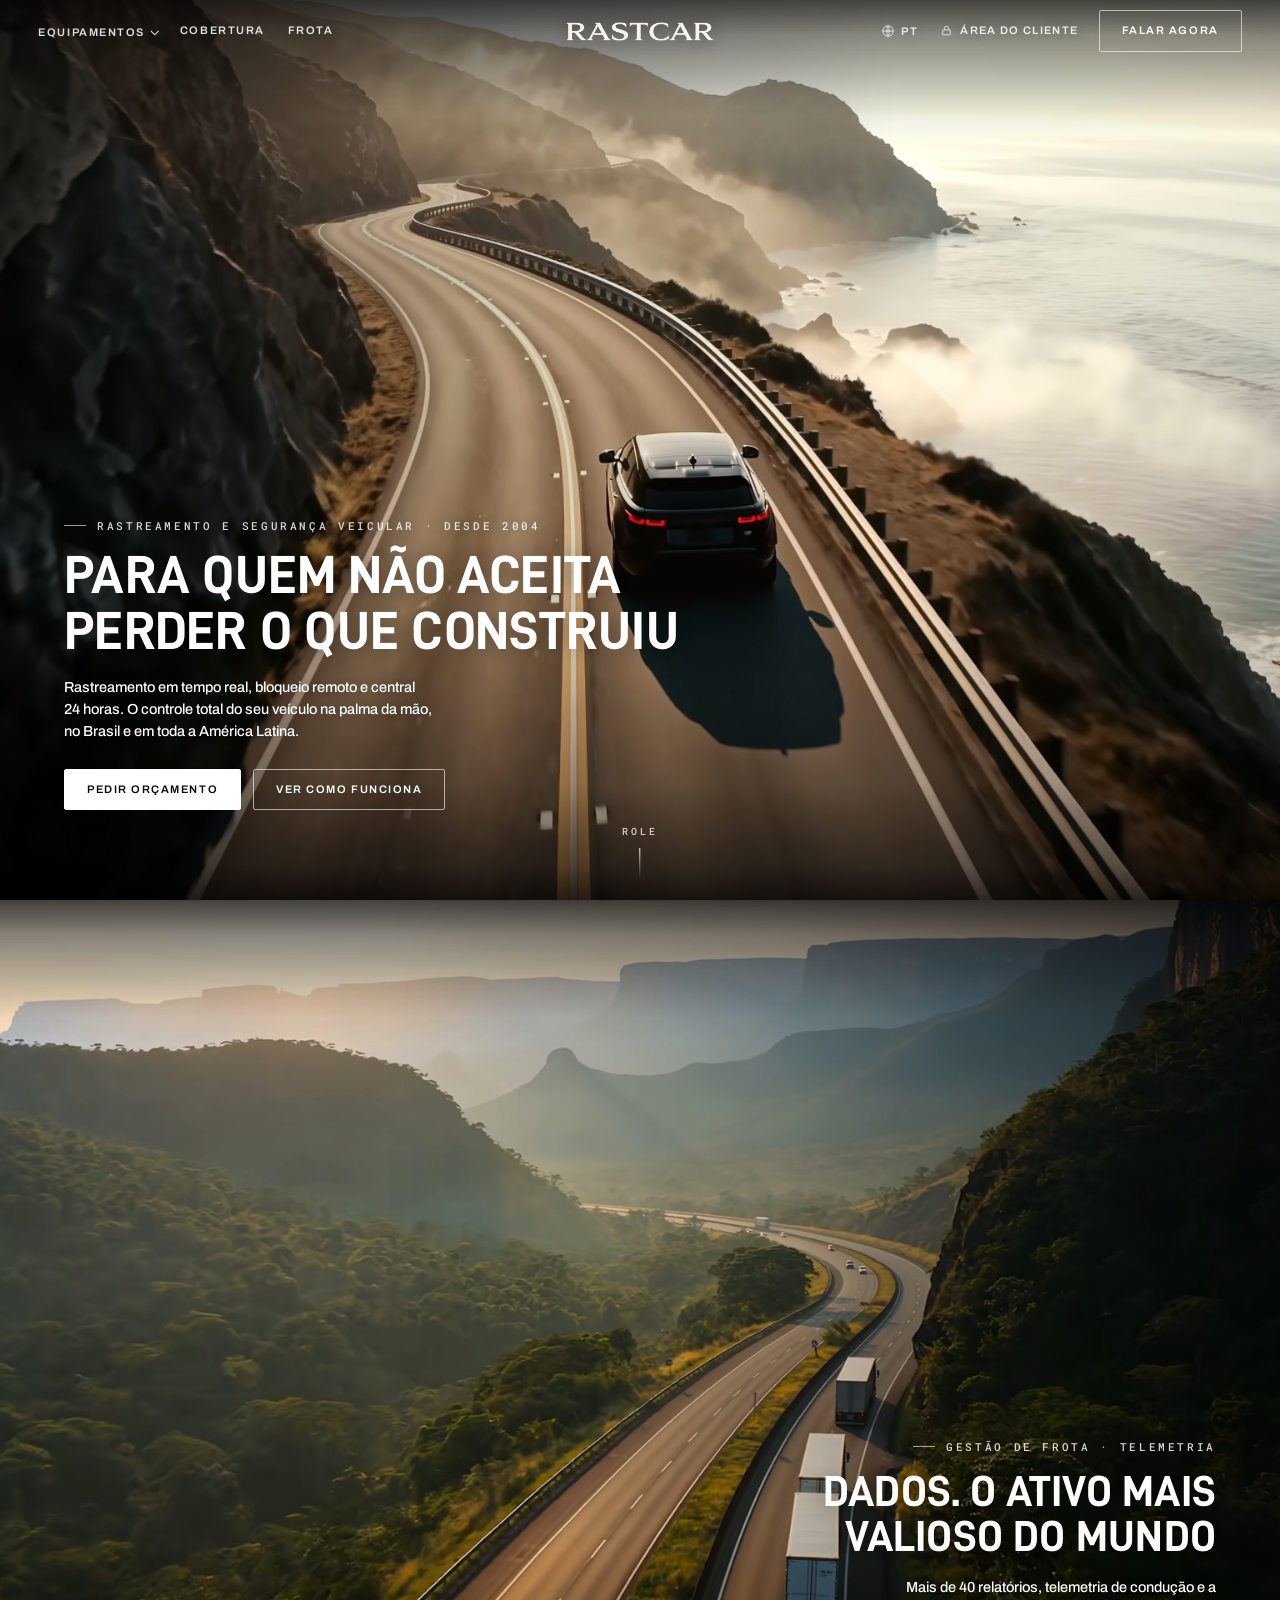
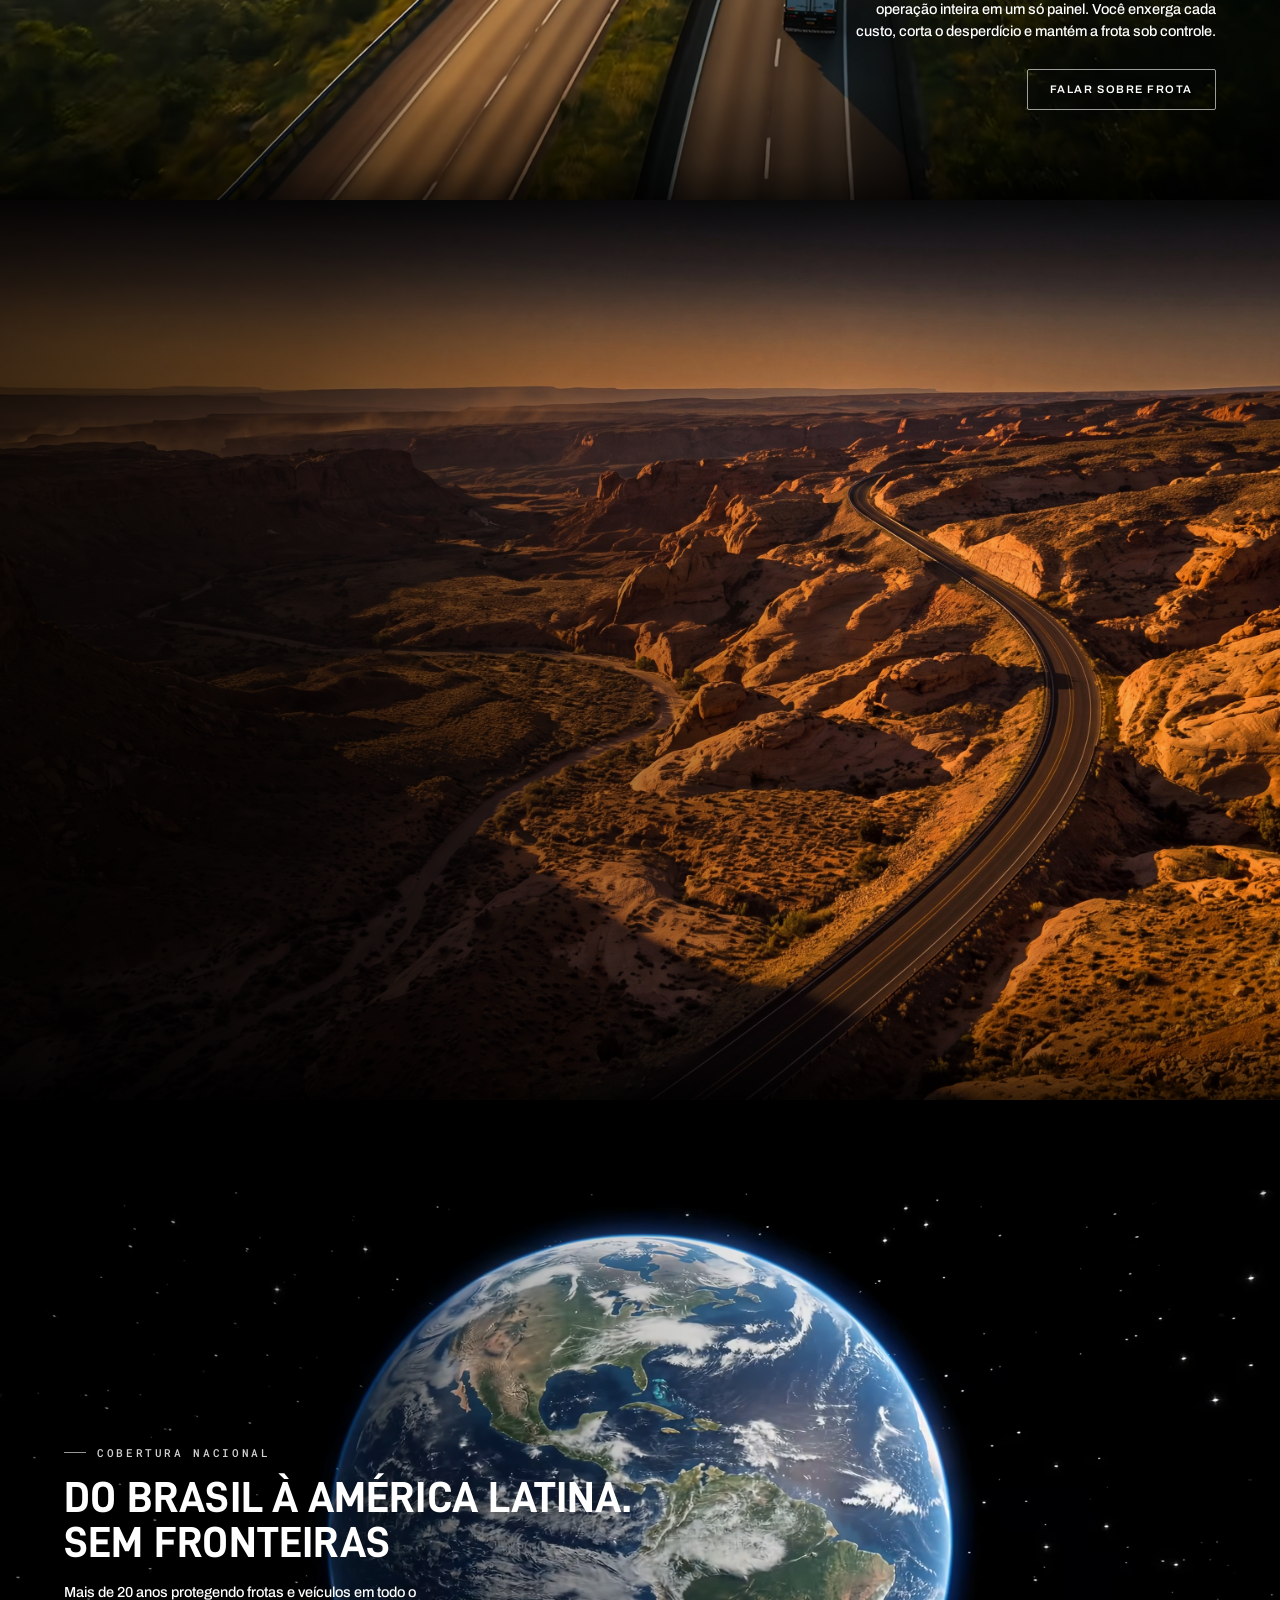
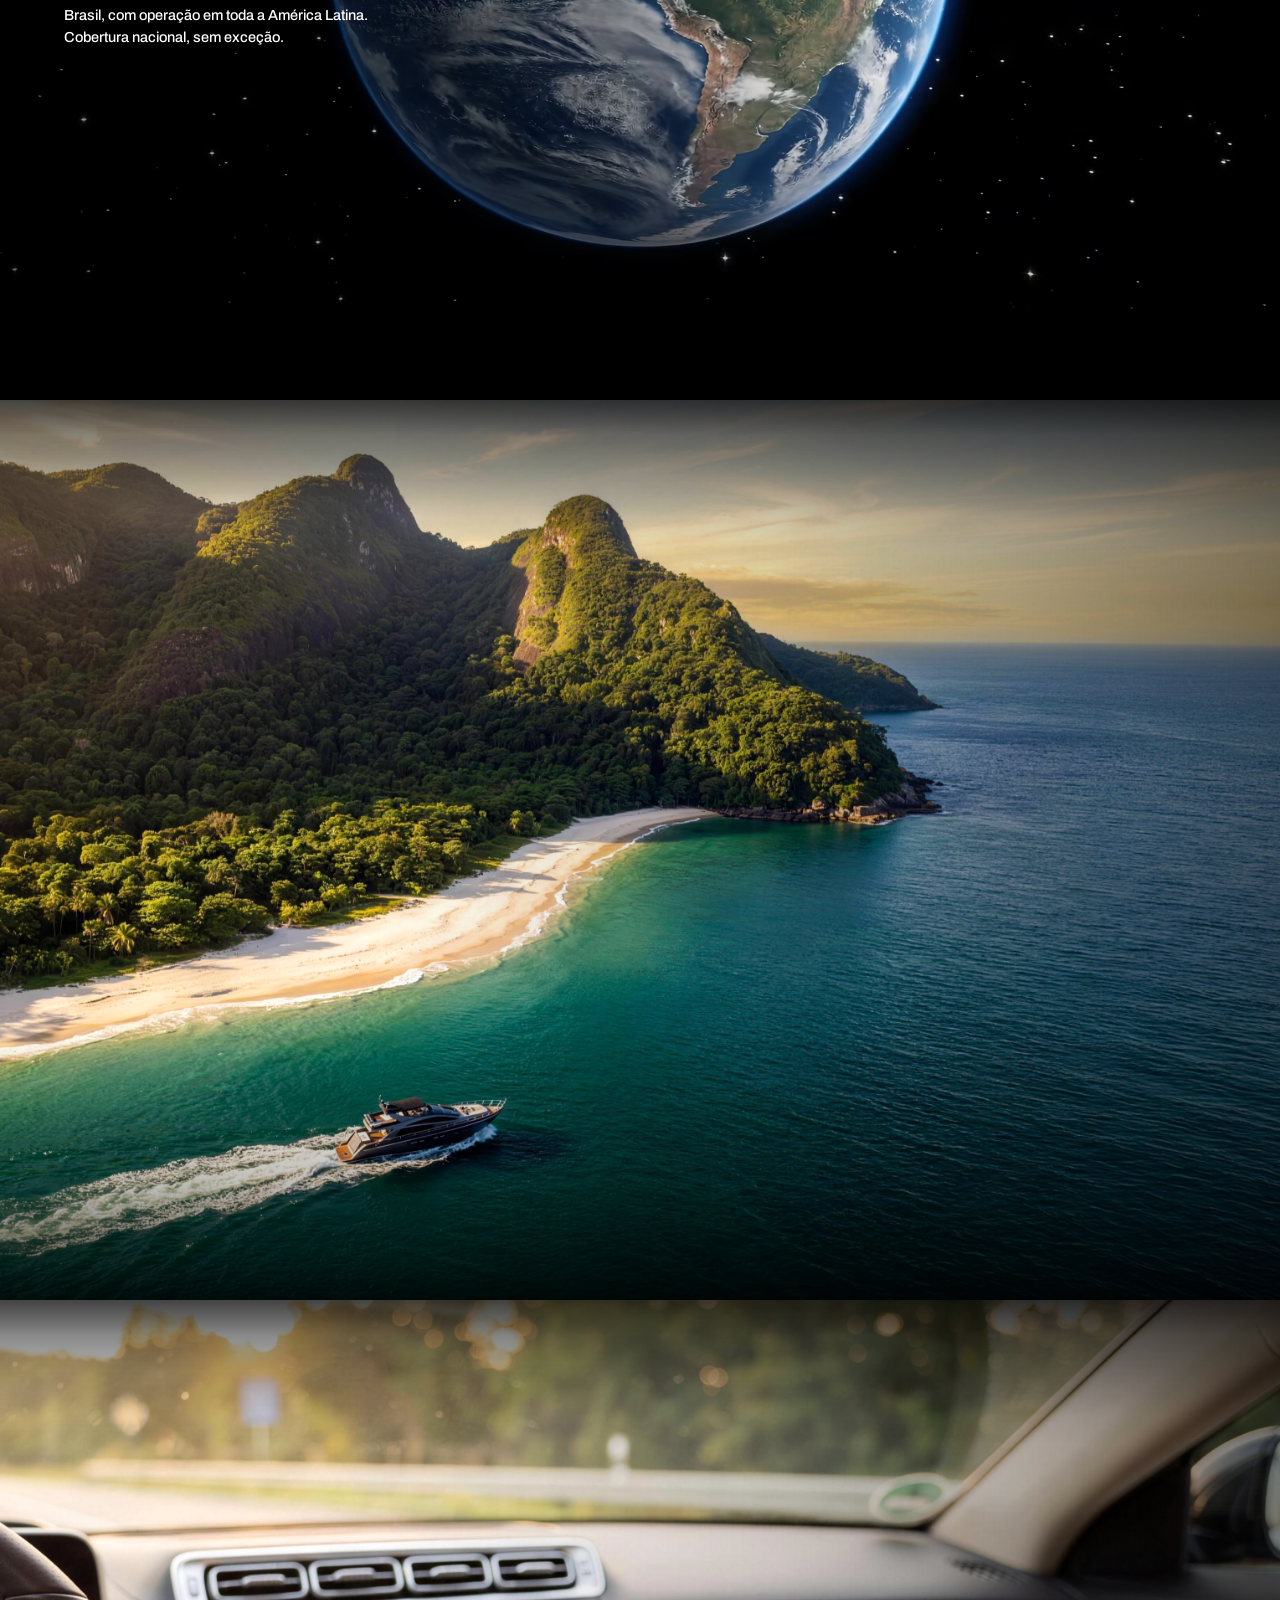
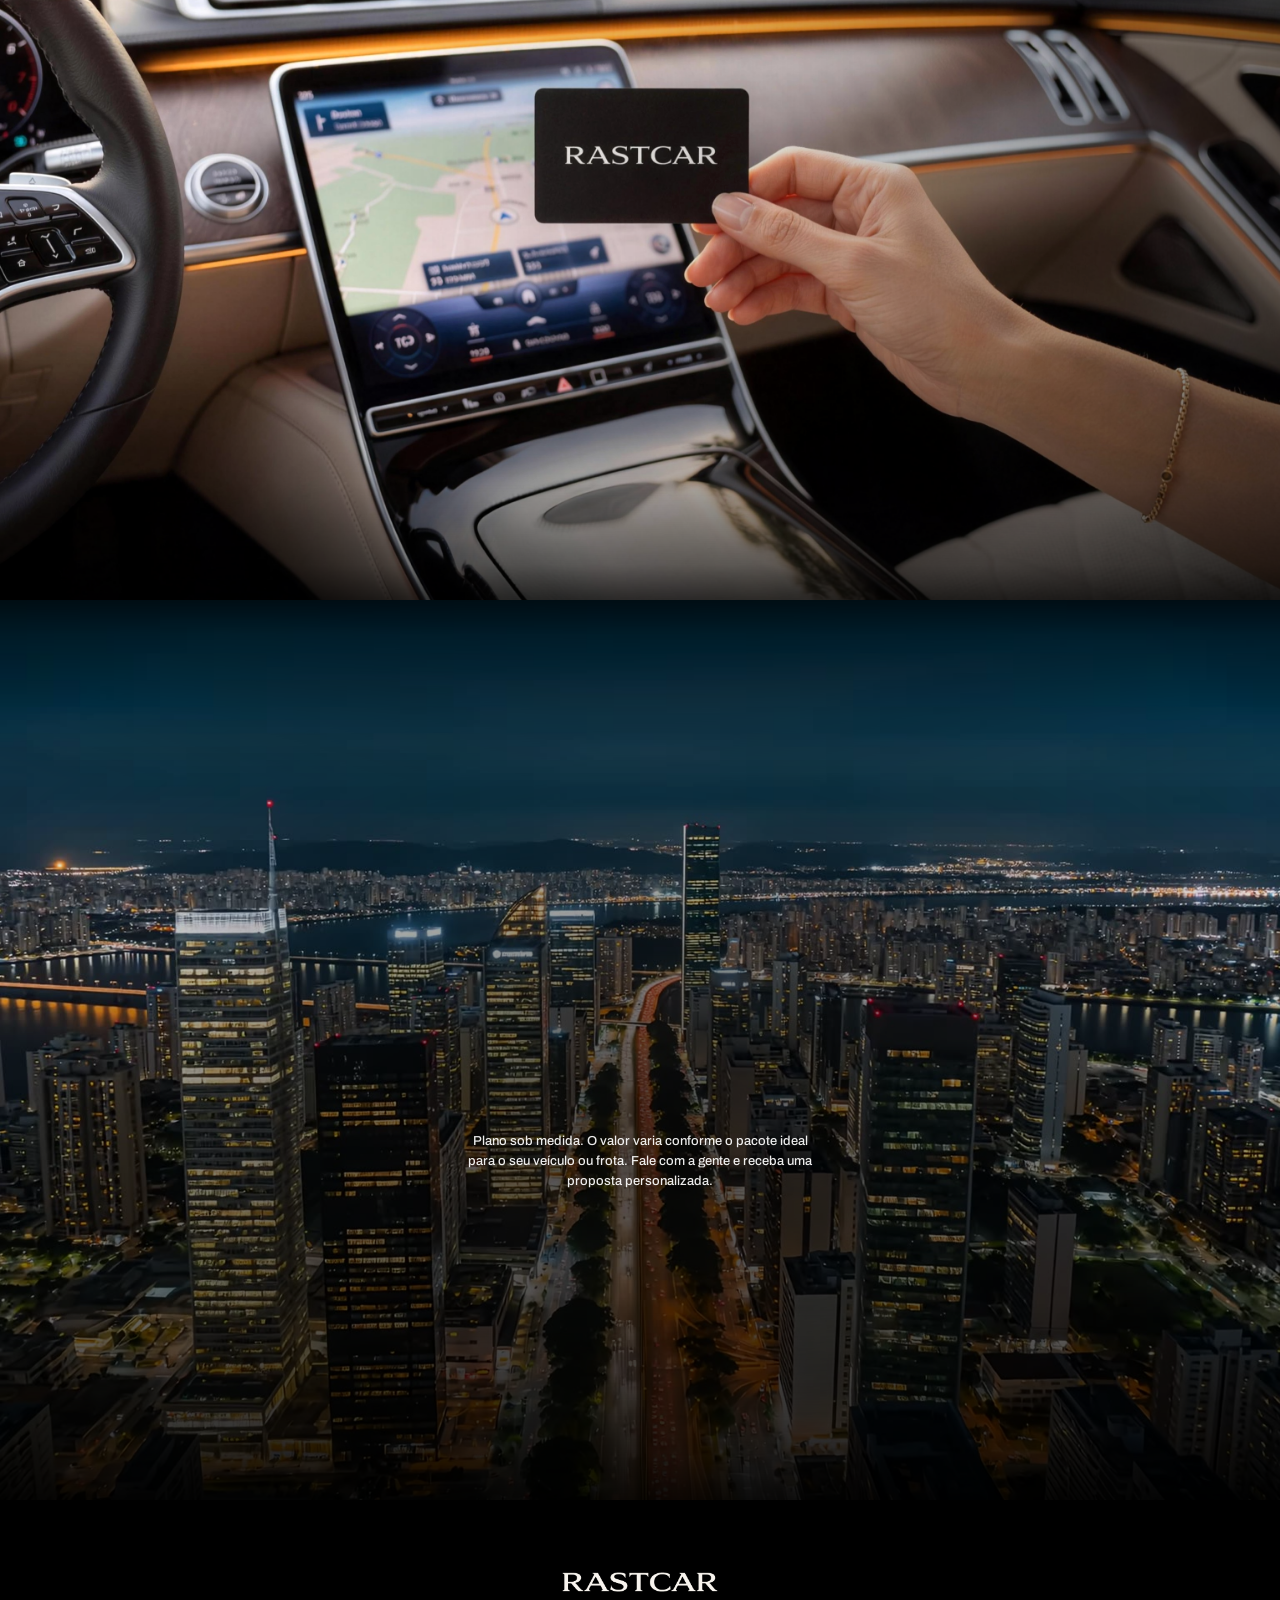
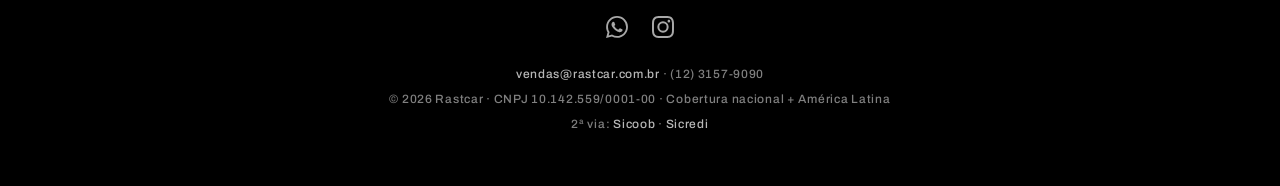
==== index.html @ 61a3bf28 "revert hero para versao golden-hour equilibrada anterior" ====
<!DOCTYPE html>
<html lang="pt-BR">
<head>
<meta charset="UTF-8">
<meta name="viewport" content="width=device-width, initial-scale=1.0">
<meta http-equiv="Cache-Control" content="no-store, no-cache, must-revalidate">
<title>RASTCAR · Rastreamento e segurança veicular</title>
<meta name="description" content="Desde 2004 protegendo frotas e veículos em todo o Brasil, com operação em toda a América Latina. Rastreamento em tempo real, bloqueio remoto, cerca virtual e central 24h.">
<meta name="theme-color" content="#0A0A0A">
<meta property="og:type" content="website">
<meta property="og:site_name" content="Rastcar">
<meta property="og:title" content="Rastcar">
<meta property="og:description" content="Rastreamento e segurança veicular em tempo real, no Brasil e em toda a América Latina, desde 2004.">
<meta property="og:image" content="https://www.rastcar.com.br/assets/og-rastcar.jpg">
<meta property="og:image:width" content="1200">
<meta property="og:image:height" content="1200">
<meta property="og:url" content="https://www.rastcar.com.br/">
<meta property="og:locale" content="pt_BR">
<meta name="twitter:card" content="summary_large_image">
<meta name="twitter:title" content="Rastcar">
<meta name="twitter:description" content="Rastreamento e segurança veicular em tempo real, no Brasil e em toda a América Latina, desde 2004.">
<meta name="twitter:image" content="https://www.rastcar.com.br/assets/og-rastcar.jpg">
<script type="application/ld+json">
{"@context":"https://schema.org","@type":"LocalBusiness","name":"Rastcar","description":"Rastreamento e segurança veicular desde 2004. Rastreamento em tempo real, bloqueio remoto, cerca virtual e central 24 horas. Cobertura nacional e na América Latina.","foundingDate":"2004","url":"https://www.rastcar.com.br/","logo":"https://www.rastcar.com.br/assets/favicon.png","telephone":"+551231579090","email":"vendas@rastcar.com.br","taxID":"10.142.559/0001-00","slogan":"Para quem não aceita perder o que construiu","areaServed":[{"@type":"Country","name":"Brasil"},{"@type":"Country","name":"América Latina"}]}

  addEventListener('pageshow',function(){try{mob.classList.remove('open');document.body.classList.remove('nav-open');}catch(e){}});
</script>
<link rel="icon" type="image/png" sizes="32x32" href="assets/favicon-32.png">
<link rel="icon" type="image/png" sizes="256x256" href="assets/favicon.png">
<link rel="apple-touch-icon" sizes="180x180" href="assets/favicon-180.png">
<link rel="stylesheet" href="assets/fonts/fonts.css">
<style>
  :root{
    --ink:#0A0A0A;
    --dark:#0A0A0A;
    --line:rgba(255,255,255,.16);
    --soft:rgba(255,255,255,.62);
    --soft2:rgba(255,255,255,.42);
    --onmedia:#FFFFFF;
    --head:'Archivo',system-ui,sans-serif;
    --body:'Archivo',system-ui,sans-serif;
    --title:'D-DIN','D-DIN Exp',system-ui,sans-serif;
    --mono:'Roboto Mono',ui-monospace,'SF Mono',Menlo,monospace;
    --maxw:1340px;
    --hdr-h:62px;
    --tsh:0 1px 18px rgba(0,0,0,.55);
  }
  *{margin:0;padding:0;box-sizing:border-box}
  html{scroll-behavior:smooth}
  body{background:#000;color:var(--ink);font-family:var(--body);font-size:16px;font-weight:500;line-height:1.55;text-rendering:optimizeLegibility;overflow-x:hidden}
  a{color:inherit;text-decoration:none}
  ::selection{background:rgba(255,255,255,.25);color:#fff}
  img{max-width:100%}

  /* ============ HEADER — 100% transparente, sempre ============ */
  header#hdr{
    position:absolute;top:0;left:0;width:100%;z-index:200;height:var(--hdr-h);
    display:grid;grid-template-columns:1fr auto 1fr;align-items:center;
    padding:0 clamp(16px,3vw,40px);background:transparent;
  }
  body.nav-open{overflow:hidden}

  .brand{grid-column:2;display:flex;align-items:center;justify-self:center}
  .brand .wm{height:19px;display:block;filter:drop-shadow(0 1px 10px rgba(0,0,0,.5))}

  .nav-left{grid-column:1;justify-self:start;display:flex;align-items:center;gap:clamp(16px,1.8vw,28px)}
  .nav-right{grid-column:3;justify-self:end;display:flex;align-items:center;gap:clamp(14px,1.6vw,22px)}
  .navlink{font-family:var(--head);font-weight:600;font-size:11px;letter-spacing:.14em;text-transform:uppercase;
    color:rgba(255,255,255,.86);text-shadow:var(--tsh);background:none;border:0;cursor:pointer;transition:color .25s;white-space:nowrap;display:inline-flex;align-items:center;gap:6px}
  .navlink:hover{color:#fff}
  .navlink .chev{width:6px;height:6px;border-right:1.4px solid currentColor;border-bottom:1.4px solid currentColor;transform:rotate(45deg) translateY(-1px)}

  /* ---- mega-menu translúcido escuro (estilo "Vehicles" SpaceX) ---- */
  .mega-wrap{position:static}
  .mega{position:absolute;left:0;top:var(--hdr-h);width:100%;
    background:rgba(10,11,13,.5);-webkit-backdrop-filter:blur(30px) saturate(1.2);backdrop-filter:blur(30px) saturate(1.2);
    border-top:1px solid var(--line);box-shadow:0 30px 70px rgba(0,0,0,.4);
    opacity:0;visibility:hidden;transform:translateY(-8px);transition:.26s cubic-bezier(.2,.7,.2,1);z-index:190}
  .mega-wrap:hover .mega,.mega.open{opacity:1;visibility:visible;transform:none}
  .mega-inner{max-width:var(--maxw);margin:0 auto;padding:36px clamp(16px,3vw,40px) 44px;
    display:grid;grid-template-columns:repeat(2,minmax(0,1fr)) auto;gap:0 clamp(34px,6vw,96px)}
  .mega-col{display:flex;flex-direction:column}
  .mega-h{font-family:var(--mono);font-size:10.5px;letter-spacing:.22em;text-transform:uppercase;color:var(--soft2);margin-bottom:14px}
  .mega-col a{font-family:var(--title);text-transform:uppercase;letter-spacing:.02em;font-size:16px;color:rgba(255,255,255,.8);padding:9px 0;transition:color .18s}
  .mega-col a:hover{color:#fff}
  .mega-end{justify-content:flex-start}
  .mega-end .all{font-family:var(--head);font-size:11px;font-weight:600;letter-spacing:.14em;text-transform:uppercase;color:#fff;margin-top:30px;white-space:nowrap}

  /* ---- idioma / cliente / cta ---- */
  .lang{position:relative}
  .lang-cur{display:flex;align-items:center;gap:6px;background:none;border:0;cursor:pointer;color:rgba(255,255,255,.86);text-shadow:var(--tsh);
    font-family:var(--head);font-size:11px;font-weight:600;letter-spacing:.12em;text-transform:uppercase;transition:color .25s;padding:6px 2px}
  .lang-cur:hover{color:#fff}
  .lang-cur svg{width:14px;height:14px;stroke:currentColor;fill:none;stroke-width:1.5}
  .menu-pop{position:absolute;top:calc(100% + 12px);right:0;background:rgba(10,11,13,.5);-webkit-backdrop-filter:blur(28px) saturate(1.2);backdrop-filter:blur(28px) saturate(1.2);
    border:1px solid var(--line);border-radius:9px;padding:6px;box-shadow:0 18px 50px rgba(0,0,0,.4);
    opacity:0;visibility:hidden;transform:translateY(-6px);transition:.22s;z-index:210}
  .lang-menu{min-width:152px}
  .lang.open .lang-menu{opacity:1;visibility:visible;transform:none}
  .menu-pop button,.menu-pop a{display:block;width:100%;background:none;border:0;cursor:pointer;color:rgba(255,255,255,.82);
    font-family:var(--head);font-size:13px;letter-spacing:.03em;text-align:left;padding:10px 12px;border-radius:6px;transition:.18s}
  .menu-pop button:hover,.menu-pop a:hover{background:rgba(255,255,255,.07);color:#fff}
  .menu-pop button.active{color:#fff}

  .client-wrap{position:relative}
  .client{display:flex;align-items:center;gap:7px;background:none;border:0;cursor:pointer;font:inherit;color:rgba(255,255,255,.86);text-shadow:var(--tsh);transition:color .3s}
  .client:hover{color:#fff}
  .client svg{width:13px;height:13px;stroke:currentColor;fill:none;stroke-width:1.6}
  .client span{font-family:var(--head);font-weight:600;font-size:11px;letter-spacing:.12em;text-transform:uppercase}
  .client-menu{min-width:244px}
  .client-wrap.open .client-menu,.client-wrap:hover .client-menu{opacity:1;visibility:visible;transform:none}
  .client-menu .cm-main b{display:block;font-family:var(--head);text-transform:uppercase;letter-spacing:.04em;font-size:12.5px;color:#fff}
  .client-menu .cm-main small{display:block;font-size:12px;color:var(--soft);margin-top:3px}
  .client-menu .cm-label{font-family:var(--mono);font-size:10.5px;letter-spacing:.12em;text-transform:uppercase;color:var(--soft2);padding:13px 12px 5px;border-top:1px solid var(--line);margin-top:5px}

  .btn{font-family:var(--head);font-weight:600;font-size:11px;letter-spacing:.14em;text-transform:uppercase;
    border:1px solid rgba(255,255,255,.6);color:#fff;padding:11px 22px;border-radius:2px;transition:all .25s;white-space:nowrap;background:transparent;cursor:pointer;text-shadow:none}
  .btn:hover{background:#fff;color:var(--ink);border-color:#fff}
  .btn.solid{background:#fff;color:var(--ink);border-color:#fff}
  .btn.solid:hover{background:rgba(255,255,255,.86);border-color:rgba(255,255,255,.86)}

  .menu-toggle{display:none;grid-column:3;justify-self:end;background:none;border:0;color:#fff;cursor:pointer;width:24px;height:16px;position:relative;z-index:220;filter:drop-shadow(0 1px 8px rgba(0,0,0,.5))}
  .menu-toggle span{position:absolute;left:0;width:100%;height:2px;background:currentColor;transition:.3s;border-radius:2px}
  /* area de toque de 44x44 (minimo acessivel) sem alterar o visual das barras */
  .menu-toggle::after{content:"";position:absolute;left:50%;top:50%;transform:translate(-50%,-50%);width:44px;height:44px}
  .menu-toggle span:nth-child(1){top:0}.menu-toggle span:nth-child(2){top:7px}.menu-toggle span:nth-child(3){top:14px}

  /* ============ SCENE — full-bleed, sem divisória ============ */
  .scene{position:relative;height:100vh;height:100svh;min-height:580px;display:flex;padding:0 clamp(20px,5vw,72px);overflow:hidden}
  .scene .bg{position:absolute;inset:0;z-index:0;background-size:cover;background-position:center;filter:brightness(1.03) saturate(1.03)}
  .scene .bgv{position:absolute;inset:0;width:100%;height:100%;object-fit:cover;z-index:0}
  /* a Terra e uma esfera: contain em qualquer tela (o preto do video encosta no preto da pagina),
     assim o planeta nunca fica cortado. No celular o source e a versao quadrada, que preenche
     bem o retrato; no desktop, a 16:9. */
  #cobertura{background:#000}
  #cobertura .bgv{object-fit:contain}
  .scene .veil{position:absolute;inset:0;z-index:1;background:
    linear-gradient(90deg,rgba(0,0,0,.5)0%,rgba(0,0,0,.16)42%,transparent 70%),
    linear-gradient(0deg,rgba(0,0,0,.44)0%,transparent 30%),
    linear-gradient(180deg,rgba(0,0,0,.34)0%,transparent 16%)}
  .scene.center .veil{background:linear-gradient(0deg,rgba(0,0,0,.46),transparent 36%),linear-gradient(180deg,rgba(0,0,0,.34),transparent 18%),radial-gradient(120% 92% at 50% 60%,transparent 42%,rgba(0,0,0,.3))}
  .scene.right .veil,.scene.midright .veil{background:linear-gradient(270deg,rgba(0,0,0,.5)0%,rgba(0,0,0,.14)40%,transparent 70%),linear-gradient(0deg,rgba(0,0,0,.44)0%,transparent 30%),linear-gradient(180deg,rgba(0,0,0,.34)0%,transparent 16%)}
  /* faixas de blend: topo e base de cada cena escurecem pra "conectar" com a vizinha — sem divisória */
  .scene::before,.scene::after{content:"";position:absolute;left:0;width:100%;z-index:1;pointer-events:none}
  .scene::before{top:0;height:13vh;background:linear-gradient(180deg,rgba(0,0,0,.6) 0%,rgba(0,0,0,.28) 30%,transparent 100%)}
  .scene::after{bottom:0;height:13vh;background:linear-gradient(0deg,rgba(0,0,0,.64) 0%,rgba(0,0,0,.3) 30%,transparent 100%)}
  .scene .inner{position:relative;z-index:2;width:100%;max-width:var(--maxw);margin:0 auto;
    display:flex;flex-direction:column;justify-content:flex-end;padding-bottom:clamp(56px,10vh,100px);padding-top:calc(var(--hdr-h) + 20px);color:var(--onmedia)}
  .scene.center .inner{justify-content:center;align-items:center;text-align:center}
  .scene.right .inner{align-items:flex-end;text-align:right}
  .scene.midleft .inner{justify-content:center;align-items:flex-start}
  .scene.midright .inner{justify-content:center;align-items:flex-end;text-align:right}
  .scene h1,.scene h2,.scene .lede{color:#fff}
  .scene h1,.scene h2{text-shadow:0 2px 24px rgba(0,0,0,.42)}

  .eyebrow{font-family:var(--mono);font-weight:500;font-size:11px;letter-spacing:.24em;text-transform:uppercase;
    color:rgba(255,255,255,.82);text-shadow:var(--tsh);margin-bottom:14px;display:flex;align-items:center;gap:11px}
  .eyebrow::before{content:"";width:22px;height:1px;background:rgba(255,255,255,.6)}
  .scene.center .eyebrow{justify-content:center}
  h1,h2{font-family:var(--title);font-weight:700;text-transform:uppercase;letter-spacing:.005em;line-height:1.04;text-wrap:balance}
  h1{font-size:clamp(30px,4.2vw,56px)}
  h2{font-size:clamp(26px,3.4vw,46px)}
  .lede{font-size:clamp(14.5px,1.05vw,16.5px);font-weight:500;line-height:1.55;color:rgba(255,255,255,.9);text-shadow:0 1px 14px rgba(0,0,0,.4);max-width:46ch;margin-top:16px;text-wrap:pretty}
  .scene.center .lede{margin-left:auto;margin-right:auto}
  .cta-row{display:flex;flex-wrap:wrap;gap:12px;margin-top:26px}
  .scene.center .cta-row{justify-content:center}

  .reveal{opacity:0;transform:translateY(24px);transition:opacity .85s cubic-bezier(.2,.7,.2,1),transform .85s cubic-bezier(.2,.7,.2,1)}
  .reveal.in{opacity:1;transform:none}
  .reveal.d1{transition-delay:.07s}.reveal.d2{transition-delay:.14s}.reveal.d3{transition-delay:.21s}

  .cue{position:absolute;left:50%;bottom:22px;transform:translateX(-50%);z-index:3;
    font-family:var(--mono);font-size:9.5px;letter-spacing:.3em;text-transform:uppercase;color:rgba(255,255,255,.78);
    display:flex;flex-direction:column;align-items:center;gap:8px}
  .cue .ln{width:1px;height:30px;background:linear-gradient(#fff,transparent);animation:cue 2.4s ease-in-out infinite}
  @keyframes cue{0%,100%{opacity:.3;transform:scaleY(.6)}50%{opacity:1;transform:scaleY(1)}}

  .price{display:flex;gap:clamp(24px,5vw,52px);margin-top:30px;flex-wrap:wrap}
  .price .it .v{font-family:var(--title);font-weight:700;font-size:clamp(26px,3vw,40px);color:#fff}
  .price .it .v small{font-size:14px;color:rgba(255,255,255,.66);font-weight:500}
  .price .it .k{font-family:var(--mono);font-weight:500;font-size:10.5px;letter-spacing:.16em;text-transform:uppercase;color:rgba(255,255,255,.66);margin-top:8px}
  .fineprint{font-size:12px;color:rgba(255,255,255,.66);margin-top:22px;letter-spacing:.02em}

  /* ---------- RASTREIO — radar HUD monocromático ---------- */
  #rastreio{align-items:center}
  #rastreio .console{display:none}
  /* imagem clara: veu escuro so no canto esquerdo (atras do texto branco) e um toque no rodape do HUD; o resto da imagem fica claro */
  #rastreio .veil{background:
    linear-gradient(90deg,rgba(0,0,0,.74)0%,rgba(0,0,0,.52)24%,rgba(0,0,0,.2)46%,transparent 66%),
    radial-gradient(120% 80% at 8% 62%,rgba(0,0,0,.5),transparent 55%),
    linear-gradient(0deg,rgba(0,0,0,.32)0%,transparent 24%)}
  #central .veil{background:radial-gradient(92% 84% at 50% 56%,rgba(0,0,0,.6),transparent 72%),linear-gradient(0deg,rgba(0,0,0,.74),transparent 62%),linear-gradient(180deg,rgba(0,0,0,.42),transparent 20%)}
  #central .price .it .v,#central .price .it .k,#central .fineprint,#central .lede{text-shadow:0 1px 16px rgba(0,0,0,.72)}
  #central::after{height:22vh;background:linear-gradient(0deg,rgba(0,0,0,.7) 0%,rgba(0,0,0,.3) 34%,transparent)}
  .console{position:absolute;inset:0;z-index:1;overflow:hidden;pointer-events:none}
  .radar{position:absolute;top:50%;right:max(3vw,calc(50% - 650px));transform:translateY(-50%);width:min(50vw,480px);aspect-ratio:1;border-radius:50%}
  .radar svg{position:absolute;inset:0;width:100%;height:100%;overflow:visible}
  .r-ring{fill:none;stroke:rgba(255,255,255,.2);stroke-width:1}
  .r-ring.dim{stroke:rgba(255,255,255,.08)}
  .r-cross{stroke:rgba(255,255,255,.1);stroke-width:1}
  .r-tick{stroke:rgba(255,255,255,.55);stroke-width:1.5}
  .route{fill:none;stroke:rgba(255,255,255,.92);stroke-width:1.6;stroke-linecap:round;filter:drop-shadow(0 0 5px rgba(255,255,255,.5));stroke-dasharray:5 9;animation:flow 4s linear infinite}
  @keyframes flow{to{stroke-dashoffset:-140}}
  .mover{fill:#fff;filter:drop-shadow(0 0 6px #fff)}
  .sweep{position:absolute;inset:0;border-radius:50%;
    background:conic-gradient(from 0deg,rgba(255,255,255,.26),rgba(255,255,255,.04)28deg,transparent 70deg,transparent 360deg);
    -webkit-mask:radial-gradient(closest-side,#000 99%,transparent 100%);mask:radial-gradient(closest-side,#000 99%,transparent 100%);animation:radar 5.5s linear infinite}
  @keyframes radar{to{transform:rotate(360deg)}}
  .target{position:absolute;left:53.5%;top:41.5%;width:0;height:0}
  .target .dot{position:absolute;left:-4px;top:-4px;width:8px;height:8px;border-radius:50%;background:#fff;box-shadow:0 0 12px 2px rgba(255,255,255,.8)}
  .target .pulse{position:absolute;left:-4px;top:-4px;width:8px;height:8px;border-radius:50%;border:1.5px solid rgba(255,255,255,.85);animation:tgt 2.4s ease-out infinite}
  @keyframes tgt{0%{transform:scale(1);opacity:.9}100%{transform:scale(7);opacity:0}}
  .target .tag{position:absolute;left:28px;top:-7px;font-family:var(--mono);font-size:11px;letter-spacing:.06em;color:rgba(255,255,255,.9);white-space:nowrap}
  .hud{position:absolute;z-index:3;font-family:var(--mono);font-size:11.5px;letter-spacing:.05em;color:rgba(255,255,255,.82);pointer-events:none}
  .hud.live{display:flex;align-items:center;gap:8px;color:#fff}
  .hud.live i{width:7px;height:7px;border-radius:50%;background:#fff;box-shadow:0 0 8px #fff;animation:blink 1.6s step-end infinite}
  @keyframes blink{50%{opacity:.25}}
  .hud .row{display:flex;gap:7px;margin-top:4px}.hud .row b{color:#fff;font-weight:500}

  /* ============ FOOTER — minimalista estilo SpaceX ============ */
  footer{background:transparent;color:var(--soft);padding:clamp(54px,8vh,96px) clamp(20px,5vw,72px) 48px;text-align:center}
  .foot-inner{max-width:720px;margin:0 auto;display:flex;flex-direction:column;align-items:center;gap:24px}
  .socials{display:flex;gap:24px;justify-content:center}
  .socials a{color:rgba(255,255,255,.66);transition:color .2s}
  .socials a:hover{color:#fff}
  .socials svg{width:22px;height:22px;fill:currentColor;display:block}
  .foot-meta{font-size:12px;letter-spacing:.06em;color:rgba(255,255,255,.5);line-height:2.1}
  .foot-meta a{color:rgba(255,255,255,.72)}.foot-meta a:hover{color:#fff}

  /* ============ RTL ============ */
  [dir="rtl"] .scene .inner,[dir="rtl"] .lede{text-align:right}
  [dir="rtl"] .eyebrow{flex-direction:row-reverse}
  [dir="rtl"] .scene.center .inner,[dir="rtl"] .scene.center .lede{text-align:center}
  [dir="rtl"] .menu-pop{right:auto;left:0}
  [dir="rtl"] .mega-rest{border-left:0;border-right:1px solid var(--line);padding-left:0;padding-right:24px}

  /* ============ RESPONSIVE ============ */
  @media(max-width:1080px){
    .nav-left .navlink:not(.mega-trigger){display:none}
    .nav-right .client span{display:none}
  }
  @media(max-width:860px){
    .nav-left,.nav-right{display:none}
    .menu-toggle{display:block}
    .mega-inner{grid-template-columns:1fr 1fr}
    .mega-rest{grid-column:1/-1;border-left:0;border-top:1px solid var(--line);padding:16px 0 0;margin-top:6px}
    nav#mobnav{position:fixed;inset:0;background:rgba(8,9,11,.96);-webkit-backdrop-filter:blur(22px);backdrop-filter:blur(22px);
      z-index:195;flex-direction:column;justify-content:center;gap:6px;padding:84px 26px 40px;overflow:auto;display:none}
    nav#mobnav.open{display:flex}
    nav#mobnav a,nav#mobnav button{font-family:var(--title);text-transform:uppercase;letter-spacing:.02em;font-size:21px;color:#fff;
      background:none;border:0;text-align:left;padding:10px 0;border-bottom:1px solid var(--line);cursor:pointer}
    nav#mobnav .mob-sub a{font-family:var(--head);font-size:13.5px;letter-spacing:.04em;color:var(--soft);padding:8px 0;border:0}
    nav#mobnav .mob-lang{display:flex;gap:10px;margin-top:16px}
    nav#mobnav .mob-lang button{font-size:14px;border:1px solid var(--line);border-radius:999px;padding:7px 15px}
    nav#mobnav .btn{margin-top:16px;align-self:flex-start}
  }
  @media(min-width:861px){ nav#mobnav{display:none} }
  @media(max-width:680px){
    .scene .inner,.scene.right .inner,.scene.midleft .inner,.scene.midright .inner,.scene.center .inner{justify-content:flex-end;align-items:flex-start;text-align:left}
    .scene .eyebrow,.scene.center .eyebrow{justify-content:flex-start}
    .scene .lede{max-width:100%}
    .scene .veil,.scene.center .veil,.scene.right .veil,.scene.midright .veil{background:linear-gradient(0deg,rgba(0,0,0,.64),rgba(0,0,0,.16) 52%,transparent 82%)}
    #central .price{gap:20px 28px}
  }
  @media(max-width:520px){
    h1{font-size:32px}h2{font-size:27px}
    .radar{opacity:.42;right:50%;transform:translate(50%,-50%)}
    .hud{display:none}
    .foot-base{flex-direction:column;align-items:flex-start}
  }
  @media(prefers-reduced-motion:reduce){
    .reveal{opacity:1;transform:none}
    .route,.sweep,.mover,.target .pulse,.hud.live i,.cue .ln{animation:none}
    .bgv{display:none}
  }

  /* ===== fallbacks p/ navegadores antigos (cross-device) ===== */
  @supports not (aspect-ratio:1/1){.card{height:0;padding-bottom:75%}}
  @supports not ((backdrop-filter:blur(1px)) or (-webkit-backdrop-filter:blur(1px))){.mega,.menu-pop{background:rgba(10,11,13,.95)}nav#mobnav{background:rgba(8,9,11,.98)}}

  /* ===== menu mobile reformulado (pratico, rolavel, ancorado no topo) ===== */
  @media(max-width:860px){
    nav#mobnav{justify-content:flex-start;align-items:stretch;gap:0;padding:calc(var(--hdr-h) + 20px) 26px 40px}
    nav#mobnav a,nav#mobnav>button{font-family:var(--title);text-transform:uppercase;letter-spacing:.02em;font-size:19px;color:#fff;text-align:left;padding:15px 2px;border-bottom:1px solid var(--line);width:100%}
    nav#mobnav .mob-sub{display:flex;flex-direction:column;padding:2px 0 6px}
    nav#mobnav #mobList{display:flex;flex-direction:column}
    nav#mobnav .mob-sub a{font-family:var(--head);font-size:14.5px;letter-spacing:.03em;text-transform:none;color:var(--soft);padding:11px 0 11px 16px;border-bottom:0}
    nav#mobnav .mob-lang{display:flex;gap:9px;margin-top:24px;padding:0;border:0}
    nav#mobnav .mob-lang button{width:auto;font-family:var(--head);font-size:14px;border:1px solid var(--line);border-radius:999px;padding:9px 18px;color:#fff;text-transform:uppercase}
    nav#mobnav .btn{width:100%;text-align:center;margin-top:22px;background:#fff;color:var(--ink);border-color:#fff;font-size:13px;letter-spacing:.14em;padding:16px;border-bottom:1px solid #fff}
  }
  /* hamburguer -> X quando aberto */
  body.nav-open .menu-toggle span:nth-child(1){transform:translateY(7px) rotate(45deg)}
  body.nav-open .menu-toggle span:nth-child(2){opacity:0}
  body.nav-open .menu-toggle span:nth-child(3){transform:translateY(-7px) rotate(-45deg)}
</style>
</head>
<body>

<header id="hdr">
  <nav class="nav-left">
    <div class="mega-wrap">
      <a class="navlink mega-trigger" href="equipamentos.html"><span data-i18n="nav.equip">Equipamentos</span><i class="chev"></i></a>
      <div class="mega" id="mega">
        <div class="mega-inner">
          <div class="mega-col">
            <div class="mega-h" data-i18n="mm.t">Equipamentos Rastcar</div>
            <a href="produto.html?p=rastreador" data-i18n="mm.p1">Rastreador 4G</a>
            <a href="produto.html?p=camera" data-i18n="mm.p2">Câmera IA</a>
            <a href="produto.html?p=isca" data-i18n="mm.p3">Isca oculta</a>
            <a href="produto.html?p=panico" data-i18n="mm.p4">Botão de pânico</a>
            <a href="produto.html?p=trava" data-i18n="mm.p5">Trava de baú</a>
            <a href="produto.html?p=teclado" data-i18n="mm.p6">Teclado</a>
    <a href="equipamentos.html" data-i18n="mm.all">Ver todos →</a>
          </div>
          <div class="mega-col">
            <div class="mega-h" data-i18n="mm.more">Mais equipamentos</div>
            <a href="produto.html?p=sensor-porta" data-i18n="mm.r1">Sensor de porta</a>
            <a href="produto.html?p=temperatura" data-i18n="mm.r2">Sensor de temperatura</a>
            <a href="produto.html?p=telemetria" data-i18n="mm.r3">Telemetria</a>
            <a href="produto.html?p=app" data-i18n="mm.r4">App e plataforma</a>
            <a href="produto.html?p=central" data-i18n="mm.r5">Central 24h</a>
          </div>
          <div class="mega-col mega-end">
            <a class="all" href="equipamentos.html" data-i18n="mm.all">Ver todos →</a>
          </div>
        </div>
      </div>
    </div>
    <a class="navlink" href="#cobertura" data-i18n="nav.coverage">Cobertura</a>
    <a class="navlink" href="#frota" data-i18n="nav.fleet">Frota</a>
  </nav>

  <a class="brand" href="#top" aria-label="Rastcar">
    <img class="wm" src="assets/wordmark-white.png" alt="RASTCAR">
  </a>

  <div class="nav-right">
    <div class="lang" id="lang">
      <button class="lang-cur" type="button" aria-haspopup="true" aria-label="Idioma">
        <svg viewBox="0 0 24 24"><circle cx="12" cy="12" r="9"/><path d="M3 12h18M12 3c2.6 2.5 2.6 15.5 0 18M12 3c-2.6 2.5-2.6 15.5 0 18"/></svg>
        <span id="langCur">PT</span>
      </button>
      <div class="menu-pop lang-menu">
        <button type="button" data-lang="pt">Português</button>
        <button type="button" data-lang="es">Español</button>
        <button type="button" data-lang="en">English</button>
        <button type="button" data-lang="he" lang="he">עברית</button>
      </div>
    </div>
    <div class="client-wrap" id="clientWrap">
      <button class="client" type="button" aria-haspopup="true" title="Área do cliente">
        <svg viewBox="0 0 24 24" aria-hidden="true"><rect x="5" y="11" width="14" height="9" rx="1.5"/><path d="M8 11V8a4 4 0 0 1 8 0v3"/></svg>
        <span data-i18n="nav.client">Área do cliente</span>
      </button>
      <div class="menu-pop client-menu">
        <a class="cm-main" href="http://gps7.com.br/gps7/index.php?c=90" target="_blank" rel="noopener">
          <b data-i18n="cm.platform">Plataforma de rastreamento</b>
          <small data-i18n="cm.platformS">Acompanhe seu veículo ao vivo</small>
        </a>
        <div class="cm-label" data-i18n="cm.via">2ª via de boleto</div>
        <a href="https://www.sicoob.com.br/web/sicoob/segunda-via-boleto" target="_blank" rel="noopener">Sicoob</a>
        <a href="https://www.sicredi.com.br/segundaviaboleto/" target="_blank" rel="noopener">Sicredi</a>
      </div>
    </div>
    <a class="btn" data-cta-wa href="https://wa.me/551231579090?text=Quero%20proteger%20meu%20ve%C3%ADculo%20com%20a%20Rastcar" target="_blank" rel="noopener" data-i18n="nav.cta">Falar agora</a>
  </div>

  <button class="menu-toggle" id="mt" aria-label="Menu"><span></span><span></span><span></span></button>
</header>

<nav id="mobnav">
  <a href="equipamentos.html" data-i18n="nav.equip">Equipamentos</a>
  <div class="mob-sub">
    <a href="produto.html?p=rastreador" data-i18n="mm.p1">Rastreador 4G</a>
    <a href="produto.html?p=camera" data-i18n="mm.p2">Câmera IA</a>
    <a href="produto.html?p=isca" data-i18n="mm.p3">Isca oculta</a>
    <a href="produto.html?p=panico" data-i18n="mm.p4">Botão de pânico</a>
    <a href="produto.html?p=trava" data-i18n="mm.p5">Trava de baú</a>
    <a href="produto.html?p=teclado" data-i18n="mm.p6">Teclado</a>
    <a href="equipamentos.html" data-i18n="mm.all">Ver todos →</a>
  </div>
  <a href="#cobertura" data-i18n="nav.coverage">Cobertura</a>
  <a href="#frota" data-i18n="nav.fleet">Frota</a>
  <a href="http://gps7.com.br/gps7/index.php?c=90" target="_blank" rel="noopener" data-i18n="nav.client">Área do cliente</a>
  <div class="mob-lang">
    <button type="button" data-lang="pt">PT</button>
    <button type="button" data-lang="es">ES</button>
    <button type="button" data-lang="en">EN</button>
    <button type="button" data-lang="he" lang="he">עב</button>
  </div>
  <a class="btn" data-cta-wa href="https://wa.me/551231579090?text=Quero%20proteger%20meu%20ve%C3%ADculo%20com%20a%20Rastcar" target="_blank" rel="noopener" data-i18n="nav.cta">Falar agora</a>
</nav>

<!-- 01 · HERO (vídeo) -->
<section class="scene" id="top">
  <video class="bgv" autoplay muted loop playsinline webkit-playsinline preload="metadata" poster="assets/cine/poster-hero.jpg">
    <source src="assets/cine/hero-velar-4k.av1.mp4" type='video/mp4; codecs="av01.0.12M.08"' media="(min-width: 1400px), (min-width: 900px) and (min-resolution: 2dppx)">
    <source src="assets/cine/hero-velar-1080.av1.mp4" type='video/mp4; codecs="av01.0.08M.08"'>
    <source src="assets/cine/hero-velar-loop.mp4" type="video/mp4">
  </video>
  <div class="veil"></div>
  <div class="inner">
    <div class="eyebrow reveal" data-i18n="hero.eyebrow">Rastreamento e segurança veicular · desde 2004</div>
    <h1 class="reveal d1" data-i18n="hero.h">Para quem não aceita<br>perder o que construiu</h1>
    <p class="lede reveal d2" data-i18n="hero.lede">Rastreamento em tempo real, bloqueio remoto e central 24 horas. O controle total do seu veículo na palma da mão, no Brasil e em toda a América Latina.</p>
    <div class="cta-row reveal d3">
      <a class="btn solid" data-cta-wa href="https://wa.me/551231579090?text=Quero%20um%20or%C3%A7amento%20da%20Rastcar" target="_blank" rel="noopener" data-i18n="hero.cta1">Pedir orçamento</a>
      <a class="btn" href="#frota" data-i18n="hero.cta2">Ver como funciona</a>
    </div>
  </div>
  <div class="cue"><span data-i18n="hero.cue">Role</span><span class="ln"></span></div>
</section>

<!-- 02 · FROTA / DADOS (vídeo) -->
<section class="scene right" id="frota">
  <video class="bgv lazyv" muted loop playsinline webkit-playsinline preload="none" poster="assets/cine/poster-frota.jpg">
    <source data-src="assets/cine/frota-cine-4k.av1.mp4" type='video/mp4; codecs="av01.0.12M.08"' media="(min-width: 1400px), (min-width: 900px) and (min-resolution: 2dppx)">
    <source data-src="assets/cine/frota-cine-1080.av1.mp4" type='video/mp4; codecs="av01.0.08M.08"'>
    <source data-src="assets/cine/frota-cine-loop.mp4" type="video/mp4">
  </video>
  <div class="veil"></div>
  <div class="inner">
    <div class="eyebrow reveal" data-i18n="s4.eyebrow">Gestão de frota · telemetria</div>
    <h2 class="reveal d1" data-i18n="s4.h">Dados. O ativo mais<br>valioso do mundo</h2>
    <p class="lede reveal d2" data-i18n="s4.lede">Mais de 40 relatórios, telemetria de condução e a operação inteira em um só painel. Você enxerga cada custo, corta o desperdício e mantém a frota sob controle.</p>
    <div class="cta-row reveal d3">
      <a class="btn" data-cta-wa href="https://wa.me/551231579090?text=Quero%20rastrear%20minha%20frota%20com%20a%20Rastcar" target="_blank" rel="noopener" data-i18n="s4.cta">Falar sobre frota</a>
    </div>
  </div>
</section>

<!-- 03 · RASTREAMENTO (imagem) -->
<section class="scene" id="rastreio">
  <div class="bg" style="background-image:url('assets/cine/rastreio-cine.jpg')"></div>
  <div class="veil"></div>
  <div class="console" aria-hidden="true">
    <div class="radar">
      <svg viewBox="0 0 600 600">
        <circle class="r-ring" cx="300" cy="300" r="290"/>
        <circle class="r-ring dim" cx="300" cy="300" r="218"/>
        <circle class="r-ring" cx="300" cy="300" r="146"/>
        <circle class="r-ring dim" cx="300" cy="300" r="74"/>
        <line class="r-cross" x1="10" y1="300" x2="590" y2="300"/>
        <line class="r-cross" x1="300" y1="10" x2="300" y2="590"/>
        <line class="r-tick" x1="300" y1="10" x2="300" y2="26"/>
        <line class="r-tick" x1="300" y1="574" x2="300" y2="590"/>
        <line class="r-tick" x1="10" y1="300" x2="26" y2="300"/>
        <line class="r-tick" x1="574" y1="300" x2="590" y2="300"/>
        <path id="routepath" class="route" d="M70,360 C170,300 220,230 300,250 S430,180 470,120"/>
        <circle class="mover" r="4">
          <animateMotion dur="7s" repeatCount="indefinite" keyPoints="0;1" keyTimes="0;1" calcMode="spline" keySplines="0.4 0 0.2 1">
            <mpath href="#routepath"/>
          </animateMotion>
        </circle>
      </svg>
      <div class="sweep"></div>
      <div class="target">
        <div class="pulse"></div><div class="dot"></div>
        <div class="tag" data-i18n="s2.tag">VEÍCULO 01 · ATIVO</div>
      </div>
    </div>
  </div>
  <div class="inner">
    <div class="eyebrow reveal" data-i18n="s2.eyebrow">Rastreamento em tempo real</div>
    <h2 class="reveal d1" data-i18n="s2.h">Onde ele estiver.<br>Agora.</h2>
    <p class="lede reveal d2" data-i18n="s2.lede">Posição ao vivo no mapa, histórico de cada rota e cerca virtual. Você traça o limite e, no instante em que o veículo cruza, o alerta chega na sua mão.</p>
  </div>
</section>

<!-- 04 · COBERTURA (vídeo) -->
<section class="scene midleft" id="cobertura">
  <video class="bgv lazyv" muted loop playsinline webkit-playsinline preload="none" poster="assets/cine/poster-cobertura.jpg">
    <!-- no celular a versao quadrada: a esfera aparece inteira, sem as beiradas cortadas -->
    <source data-src="assets/cine/earth-mobile.av1.mp4" type='video/mp4; codecs="av01.0.08M.08"' media="(max-width: 899px)">
    <source data-src="assets/cine/earth-mobile.mp4" type="video/mp4" media="(max-width: 899px)">
    <source data-src="assets/cine/earth-4k.av1.mp4" type='video/mp4; codecs="av01.0.12M.08"' media="(min-width: 1400px), (min-width: 900px) and (min-resolution: 2dppx)">
    <source data-src="assets/cine/earth-1080.av1.mp4" type='video/mp4; codecs="av01.0.08M.08"'>
    <source data-src="assets/cine/earth-loop.mp4" type="video/mp4">
  </video>
  <div class="veil"></div>
  <div class="inner">
    <div class="eyebrow reveal" data-i18n="s5.eyebrow">Cobertura nacional</div>
    <h2 class="reveal d1" data-i18n="s5.h">Do Brasil à América Latina.<br>Sem fronteiras</h2>
    <p class="lede reveal d2" data-i18n="s5.lede">Mais de 20 anos protegendo frotas e veículos em todo o Brasil, com operação em toda a América Latina. Cobertura nacional, sem exceção.</p>
  </div>
</section>

<!-- 05b · ALÉM DO ASFALTO (embarcações) -->
<section class="scene right" id="mar">
  <div class="bg" style="background-image:url('assets/cine/mar-cine.jpg')"></div>
  <div class="veil"></div>
  <div class="inner">
    <div class="eyebrow reveal" data-i18n="s5b.eyebrow">Embarcações · máquinas · frota pesada</div>
    <h2 class="reveal d1" data-i18n="s5b.h">Nem tudo o que você<br>protege anda em estrada</h2>
    <p class="lede reveal d2" data-i18n="s5b.lede">Lancha, veleiro, jet ski ou barco de pesca entram no mesmo sistema do carro e da frota: posição em tempo real, cerca virtual e alerta na central. Onde o sinal de telefonia não chega, a versão satelital mantém a embarcação no mapa.</p>
    <div class="cta-row reveal d3">
      <a class="btn ghost" href="equipamentos.html" data-i18n="s5b.cta">Ver equipamentos</a>
    </div>
  </div>
</section>


<!-- 05 · CONTROLE (imagem) -->
<section class="scene midright" id="controle">
  <div class="bg" style="background-image:url('assets/cine/controle-cine.jpg')"></div>
  <div class="veil"></div>
  <div class="inner">
    <div class="eyebrow reveal" data-i18n="s3.eyebrow">Bloqueio remoto · cerca virtual</div>
    <h2 class="reveal d1" data-i18n="s3.h">O controle<br>na sua mão</h2>
    <p class="lede reveal d2" data-i18n="s3.lede">No furto, você corta o motor a distância. Pelo app você comanda, recebe o alerta e age em segundos, sem depender de ninguém.</p>
  </div>
</section>

<!-- 06 · FECHAMENTO / CENTRAL 24H (vídeo) -->
<section class="scene center" id="central">
  <video class="bgv lazyv" muted loop playsinline webkit-playsinline preload="none" poster="assets/cine/poster-central.jpg">
    <source data-src="assets/cine/central-cine-4k.av1.mp4" type='video/mp4; codecs="av01.0.12M.08"' media="(min-width: 1400px), (min-width: 900px) and (min-resolution: 2dppx)">
    <source data-src="assets/cine/central-cine-1080.av1.mp4" type='video/mp4; codecs="av01.0.08M.08"'>
    <source data-src="assets/cine/central-cine-loop.mp4" type="video/mp4">
  </video>
  <div class="veil"></div>
  <div class="inner">
    <div class="eyebrow reveal" data-i18n="s7.eyebrow">Desde 2004 · central 24 horas</div>
    <h2 class="reveal d1" data-i18n="s7.h">Assuma o controle hoje</h2>
    <p class="lede reveal d2" data-i18n="s7.lede">Instalação rápida, monitoramento no mesmo dia e suporte de quem protege veículos e frotas há mais de 20 anos, no Brasil e em toda a América Latina.</p>
    <div class="price reveal d2">
      <div class="it"><div class="v">20+</div><div class="k" data-i18n="s7.k1">Anos no mercado</div></div>
      <div class="it"><div class="v">40+</div><div class="k" data-i18n="s7.k2">Relatórios e telemetria</div></div>
      <div class="it"><div class="v">24<small data-i18n="s7.k3s">h</small></div><div class="k" data-i18n="s7.k3">Central monitorando</div></div>
    </div>
    <p class="lede reveal d2" data-i18n="s7.plan" style="max-width:52ch;font-size:clamp(13px,.95vw,15px);opacity:.92">Plano sob medida. O valor varia conforme o pacote ideal para o seu veículo ou frota. Fale com a gente e receba uma proposta personalizada.</p>
    <div class="cta-row reveal d3">
      <a class="btn solid" data-cta-wa href="https://wa.me/551231579090?text=Quero%20contratar%20a%20Rastcar" target="_blank" rel="noopener" data-i18n="s7.cta">Quero meu orçamento</a>
      <a class="btn" href="tel:+551231579090">(12) 3157-9090</a>
    </div>
    <div class="fineprint reveal d3" data-i18n="s7.fine">Atendimento no Brasil e em toda a América Latina · CNPJ 10.142.559/0001-00</div>
  </div>
</section>

<footer>
  <div class="foot-inner">
    <a class="brand" href="#top" aria-label="Rastcar" style="justify-self:center"><img class="wm" src="assets/wordmark-white.png" alt="RASTCAR" style="height:20px"></a>
    <div class="socials">
      <a href="https://wa.me/551231579090" target="_blank" rel="noopener" aria-label="WhatsApp"><svg viewBox="0 0 24 24"><path d="M17.472 14.382c-.297-.149-1.758-.867-2.03-.967-.273-.099-.471-.148-.67.15-.197.297-.767.966-.94 1.164-.173.199-.347.223-.644.075-.297-.15-1.255-.463-2.39-1.475-.883-.788-1.48-1.761-1.653-2.059-.173-.297-.018-.458.13-.606.134-.133.298-.347.446-.52.149-.174.198-.298.298-.497.099-.198.05-.371-.025-.52-.075-.149-.669-1.612-.916-2.207-.242-.579-.487-.5-.669-.51-.173-.008-.371-.01-.57-.01-.198 0-.52.074-.792.372-.272.297-1.04 1.016-1.04 2.479 0 1.462 1.065 2.875 1.213 3.074.149.198 2.096 3.2 5.077 4.487.709.306 1.262.489 1.694.625.712.227 1.36.195 1.871.118.571-.085 1.758-.719 2.006-1.413.248-.694.248-1.289.173-1.413-.074-.124-.272-.198-.57-.347m-5.421 7.403h-.004a9.87 9.87 0 01-5.031-1.378l-.361-.214-3.741.982.998-3.648-.235-.374a9.86 9.86 0 01-1.51-5.26c.001-5.45 4.436-9.884 9.888-9.884 2.64 0 5.122 1.03 6.988 2.898a9.825 9.825 0 012.893 6.994c-.003 5.45-4.437 9.884-9.885 9.884m8.413-18.297A11.815 11.815 0 0012.05 0C5.495 0 .16 5.335.157 11.892c0 2.096.547 4.142 1.588 5.945L.057 24l6.305-1.654a11.882 11.882 0 005.683 1.448h.005c6.554 0 11.89-5.335 11.893-11.893A11.821 11.821 0 0020.485 3.488"/></svg></a>
      <a href="https://www.instagram.com/rastcar" target="_blank" rel="noopener" aria-label="Instagram"><svg viewBox="0 0 24 24"><path d="M12 2.163c3.204 0 3.584.012 4.85.07 3.252.148 4.771 1.691 4.919 4.919.058 1.265.069 1.645.069 4.849 0 3.205-.012 3.584-.069 4.849-.149 3.225-1.664 4.771-4.919 4.919-1.266.058-1.644.07-4.85.07-3.204 0-3.584-.012-4.849-.07-3.26-.149-4.771-1.699-4.919-4.92-.058-1.265-.07-1.644-.07-4.849 0-3.204.013-3.583.07-4.849.149-3.227 1.664-4.771 4.919-4.919 1.266-.057 1.645-.069 4.849-.069zM12 0C8.741 0 8.333.014 7.053.072 2.695.272.273 2.69.073 7.052.014 8.333 0 8.741 0 12c0 3.259.014 3.668.072 4.948.2 4.358 2.618 6.78 6.98 6.98C8.333 23.986 8.741 24 12 24c3.259 0 3.668-.014 4.948-.072 4.354-.2 6.782-2.618 6.979-6.98.059-1.28.073-1.689.073-4.948 0-3.259-.014-3.667-.072-4.947-.196-4.354-2.617-6.78-6.979-6.98C15.668.014 15.259 0 12 0zm0 5.838a6.162 6.162 0 100 12.324 6.162 6.162 0 000-12.324zM12 16a4 4 0 110-8 4 4 0 010 8zm6.406-11.845a1.44 1.44 0 100 2.881 1.44 1.44 0 000-2.881z"/></svg></a>
    </div>
    <div class="foot-meta">
      <a href="mailto:vendas@rastcar.com.br">vendas@rastcar.com.br</a> · (12) 3157-9090<br>
      © 2026 Rastcar · CNPJ 10.142.559/0001-00 · <span data-i18n="f.cob">Cobertura nacional + América Latina</span><br>
      <span data-i18n="fz.via">2ª via:</span>
      <a href="https://www.sicoob.com.br/web/sicoob/segunda-via-boleto" target="_blank" rel="noopener">Sicoob</a> ·
      <a href="https://www.sicredi.com.br/segundaviaboleto/" target="_blank" rel="noopener">Sicredi</a>
    </div>
  </div>
</footer>

<script>
  const reduce=matchMedia('(prefers-reduced-motion:reduce)').matches;
  function playAllBgv(){document.querySelectorAll('video.bgv').forEach(function(v){v.muted=true;var p=v.play();if(p&&p.catch)p.catch(function(){});});}
  addEventListener('touchstart',playAllBgv,{once:true,passive:true});addEventListener('click',playAllBgv,{once:true});

  // mobile menu overlay
  const mt=document.getElementById('mt'),mob=document.getElementById('mobnav');
  function syncMenu(){const open=mob.classList.contains('open');document.body.classList.toggle('nav-open',open);mt.setAttribute('aria-expanded',open?'true':'false');}
  mt.addEventListener('click',()=>{mob.classList.toggle('open');syncMenu();});
  mob.querySelectorAll('a[href^="#"]').forEach(a=>a.addEventListener('click',()=>{mob.classList.remove('open');syncMenu();}));

  // scroll reveal
  const io=new IntersectionObserver((es)=>{es.forEach(e=>{if(e.isIntersecting){e.target.classList.add('in');io.unobserve(e.target)}})},{threshold:.16});
  document.querySelectorAll('.reveal').forEach(el=>io.observe(el));

  // lazy-load background videos
  if(!reduce){
    const lv=new IntersectionObserver((es)=>{
      es.forEach(e=>{
        if(!e.isIntersecting)return; lv.unobserve(e.target);
        const v=e.target,ss=v.querySelectorAll('source[data-src]');
        if(ss.length&&!ss[0].src){v.muted=true;v.setAttribute('playsinline','');ss.forEach(s=>{s.src=s.dataset.src});v.load();v.play().catch(()=>{});}
      });
    },{rootMargin:'400px'});
    document.querySelectorAll('video.lazyv').forEach(v=>lv.observe(v));
  }

  // ---------- i18n (PT / ES / EN / HE) ----------
  const I18N={
    pt:{"s5b.eyebrow":"Embarcações · máquinas · frota pesada","s5b.h":"Nem tudo o que você<br>protege anda em estrada","s5b.lede":"Lancha, veleiro, jet ski ou barco de pesca entram no mesmo sistema do carro e da frota: posição em tempo real, cerca virtual e alerta na central. Onde o sinal de telefonia não chega, a versão satelital mantém a embarcação no mapa.","s5b.cta":"Ver equipamentos",
      "nav.track":"Rastreamento","nav.control":"Controle","nav.fleet":"Frota","nav.coverage":"Cobertura","nav.equip":"Equipamentos","nav.client":"Área do cliente","nav.cta":"Falar agora","cm.platform":"Plataforma de rastreamento","cm.platformS":"Acompanhe seu veículo ao vivo","cm.via":"2ª via de boleto",
      "mm.t":"Equipamentos Rastcar","mm.all":"Ver todos →","mm.p1":"Rastreador 4G","mm.p1s":"Tempo real, sem ponto cego","mm.p2":"Câmera IA","mm.p2s":"Avisa antes do acidente","mm.p3":"Isca oculta","mm.p3s":"Escondida, sempre transmitindo","mm.p4":"Botão de pânico","mm.p4s":"Um toque, a central assume","mm.p5":"Trava de baú","mm.p5s":"O baú só abre por ordem sua","mm.p6":"Teclado","mm.p6s":"Identifica quem dirigiu","mm.more":"Mais equipamentos","mm.r1":"Sensor de porta","mm.r2":"Sensor de temperatura","mm.r3":"Telemetria","mm.r4":"App e plataforma","mm.r5":"Central 24h",
      "hero.eyebrow":"Rastreamento e segurança veicular · desde 2004","hero.h":"Para quem não aceita<br>perder o que construiu","hero.lede":"Rastreamento em tempo real, bloqueio remoto e central 24 horas. O controle total do seu veículo na palma da mão, no Brasil e em toda a América Latina.","hero.cta1":"Pedir orçamento","hero.cta2":"Ver como funciona","hero.cue":"Role",
      "s4.eyebrow":"Gestão de frota · telemetria","s4.h":"Dados. O ativo mais<br>valioso do mundo","s4.lede":"Mais de 40 relatórios, telemetria de condução e a operação inteira em um só painel. Você enxerga cada custo, corta o desperdício e mantém a frota sob controle.","s4.cta":"Falar sobre frota",
      "s2.eyebrow":"Rastreamento em tempo real","s2.h":"Onde ele estiver.<br>Agora.","s2.lede":"Posição ao vivo no mapa, histórico de cada rota e cerca virtual. Você traça o limite e, no instante em que o veículo cruza, o alerta chega na sua mão.","s2.tag":"VEÍCULO 01 · ATIVO","s2.live":"AO VIVO",
      "s5.eyebrow":"Cobertura nacional","s5.h":"Do Brasil à América Latina.<br>Sem fronteiras","s5.lede":"Mais de 20 anos protegendo frotas e veículos em todo o Brasil, com operação em toda a América Latina. Cobertura nacional, sem exceção.",
      "s3.eyebrow":"Bloqueio remoto · cerca virtual","s3.h":"O controle<br>na sua mão","s3.lede":"No furto, você corta o motor a distância. Pelo app você comanda, recebe o alerta e age em segundos, sem depender de ninguém.",
      "s7.eyebrow":"Instalação · monitoramento · suporte","s7.h":"Assuma o controle hoje","s7.lede":"Instalação rápida, monitoramento no mesmo dia e suporte de quem protege veículos e frotas há mais de 20 anos, no Brasil e em toda a América Latina.","s7.k1":"Anos no mercado","s7.k2":"Relatórios e telemetria","s7.k3":"Central monitorando","s7.k3s":"h","s7.plan":"Plano sob medida. O valor varia conforme o pacote ideal para o seu veículo ou frota. Fale com a gente e receba uma proposta personalizada.","s7.cta":"Quero meu orçamento","s7.fine":"Atendimento no Brasil e em toda a América Latina · CNPJ 10.142.559/0001-00",
      "f.cob":"Cobertura nacional + América Latina","fz.via":"2ª via:"
    },
    es:{"s5b.eyebrow":"Embarcaciones · máquinas · flota pesada","s5b.h":"No todo lo que proteges<br>anda por carretera","s5b.lede":"Lancha, velero, jet ski o barco de pesca entran en el mismo sistema del auto y de la flota: posición en tiempo real, cerca virtual y alerta en la central. Donde no llega la señal de telefonía, la versión satelital mantiene la embarcación en el mapa.","s5b.cta":"Ver equipos",
      "nav.track":"Rastreo","nav.control":"Control","nav.fleet":"Flota","nav.coverage":"Cobertura","nav.equip":"Equipos","nav.client":"Área del cliente","nav.cta":"Hablar ahora","cm.platform":"Plataforma de rastreo","cm.platformS":"Sigue tu vehículo en vivo","cm.via":"2ª vía de boleto",
      "mm.t":"Equipos Rastcar","mm.all":"Ver todos →","mm.p1":"Rastreador 4G","mm.p1s":"Tiempo real, sin punto ciego","mm.p2":"Cámara IA","mm.p2s":"Avisa antes del accidente","mm.p3":"Baliza oculta","mm.p3s":"Escondida, siempre transmitiendo","mm.p4":"Botón de pánico","mm.p4s":"Un toque, la central asume","mm.p5":"Traba de baúl","mm.p5s":"El baúl solo abre por tu orden","mm.p6":"Teclado","mm.p6s":"Identifica quién condujo","mm.more":"Más equipos","mm.r1":"Sensor de puerta","mm.r2":"Sensor de temperatura","mm.r3":"Telemetría","mm.r4":"App y plataforma","mm.r5":"Central 24h",
      "hero.eyebrow":"Rastreo y seguridad vehicular · desde 2004","hero.h":"Para quien no acepta<br>perder lo que construyó","hero.lede":"Rastreo en tiempo real, bloqueo remoto y central 24 horas. El control total de tu vehículo en la palma de tu mano, en Brasil y en toda América Latina.","hero.cta1":"Pedir presupuesto","hero.cta2":"Ver cómo funciona","hero.cue":"Desliza",
      "s4.eyebrow":"Gestión de flota · telemetría","s4.h":"Datos. El activo más<br>valioso del mundo","s4.lede":"Más de 40 informes, telemetría de conducción y toda la operación en un solo panel. Ves cada costo, cortas el desperdicio y mantienes la flota bajo control.","s4.cta":"Hablar sobre flota",
      "s2.eyebrow":"Rastreo en tiempo real","s2.h":"Donde esté.<br>Ahora.","s2.lede":"Posición en vivo en el mapa, historial de cada ruta y cerca virtual. Tú trazas el límite y, en el instante en que el vehículo lo cruza, la alerta llega a tu mano.","s2.tag":"VEHÍCULO 01 · ACTIVO","s2.live":"EN VIVO",
      "s5.eyebrow":"Cobertura nacional","s5.h":"De Brasil a América Latina.<br>Sin fronteras","s5.lede":"Más de 20 años protegiendo flotas y vehículos en todo Brasil, con operación en toda América Latina. Cobertura nacional, sin excepción.",
      "s3.eyebrow":"Bloqueo remoto · cerca virtual","s3.h":"El control<br>en tu mano","s3.lede":"En un robo, cortas el motor a distancia. Desde la app tú comandas, recibes la alerta y actúas en segundos, sin depender de nadie.",
      "s7.eyebrow":"Instalación · monitoreo · soporte","s7.h":"Toma el control hoy","s7.lede":"Instalación rápida, monitoreo el mismo día y soporte de quien protege vehículos y flotas hace más de 20 años, en Brasil y en toda América Latina.","s7.k1":"Años en el mercado","s7.k2":"Informes y telemetría","s7.k3":"Central monitoreando","s7.k3s":"h","s7.plan":"Plan a medida. El valor varía según el paquete ideal para tu vehículo o flota. Habla con nosotros y recibe una propuesta personalizada.","s7.cta":"Quiero mi presupuesto","s7.fine":"Atención en Brasil y en toda América Latina · CNPJ 10.142.559/0001-00",
      "f.cob":"Cobertura nacional + América Latina","fz.via":"2ª vía:"
    },
    en:{"s5b.eyebrow":"Vessels · machinery · heavy fleet","s5b.h":"Not everything you protect<br>runs on a road","s5b.lede":"Speedboat, sailboat, jet ski or fishing vessel run on the same system as the car and the fleet: real time position, geofence and alerts at the control center. Where cellular signal ends, the satellite version keeps the vessel on the map.","s5b.cta":"See equipment",
      "nav.track":"Tracking","nav.control":"Control","nav.fleet":"Fleet","nav.coverage":"Coverage","nav.equip":"Equipment","nav.client":"Client area","nav.cta":"Talk now","cm.platform":"Tracking platform","cm.platformS":"Track your vehicle live","cm.via":"Invoice · 2nd copy",
      "mm.t":"Rastcar equipment","mm.all":"See all →","mm.p1":"4G Tracker","mm.p1s":"Real time, no blind spot","mm.p2":"AI Camera","mm.p2s":"Warns before the crash","mm.p3":"Hidden beacon","mm.p3s":"Concealed, always transmitting","mm.p4":"Panic button","mm.p4s":"One tap, the center takes over","mm.p5":"Cargo lock","mm.p5s":"The box opens only on your command","mm.p6":"Keypad","mm.p6s":"Identifies who drove","mm.more":"More equipment","mm.r1":"Door sensor","mm.r2":"Temperature sensor","mm.r3":"Telemetry","mm.r4":"App & platform","mm.r5":"24h center",
      "hero.eyebrow":"Vehicle tracking & security · since 2004","hero.h":"For those who refuse<br>to lose what they built","hero.lede":"Real time tracking, remote immobilization and a 24/7 control center. Full control of your vehicle in the palm of your hand, across Brazil and Latin America.","hero.cta1":"Request a quote","hero.cta2":"See how it works","hero.cue":"Scroll",
      "s4.eyebrow":"Fleet management · telemetry","s4.h":"Data. The world's most<br>valuable asset","s4.lede":"Over 40 reports, driving telemetry and your entire operation in a single dashboard. You see every cost, cut the waste and keep the fleet under control.","s4.cta":"Talk about fleet",
      "s2.eyebrow":"Real time tracking","s2.h":"Wherever it is.<br>Right now.","s2.lede":"Live position on the map, history of every route and geofencing. You draw the line, and the moment the vehicle crosses it, the alert hits your hand.","s2.tag":"VEHICLE 01 · ACTIVE","s2.live":"LIVE",
      "s5.eyebrow":"Nationwide coverage","s5.h":"From Brazil to Latin America.<br>No borders","s5.lede":"Over 20 years protecting fleets and vehicles across Brazil, with operations across Latin America. Nationwide coverage, no exceptions.",
      "s3.eyebrow":"Remote immobilization · geofence","s3.h":"The control<br>in your hand","s3.lede":"In a theft, you cut the engine from afar. From the app you command, get the alert and act in seconds, depending on no one.",
      "s7.eyebrow":"Installation · monitoring · support","s7.h":"Take control today","s7.lede":"Fast installation, same day monitoring and support from a company that has protected vehicles and fleets for over 20 years, across Brazil and Latin America.","s7.k1":"Years in the market","s7.k2":"Reports & telemetry","s7.k3":"Monitoring center","s7.k3s":"h","s7.plan":"Tailored plan. Pricing varies with the ideal package for your vehicle or fleet. Talk to us for a personalized quote.","s7.cta":"Get my quote","s7.fine":"Service across Brazil and Latin America · CNPJ 10.142.559/0001-00",
      "f.cob":"Nationwide coverage + Latin America","fz.via":"2nd copy:"
    },
    he:{"s5b.eyebrow":"כלי שיט · מכונות · צי כבד","s5b.h":"לא כל מה שאתם מגנים עליו<br>נוסע על הכביש","s5b.lede":"סירת מנוע, מפרשית, אופנוע ים או סירת דיג נכנסים לאותה מערכת של הרכב והצי: מיקום בזמן אמת, גדר וירטואלית והתראה במוקד. היכן שאין קליטה סלולרית, הגרסה הלוויינית שומרת על כלי השיט על המפה.","s5b.cta":"לצפייה בציוד",
      "nav.track":"מעקב","nav.control":"שליטה","nav.fleet":"צי","nav.coverage":"כיסוי","nav.equip":"ציוד","nav.client":"אזור לקוחות","nav.cta":"דברו איתנו","cm.platform":"פלטפורמת מעקב","cm.platformS":"עקבו אחר הרכב בשידור חי","cm.via":"עותק שני של החשבונית",
      "mm.t":"ציוד Rastcar","mm.all":"לכל הציוד →","mm.p1":"משדר 4G","mm.p1s":"זמן אמת, בלי שטח מת","mm.p2":"מצלמת AI","mm.p2s":"מתריעה לפני התאונה","mm.p3":"משדר נסתר","mm.p3s":"מוסתר, תמיד משדר","mm.p4":"לחצן מצוקה","mm.p4s":"נגיעה אחת, המוקד משתלט","mm.p5":"נעילת מטען","mm.p5s":"התא נפתח רק בפקודה שלך","mm.p6":"מקלדת","mm.p6s":"מזהה מי נהג","mm.more":"עוד ציוד","mm.r1":"חיישן דלת","mm.r2":"חיישן טמפרטורה","mm.r3":"טלמטריה","mm.r4":"אפליקציה ופלטפורמה","mm.r5":"מוקד 24 שעות",
      "hero.eyebrow":"איתור ואבטחת רכב · משנת 2004","hero.h":"למי שלא מוכן<br>לאבד את מה שבנה","hero.lede":"איתור בזמן אמת, חסימה מרחוק ומוקד 24 שעות. שליטה מלאה ברכב שלך בכף ידך, בכל ברזיל ובאמריקה הלטינית.","hero.cta1":"לקבלת הצעת מחיר","hero.cta2":"ראו איך זה עובד","hero.cue":"גלול",
      "s4.eyebrow":"ניהול צי · טלמטריה","s4.h":"נתונים. הנכס היקר<br>בעולם","s4.lede":"יותר מ-40 דוחות, טלמטריית נהיגה וכל התפעול בלוח אחד. אתם רואים כל עלות, חותכים את הבזבוז ושומרים על הצי בשליטה.","s4.cta":"דברו איתנו על צי",
      "s2.eyebrow":"איתור בזמן אמת","s2.h":"בכל מקום שהוא.<br>עכשיו.","s2.lede":"מיקום חי על המפה, היסטוריה של כל מסלול וגדר וירטואלית. אתם מתווים את הגבול, וברגע שהרכב חוצה אותו, ההתראה מגיעה לידכם.","s2.tag":"רכב 01 · פעיל","s2.live":"שידור חי",
      "s5.eyebrow":"כיסוי ארצי","s5.h":"מברזיל לאמריקה הלטינית.<br>בלי גבולות","s5.lede":"יותר מ-20 שנה מגנים על ציים ורכבים בכל ברזיל, עם פעילות גם באמריקה הלטינית. כיסוי ארצי, ללא יוצא מן הכלל.",
      "s3.eyebrow":"חסימה מרחוק · גדר וירטואלית","s3.h":"השליטה<br>בידיים שלך","s3.lede":"בגניבה, אתם מנתקים את המנוע מרחוק. דרך האפליקציה אתם שולטים, מקבלים את ההתראה ופועלים בשניות, בלי להיות תלויים באף אחד.",
      "s7.eyebrow":"התקנה · ניטור · תמיכה","s7.h":"קחו שליטה היום","s7.lede":"התקנה מהירה, ניטור באותו יום ותמיכה של מי שמגן על רכבים וצים כבר יותר מ-20 שנה, בברזיל ובכל אמריקה הלטינית.","s7.k1":"שנים בשוק","s7.k2":"דוחות וטלמטריה","s7.k3":"מוקד ניטור","s7.k3s":"ש","s7.plan":"תוכנית בהתאמה אישית. המחיר משתנה לפי החבילה האידיאלית לרכב או לצי שלך. דברו איתנו לקבלת הצעה מותאמת.","s7.cta":"רוצה הצעת מחיר","s7.fine":"שירות בכל ברזיל ובאמריקה הלטינית · CNPJ 10.142.559/0001-00",
      "f.cob":"כיסוי ארצי + אמריקה הלטינית","fz.via":"עותק שני:"
    }
  };
  const ABBR={pt:"PT",es:"ES",en:"EN",he:"עב"};
  let curLang=localStorage.getItem('rc_lang')||'pt';
  function applyLang(lang){
    curLang=lang;const d=I18N[lang]||I18N.pt;
    document.documentElement.lang=(lang==='pt'?'pt-BR':lang);
    document.documentElement.dir=(lang==='he'?'rtl':'ltr');
    document.querySelectorAll('[data-i18n]').forEach(el=>{const v=d[el.dataset.i18n];if(v!=null)el.innerHTML=v;});
    const lc=document.getElementById('langCur');if(lc)lc.textContent=ABBR[lang];
    document.querySelectorAll('[data-lang]').forEach(b=>b.classList.toggle('active',b.dataset.lang===lang));
    document.title={pt:'RASTCAR · Rastreamento e segurança veicular',es:'RASTCAR · Rastreo y seguridad vehicular',en:'RASTCAR · Vehicle tracking & security',he:'RASTCAR · איתור ואבטחת רכב'}[lang]||document.title;
    try{localStorage.setItem('rc_lang',lang);}catch(e){}
  }
  const langWrap=document.getElementById('lang');
  langWrap.querySelector('.lang-cur').addEventListener('click',e=>{e.stopPropagation();langWrap.classList.toggle('open');});
  document.querySelectorAll('[data-lang]').forEach(b=>b.addEventListener('click',()=>{applyLang(b.dataset.lang);langWrap.classList.remove('open');mob.classList.remove('open');syncMenu();}));
  document.addEventListener('click',()=>langWrap.classList.remove('open'));
  applyLang(new URLSearchParams(location.search).get('lang')||curLang);

  // client area dropdown
  const clientWrap=document.getElementById('clientWrap');
  clientWrap.querySelector('.client').addEventListener('click',e=>{e.stopPropagation();clientWrap.classList.toggle('open');langWrap.classList.remove('open');});
  document.addEventListener('click',()=>clientWrap.classList.remove('open'));
</script>
</body>
</html>
---- assets/fonts/fonts.css ----
/* Rastcar — fontes embutidas (sem CDN) */
@font-face {
  font-family: 'Archivo';
  font-style: normal;
  font-weight: 400;
  font-display: swap;
  src: url('archivo-400-latin-ext.woff2') format('woff2');
  unicode-range: U+0100-02BA, U+02BD-02C5, U+02C7-02CC, U+02CE-02D7, U+02DD-02FF, U+0304, U+0308, U+0329, U+1D00-1DBF, U+1E00-1E9F, U+1EF2-1EFF, U+2020, U+20A0-20AB, U+20AD-20C0, U+2113, U+2C60-2C7F, U+A720-A7FF;
}
@font-face {
  font-family: 'Archivo';
  font-style: normal;
  font-weight: 400;
  font-display: swap;
  src: url('archivo-400-latin.woff2') format('woff2');
  unicode-range: U+0000-00FF, U+0131, U+0152-0153, U+02BB-02BC, U+02C6, U+02DA, U+02DC, U+0304, U+0308, U+0329, U+2000-206F, U+20AC, U+2122, U+2191, U+2193, U+2212, U+2215, U+FEFF, U+FFFD;
}
@font-face {
  font-family: 'Archivo';
  font-style: normal;
  font-weight: 500;
  font-display: swap;
  src: url('archivo-500-latin-ext.woff2') format('woff2');
  unicode-range: U+0100-02BA, U+02BD-02C5, U+02C7-02CC, U+02CE-02D7, U+02DD-02FF, U+0304, U+0308, U+0329, U+1D00-1DBF, U+1E00-1E9F, U+1EF2-1EFF, U+2020, U+20A0-20AB, U+20AD-20C0, U+2113, U+2C60-2C7F, U+A720-A7FF;
}
@font-face {
  font-family: 'Archivo';
  font-style: normal;
  font-weight: 500;
  font-display: swap;
  src: url('archivo-500-latin.woff2') format('woff2');
  unicode-range: U+0000-00FF, U+0131, U+0152-0153, U+02BB-02BC, U+02C6, U+02DA, U+02DC, U+0304, U+0308, U+0329, U+2000-206F, U+20AC, U+2122, U+2191, U+2193, U+2212, U+2215, U+FEFF, U+FFFD;
}
@font-face {
  font-family: 'Archivo';
  font-style: normal;
  font-weight: 600;
  font-display: swap;
  src: url('archivo-600-latin-ext.woff2') format('woff2');
  unicode-range: U+0100-02BA, U+02BD-02C5, U+02C7-02CC, U+02CE-02D7, U+02DD-02FF, U+0304, U+0308, U+0329, U+1D00-1DBF, U+1E00-1E9F, U+1EF2-1EFF, U+2020, U+20A0-20AB, U+20AD-20C0, U+2113, U+2C60-2C7F, U+A720-A7FF;
}
@font-face {
  font-family: 'Archivo';
  font-style: normal;
  font-weight: 600;
  font-display: swap;
  src: url('archivo-600-latin.woff2') format('woff2');
  unicode-range: U+0000-00FF, U+0131, U+0152-0153, U+02BB-02BC, U+02C6, U+02DA, U+02DC, U+0304, U+0308, U+0329, U+2000-206F, U+20AC, U+2122, U+2191, U+2193, U+2212, U+2215, U+FEFF, U+FFFD;
}
@font-face {
  font-family: 'Archivo';
  font-style: normal;
  font-weight: 700;
  font-display: swap;
  src: url('archivo-700-latin-ext.woff2') format('woff2');
  unicode-range: U+0100-02BA, U+02BD-02C5, U+02C7-02CC, U+02CE-02D7, U+02DD-02FF, U+0304, U+0308, U+0329, U+1D00-1DBF, U+1E00-1E9F, U+1EF2-1EFF, U+2020, U+20A0-20AB, U+20AD-20C0, U+2113, U+2C60-2C7F, U+A720-A7FF;
}
@font-face {
  font-family: 'Archivo';
  font-style: normal;
  font-weight: 700;
  font-display: swap;
  src: url('archivo-700-latin.woff2') format('woff2');
  unicode-range: U+0000-00FF, U+0131, U+0152-0153, U+02BB-02BC, U+02C6, U+02DA, U+02DC, U+0304, U+0308, U+0329, U+2000-206F, U+20AC, U+2122, U+2191, U+2193, U+2212, U+2215, U+FEFF, U+FFFD;
}
@font-face {
  font-family: 'Roboto Mono';
  font-style: normal;
  font-weight: 400;
  font-display: swap;
  src: url('roboto-mono-400-latin-ext.woff2') format('woff2');
  unicode-range: U+0100-02BA, U+02BD-02C5, U+02C7-02CC, U+02CE-02D7, U+02DD-02FF, U+0304, U+0308, U+0329, U+1D00-1DBF, U+1E00-1E9F, U+1EF2-1EFF, U+2020, U+20A0-20AB, U+20AD-20C0, U+2113, U+2C60-2C7F, U+A720-A7FF;
}
@font-face {
  font-family: 'Roboto Mono';
  font-style: normal;
  font-weight: 400;
  font-display: swap;
  src: url('roboto-mono-400-latin.woff2') format('woff2');
  unicode-range: U+0000-00FF, U+0131, U+0152-0153, U+02BB-02BC, U+02C6, U+02DA, U+02DC, U+0304, U+0308, U+0329, U+2000-206F, U+20AC, U+2122, U+2191, U+2193, U+2212, U+2215, U+FEFF, U+FFFD;
}
@font-face {
  font-family: 'Roboto Mono';
  font-style: normal;
  font-weight: 500;
  font-display: swap;
  src: url('roboto-mono-500-latin-ext.woff2') format('woff2');
  unicode-range: U+0100-02BA, U+02BD-02C5, U+02C7-02CC, U+02CE-02D7, U+02DD-02FF, U+0304, U+0308, U+0329, U+1D00-1DBF, U+1E00-1E9F, U+1EF2-1EFF, U+2020, U+20A0-20AB, U+20AD-20C0, U+2113, U+2C60-2C7F, U+A720-A7FF;
}
@font-face {
  font-family: 'Roboto Mono';
  font-style: normal;
  font-weight: 500;
  font-display: swap;
  src: url('roboto-mono-500-latin.woff2') format('woff2');
  unicode-range: U+0000-00FF, U+0131, U+0152-0153, U+02BB-02BC, U+02C6, U+02DA, U+02DC, U+0304, U+0308, U+0329, U+2000-206F, U+20AC, U+2122, U+2191, U+2193, U+2212, U+2215, U+FEFF, U+FFFD;
}
@font-face {
  font-family: 'D-DIN';
  font-style: normal;
  font-weight: 400;
  font-display: swap;
  src: local('D-DIN'), url('d-din-400.woff') format('woff');
}
@font-face {
  font-family: 'D-DIN';
  font-style: normal;
  font-weight: 700;
  font-display: swap;
  src: local('D-DIN'), url('d-din-700.woff') format('woff');
}
@font-face {
  font-family: 'D-DIN Exp';
  font-style: normal;
  font-weight: 400;
  font-display: swap;
  src: local('D-DIN Exp'), url('d-din-exp-400.woff') format('woff');
}
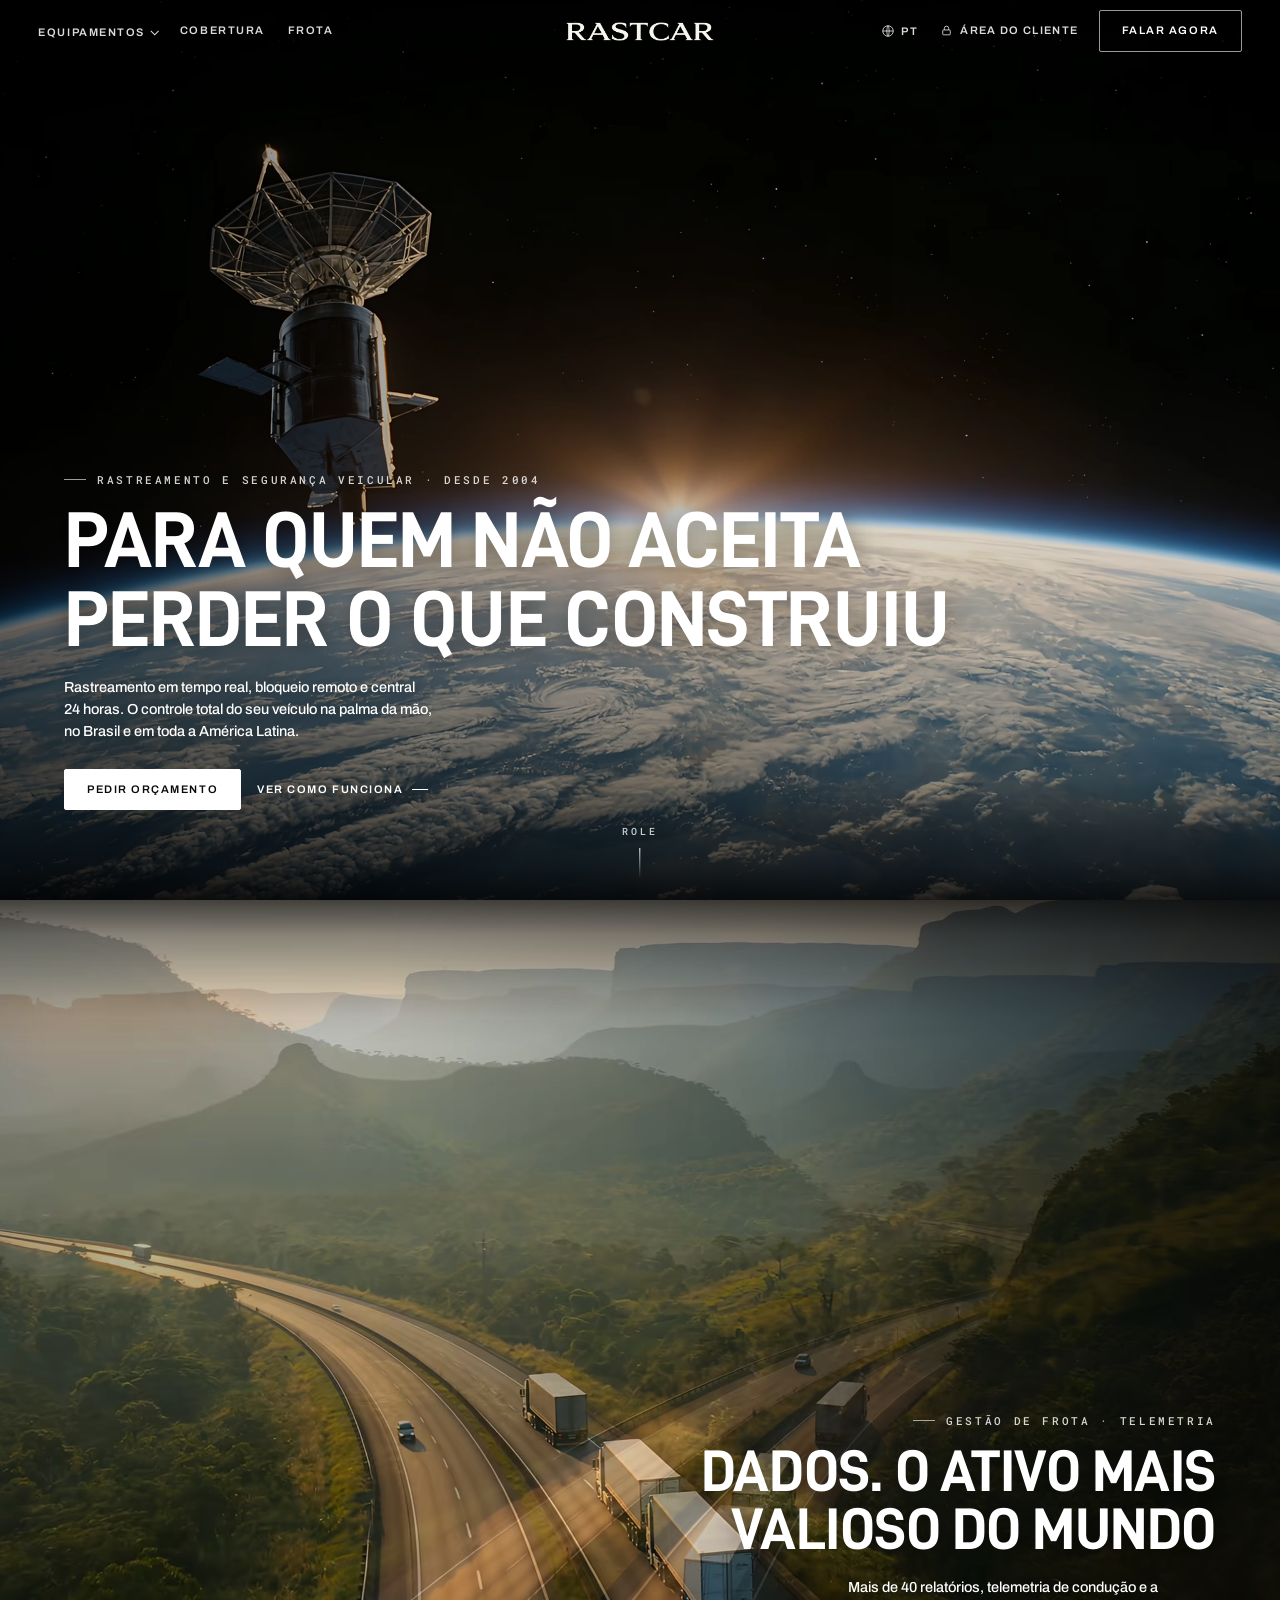
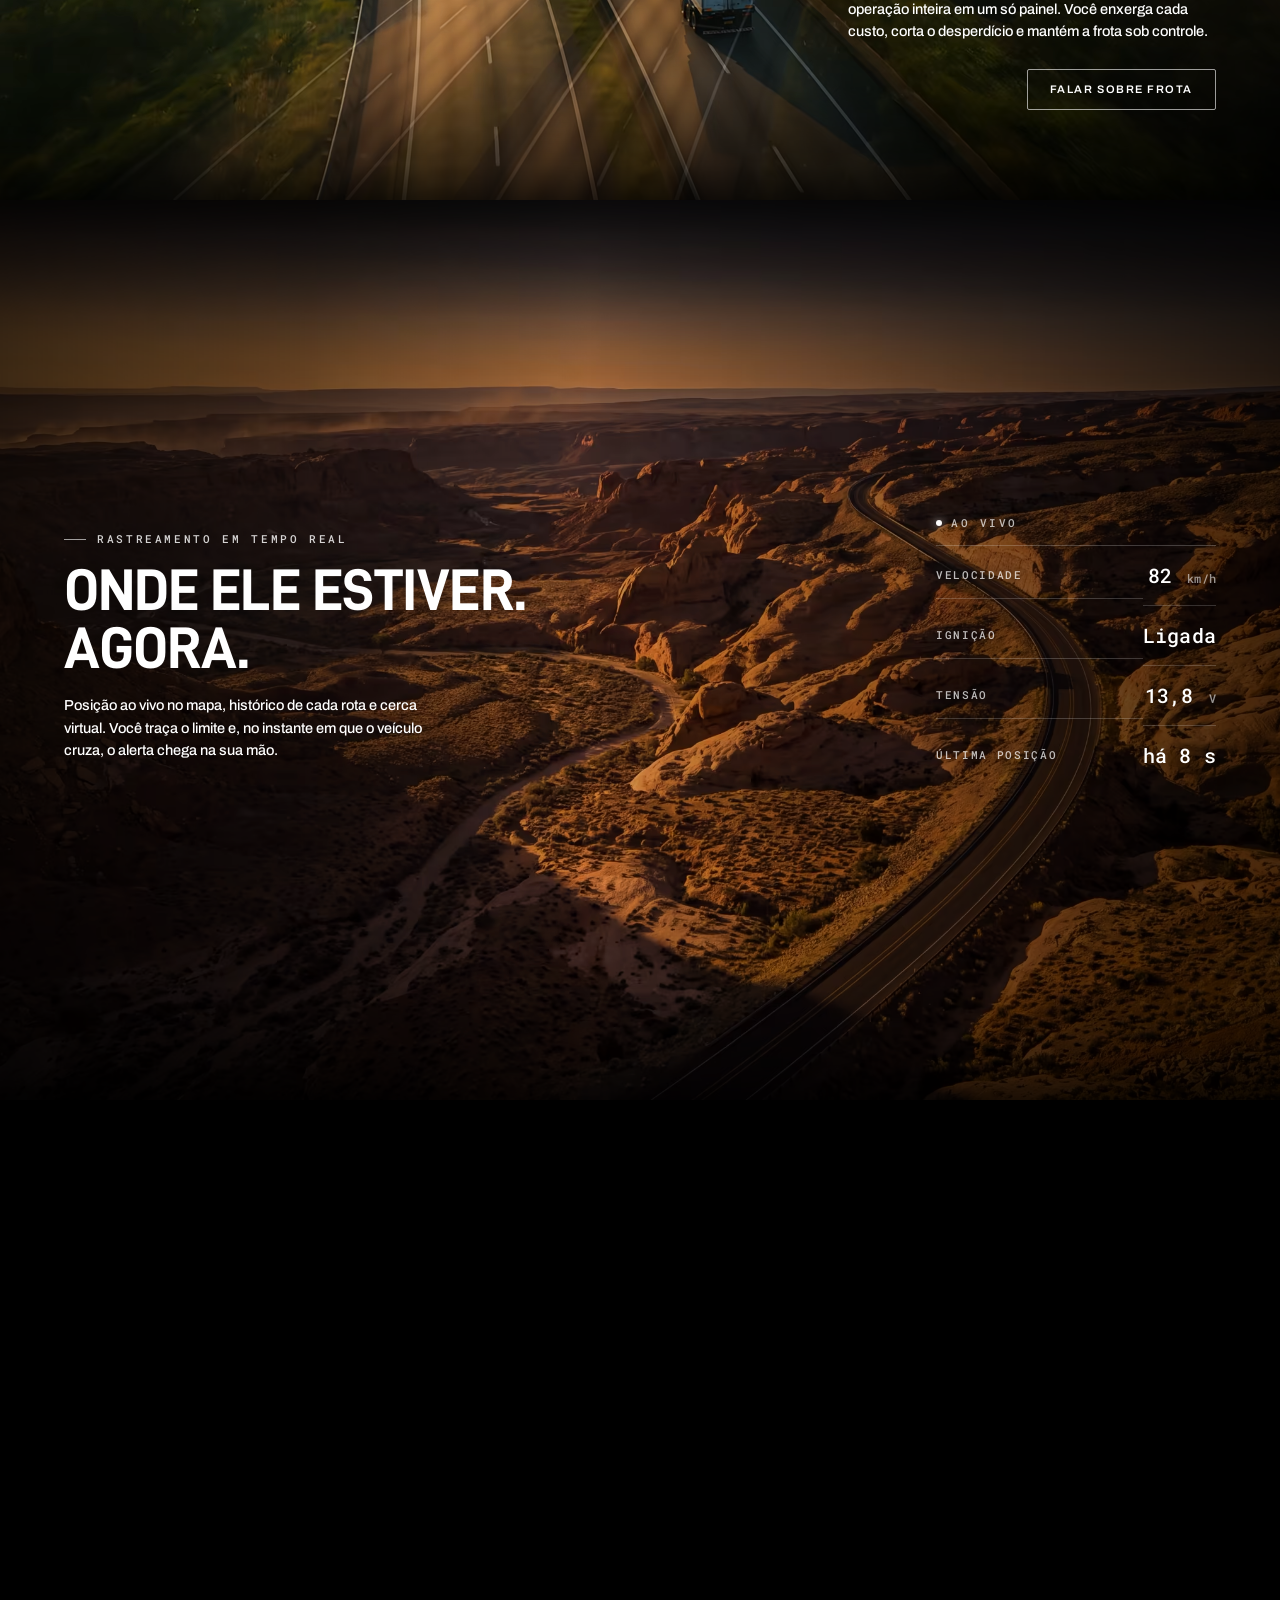
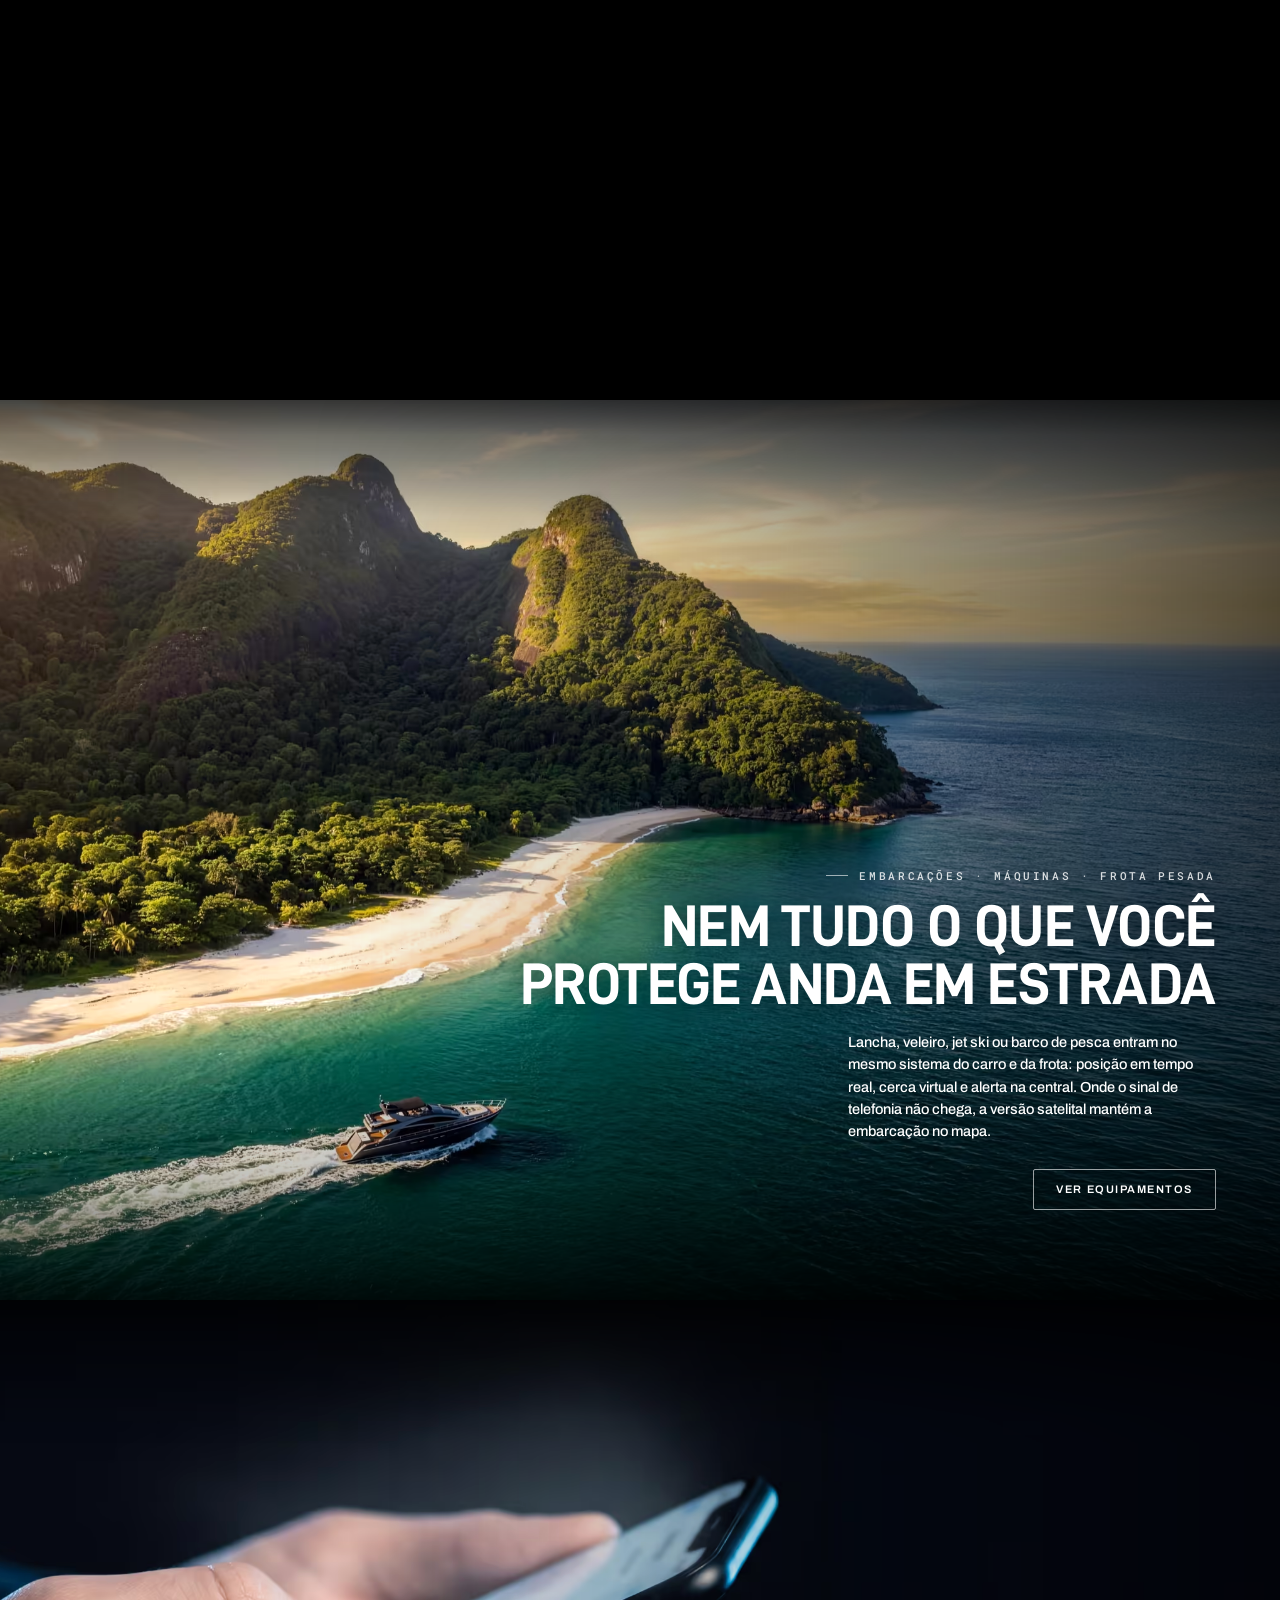
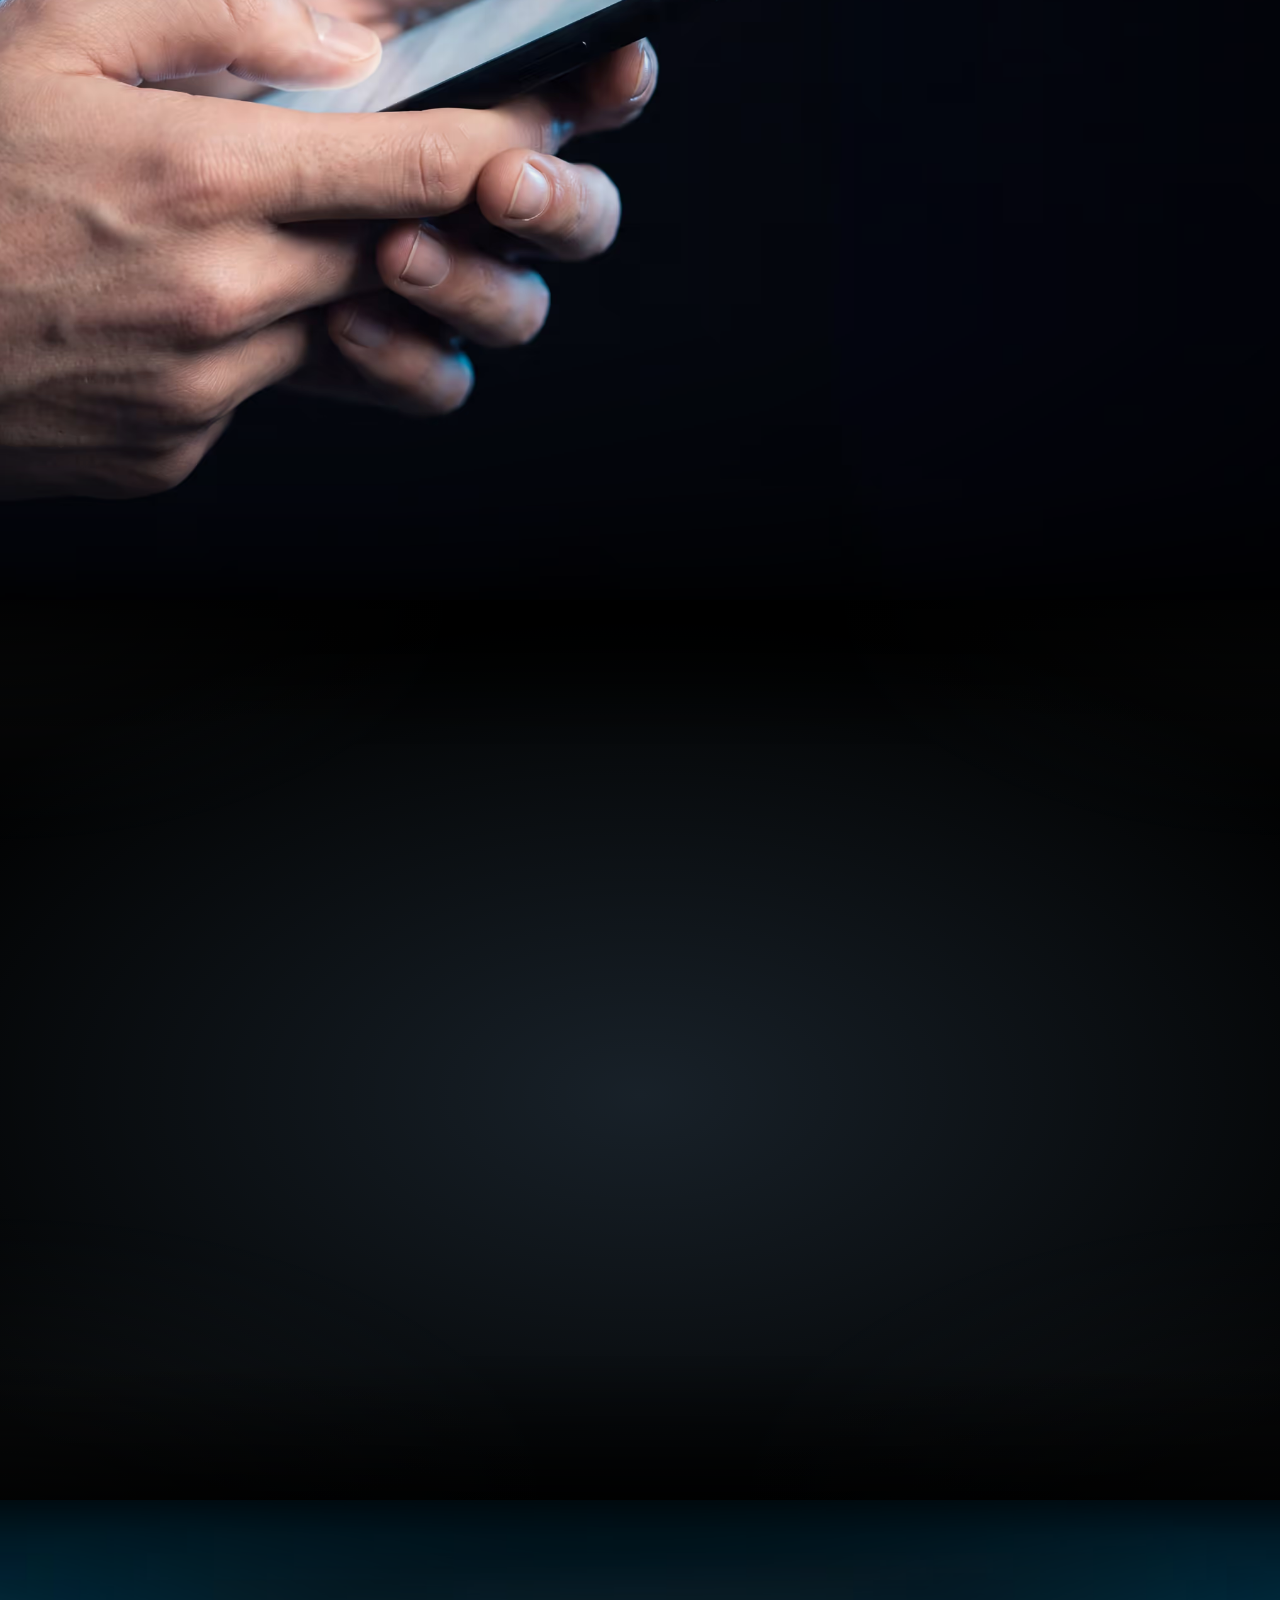
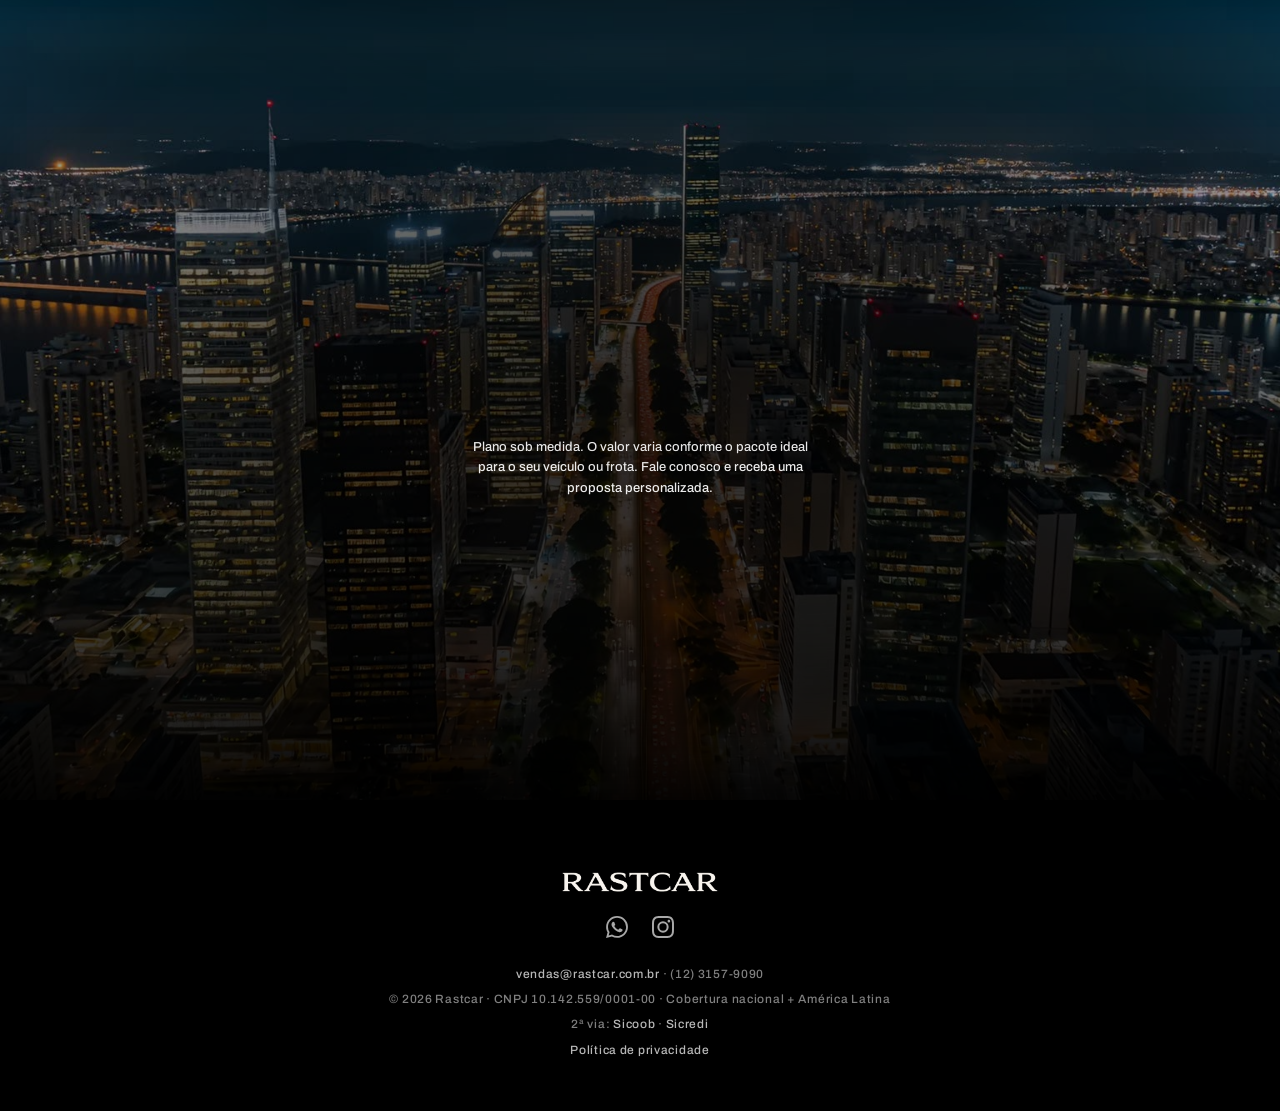
==== commit f3bca94c: "Mobile: satelite do hero reenquadrado por keyframes, lente termica por varredura horizontal, Terra e" ====
--- a/index.html
+++ b/index.html
@@ -23,8 +23,8 @@
 <script type="application/ld+json">
 {"@context":"https://schema.org","@type":"LocalBusiness","name":"Rastcar","description":"Rastreamento e segurança veicular desde 2004. Rastreamento em tempo real, bloqueio remoto, cerca virtual e central 24 horas. Cobertura nacional e na América Latina.","foundingDate":"2004","url":"https://www.rastcar.com.br/","logo":"https://www.rastcar.com.br/assets/favicon.png","telephone":"+551231579090","email":"vendas@rastcar.com.br","taxID":"10.142.559/0001-00","slogan":"Para quem não aceita perder o que construiu","areaServed":[{"@type":"Country","name":"Brasil"},{"@type":"Country","name":"América Latina"}]}
 
-  addEventListener('pageshow',function(){try{mob.classList.remove('open');document.body.classList.remove('nav-open');}catch(e){}});
-</script>
+  </script>
+<link rel="canonical" href="https://www.rastcar.com.br/">
 <link rel="icon" type="image/png" sizes="32x32" href="assets/favicon-32.png">
 <link rel="icon" type="image/png" sizes="256x256" href="assets/favicon.png">
 <link rel="apple-touch-icon" sizes="180x180" href="assets/favicon-180.png">
@@ -84,6 +84,8 @@
   .mega-col a{font-family:var(--title);text-transform:uppercase;letter-spacing:.02em;font-size:16px;color:rgba(255,255,255,.8);padding:9px 0;transition:color .18s}
   .mega-col a:hover{color:#fff}
   .mega-end{justify-content:flex-start}
+  .tagd{display:inline-block;font-family:var(--mono);font-size:9px;font-weight:500;letter-spacing:.18em;text-transform:uppercase;color:#fff;background:#E01E37;padding:3px 7px 2px;border-radius:2px;margin-left:10px;vertical-align:middle}
+  [dir="rtl"] .tagd{margin-left:0;margin-right:10px}
   .mega-end .all{font-family:var(--head);font-size:11px;font-weight:600;letter-spacing:.14em;text-transform:uppercase;color:#fff;margin-top:30px;white-space:nowrap}
 
   /* ---- idioma / cliente / cta ---- */
@@ -118,6 +120,17 @@
   .btn:hover{background:#fff;color:var(--ink);border-color:#fff}
   .btn.solid{background:#fff;color:var(--ink);border-color:#fff}
   .btn.solid:hover{background:rgba(255,255,255,.86);border-color:rgba(255,255,255,.86)}
+
+  .arrowlink{font-family:var(--head);font-weight:600;font-size:11px;letter-spacing:.14em;text-transform:uppercase;
+    color:#fff;text-shadow:var(--tsh);display:inline-flex;align-items:center;gap:9px;padding:11px 4px;
+    background:none;border:0;cursor:pointer;white-space:nowrap}
+  /* o traco cresce por transform, nao por width: animar width reflui o layout a cada frame */
+  .arrowlink::after{content:"";width:26px;height:1px;background:currentColor;
+    transform:scaleX(.62);transform-origin:left center;transition:transform .25s cubic-bezier(.2,.7,.2,1)}
+  .arrowlink:hover::after{transform:scaleX(1)}
+  [dir="rtl"] .arrowlink{flex-direction:row-reverse}
+  [dir="rtl"] .arrowlink::after{transform-origin:right center}
+  @media(prefers-reduced-motion:reduce){.arrowlink::after{transition:none}}
 
   .menu-toggle{display:none;grid-column:3;justify-self:end;background:none;border:0;color:#fff;cursor:pointer;width:24px;height:16px;position:relative;z-index:220;filter:drop-shadow(0 1px 8px rgba(0,0,0,.5))}
   .menu-toggle span{position:absolute;left:0;width:100%;height:2px;background:currentColor;transition:.3s;border-radius:2px}
@@ -157,9 +170,9 @@
     color:rgba(255,255,255,.82);text-shadow:var(--tsh);margin-bottom:14px;display:flex;align-items:center;gap:11px}
   .eyebrow::before{content:"";width:22px;height:1px;background:rgba(255,255,255,.6)}
   .scene.center .eyebrow{justify-content:center}
-  h1,h2{font-family:var(--title);font-weight:700;text-transform:uppercase;letter-spacing:.005em;line-height:1.04;text-wrap:balance}
-  h1{font-size:clamp(30px,4.2vw,56px)}
-  h2{font-size:clamp(26px,3.4vw,46px)}
+  h1,h2{font-family:var(--title);font-weight:700;text-transform:uppercase;line-height:.99;text-wrap:balance}
+  h1{font-size:clamp(34px,6.2vw,88px);letter-spacing:-.012em}
+  h2{font-size:clamp(28px,4.6vw,64px);letter-spacing:-.008em}
   .lede{font-size:clamp(14.5px,1.05vw,16.5px);font-weight:500;line-height:1.55;color:rgba(255,255,255,.9);text-shadow:0 1px 14px rgba(0,0,0,.4);max-width:46ch;margin-top:16px;text-wrap:pretty}
   .scene.center .lede{margin-left:auto;margin-right:auto}
   .cta-row{display:flex;flex-wrap:wrap;gap:12px;margin-top:26px}
@@ -182,40 +195,161 @@
   .fineprint{font-size:12px;color:rgba(255,255,255,.66);margin-top:22px;letter-spacing:.02em}
 
   /* ---------- RASTREIO — radar HUD monocromático ---------- */
+  /* cenas de imagem: AVIF/WebP responsivos, o .jpg fica so como master em disco */
+  #rastreio .bg{background-image:image-set(
+    url('assets/cine/rastreio-cine-2560.avif') type('image/avif'),
+    url('assets/cine/rastreio-cine-2560.webp') type('image/webp'))}
+  #mar .bg{background-image:image-set(
+    url('assets/cine/mar-cine-2560.avif') type('image/avif'),
+    url('assets/cine/mar-cine-2560.webp') type('image/webp'))}
+  #controle .bg{background-image:image-set(
+    url('assets/cine/plataforma-cine-2560.avif') type('image/avif'),
+    url('assets/cine/plataforma-cine-2560.webp') type('image/webp'))}
+  /* qualidade maxima liberada em todas as larguras (decisao do Joao, 27/07): sem swap pra 1280 no mobile */
+
   #rastreio{align-items:center}
-  #rastreio .console{display:none}
-  /* imagem clara: veu escuro so no canto esquerdo (atras do texto branco) e um toque no rodape do HUD; o resto da imagem fica claro */
+  /* veu calibrado para conviver com o radar a direita: escuro atras do texto,
+     meio-tom sob o HUD para o traco branco ter contraste, claro no meio. */
   #rastreio .veil{background:
-    linear-gradient(90deg,rgba(0,0,0,.74)0%,rgba(0,0,0,.52)24%,rgba(0,0,0,.2)46%,transparent 66%),
-    radial-gradient(120% 80% at 8% 62%,rgba(0,0,0,.5),transparent 55%),
+    linear-gradient(90deg,rgba(0,0,0,.74)0%,rgba(0,0,0,.5)24%,rgba(0,0,0,.14)46%,rgba(0,0,0,.42)72%,rgba(0,0,0,.72)100%),
     linear-gradient(0deg,rgba(0,0,0,.32)0%,transparent 24%)}
-  #central .veil{background:radial-gradient(92% 84% at 50% 56%,rgba(0,0,0,.6),transparent 72%),linear-gradient(0deg,rgba(0,0,0,.74),transparent 62%),linear-gradient(180deg,rgba(0,0,0,.42),transparent 20%)}
-  #central .price .it .v,#central .price .it .k,#central .fineprint,#central .lede{text-shadow:0 1px 16px rgba(0,0,0,.72)}
+  #mar .veil{background:
+    linear-gradient(270deg,rgba(0,0,0,.66)0%,rgba(0,0,0,.36)30%,rgba(0,0,0,.1)56%,transparent 76%),
+    linear-gradient(0deg,rgba(0,0,0,.44)0%,transparent 30%),
+    linear-gradient(180deg,rgba(0,0,0,.34)0%,transparent 16%)}
+  #central .veil{background:radial-gradient(86% 78% at 50% 54%,rgba(0,0,0,.76),rgba(0,0,0,.4) 62%,transparent 82%),linear-gradient(0deg,rgba(0,0,0,.82),transparent 66%),linear-gradient(180deg,rgba(0,0,0,.48),transparent 22%)}
+  #central .price .it .v,#central .price .it .k,#central .fineprint,#central .lede{
+    text-shadow:0 1px 16px rgba(0,0,0,.85),0 0 30px rgba(0,0,0,.6)}
+  /* rotulo e fineprint pousam sobre janelas acesas: .66 nao aguentava */
+  #central .price .it .k{color:rgba(255,255,255,.82)}
+  #central .fineprint{color:rgba(255,255,255,.78)}
   #central::after{height:22vh;background:linear-gradient(0deg,rgba(0,0,0,.7) 0%,rgba(0,0,0,.3) 34%,transparent)}
-  .console{position:absolute;inset:0;z-index:1;overflow:hidden;pointer-events:none}
-  .radar{position:absolute;top:50%;right:max(3vw,calc(50% - 650px));transform:translateY(-50%);width:min(50vw,480px);aspect-ratio:1;border-radius:50%}
-  .radar svg{position:absolute;inset:0;width:100%;height:100%;overflow:visible}
-  .r-ring{fill:none;stroke:rgba(255,255,255,.2);stroke-width:1}
-  .r-ring.dim{stroke:rgba(255,255,255,.08)}
-  .r-cross{stroke:rgba(255,255,255,.1);stroke-width:1}
-  .r-tick{stroke:rgba(255,255,255,.55);stroke-width:1.5}
-  .route{fill:none;stroke:rgba(255,255,255,.92);stroke-width:1.6;stroke-linecap:round;filter:drop-shadow(0 0 5px rgba(255,255,255,.5));stroke-dasharray:5 9;animation:flow 4s linear infinite}
-  @keyframes flow{to{stroke-dashoffset:-140}}
-  .mover{fill:#fff;filter:drop-shadow(0 0 6px #fff)}
-  .sweep{position:absolute;inset:0;border-radius:50%;
-    background:conic-gradient(from 0deg,rgba(255,255,255,.26),rgba(255,255,255,.04)28deg,transparent 70deg,transparent 360deg);
-    -webkit-mask:radial-gradient(closest-side,#000 99%,transparent 100%);mask:radial-gradient(closest-side,#000 99%,transparent 100%);animation:radar 5.5s linear infinite}
-  @keyframes radar{to{transform:rotate(360deg)}}
-  .target{position:absolute;left:53.5%;top:41.5%;width:0;height:0}
-  .target .dot{position:absolute;left:-4px;top:-4px;width:8px;height:8px;border-radius:50%;background:#fff;box-shadow:0 0 12px 2px rgba(255,255,255,.8)}
-  .target .pulse{position:absolute;left:-4px;top:-4px;width:8px;height:8px;border-radius:50%;border:1.5px solid rgba(255,255,255,.85);animation:tgt 2.4s ease-out infinite}
-  @keyframes tgt{0%{transform:scale(1);opacity:.9}100%{transform:scale(7);opacity:0}}
-  .target .tag{position:absolute;left:28px;top:-7px;font-family:var(--mono);font-size:11px;letter-spacing:.06em;color:rgba(255,255,255,.9);white-space:nowrap}
-  .hud{position:absolute;z-index:3;font-family:var(--mono);font-size:11.5px;letter-spacing:.05em;color:rgba(255,255,255,.82);pointer-events:none}
-  .hud.live{display:flex;align-items:center;gap:8px;color:#fff}
-  .hud.live i{width:7px;height:7px;border-radius:50%;background:#fff;box-shadow:0 0 8px #fff;animation:blink 1.6s step-end infinite}
-  @keyframes blink{50%{opacity:.25}}
-  .hud .row{display:flex;gap:7px;margin-top:4px}.hud .row b{color:#fff;font-weight:500}
+  .console{position:absolute;inset:0;z-index:2;overflow:hidden;pointer-events:none;
+    display:flex;align-items:center;justify-content:flex-end;
+    padding-right:max(5vw,calc(50% - 640px))}
+  /* telemetria sobria: sem varredura, sem aneis, sem estetica de radar militar.
+     O formato dos campos espelha o que a plataforma mostra de verdade. */
+  .hud{font-family:var(--mono);color:#fff;min-width:280px;text-shadow:0 1px 14px rgba(0,0,0,.9),0 0 34px rgba(0,0,0,.7)}
+  .hud-live{display:flex;align-items:center;gap:9px;font-size:10.5px;letter-spacing:.24em;
+    text-transform:uppercase;color:rgba(255,255,255,.7);padding-bottom:14px;
+    border-bottom:1px solid rgba(255,255,255,.22)}
+  .hud-live i{width:6px;height:6px;border-radius:50%;background:#fff;box-shadow:0 0 10px rgba(255,255,255,.9);
+    animation:hudblink 2.6s ease-in-out infinite}
+  @keyframes hudblink{0%,100%{opacity:1}50%{opacity:.24}}
+  .hud-rows{display:grid;grid-template-columns:1fr auto;gap:0;margin:0}
+  .hud-rows dt{font-size:10.5px;letter-spacing:.16em;text-transform:uppercase;
+    color:rgba(255,255,255,.72);padding:14px 0;align-self:center}
+  .hud-rows dd{font-size:20px;letter-spacing:.01em;color:#fff;text-align:right;margin:0;padding:14px 0;
+    font-variant-numeric:tabular-nums;align-self:center}
+  .hud-rows dd em{font-style:normal;font-size:12px;color:rgba(255,255,255,.56);margin-left:3px}
+  .hud-rows dt,.hud-rows dd{border-bottom:1px solid rgba(255,255,255,.2)}
+  .hud-rows dt:last-of-type,.hud-rows dd:last-of-type{border-bottom:0}
+  [dir="rtl"] .console{justify-content:flex-start;padding-right:0;padding-left:max(5vw,calc(50% - 640px))}
+  [dir="rtl"] .hud-rows dd{text-align:left}
+
+  /* ---------- CTA tipografico: letras vazadas que se enchem de gelo ---------- */
+  .cta-type{display:inline-block;position:relative;margin-top:14px;text-decoration:none}
+  .ct-stack{position:relative;display:inline-block;font-family:var(--title);font-weight:700;
+    text-transform:uppercase;line-height:.96;letter-spacing:.01em;
+    font-size:clamp(30px,3.3vw,50px);
+    transition:transform .45s cubic-bezier(.2,.7,.2,1);will-change:transform}
+  .cta-type:hover .ct-stack{transform:skewX(-3deg) translateY(-2px)}
+  /* camada 1: contorno */
+  .ct-outline{display:block;color:transparent;-webkit-text-stroke:1.4px rgba(255,255,255,.92);
+    text-shadow:0 2px 30px rgba(0,0,0,.45)}
+  @supports not (-webkit-text-stroke:1px #fff){.ct-outline{color:#fff}}
+  /* camada 2: gelo que sobe dentro das letras */
+  .ct-fill{position:absolute;inset:0;display:block;color:transparent;pointer-events:none;
+    background:linear-gradient(180deg,#FFFFFF 0%,#EAF6FF 40%,#BFE3FA 100%);
+    -webkit-background-clip:text;background-clip:text;
+    clip-path:inset(100% 0 0 0);
+    transition:clip-path .7s cubic-bezier(.2,.7,.2,1);
+    animation:ctteaser 5.2s ease-in-out infinite}
+  @keyframes ctteaser{0%,84%,100%{clip-path:inset(100% 0 0 0)}90%{clip-path:inset(76% 0 0 0)}}
+  .cta-type:hover .ct-fill{animation:none;clip-path:inset(-10% 0 0 0)}
+  /* seta grande que dispara */
+  .ct-arrow{position:absolute;right:-58px;bottom:.16em;width:42px;height:24px;
+    transition:transform .45s cubic-bezier(.2,.7,.2,1)}
+  .cta-type:hover .ct-arrow{transform:translateX(12px)}
+  [dir="rtl"] .ct-arrow{right:auto;left:-56px;transform:scaleX(-1)}
+  [dir="rtl"] .cta-type:hover .ct-arrow{transform:scaleX(-1) translateX(12px)}
+  .cta-type:focus-visible{outline:1px solid rgba(255,255,255,.6);outline-offset:10px;border-radius:6px}
+  @media(max-width:640px){
+    .ct-stack{font-size:29px}
+    .ct-arrow{right:-48px;width:34px;height:20px}
+    [dir="rtl"] .ct-arrow{left:-46px}
+  }
+  @media(prefers-reduced-motion:reduce){
+    .ct-fill{animation:none;transition:none}
+    .ct-stack,.ct-arrow{transition:none}
+  }
+
+  /* ---------- FRIO — portal cadeia fria · cena interativa ---------- */
+  #frio{position:relative;background:#000;color:#fff;overflow:hidden;
+    min-height:100svh;display:flex;align-items:center;
+    padding:clamp(74px,12vh,140px) clamp(20px,5vw,72px)}
+  #frio canvas.fr-c{position:absolute;inset:0;width:100%;height:100%;z-index:1;pointer-events:none}
+  /* graduacao de cor da cena: quente (alerta) <-> gelido, controlada por vars via JS */
+  #frio .fr-tint{position:absolute;inset:0;z-index:0;pointer-events:none;transition:opacity .5s;
+    background:radial-gradient(110% 90% at 50% 55%,rgba(150,205,255,.16),transparent 62%)}
+  #frio .fr-hot{position:absolute;inset:0;z-index:0;pointer-events:none;opacity:0;transition:opacity .45s;
+    background:radial-gradient(110% 90% at 50% 55%,rgba(224,30,55,.28),transparent 66%)}
+  #frio.alert .fr-hot{opacity:1}
+  /* gelo que cresce nas bordas conforme esfria (opacidade via --frost) */
+  #frio .fr-frost{position:absolute;inset:0;z-index:1;pointer-events:none;opacity:var(--frost,.25);transition:opacity .4s;
+    background:
+      radial-gradient(60% 46% at 0% 0%,rgba(205,235,255,.20),transparent 62%),
+      radial-gradient(60% 46% at 100% 0%,rgba(205,235,255,.16),transparent 62%),
+      radial-gradient(70% 52% at 0% 100%,rgba(205,235,255,.22),transparent 64%),
+      radial-gradient(70% 52% at 100% 100%,rgba(205,235,255,.18),transparent 64%)}
+  #frio .fr-veil{position:absolute;inset:0;z-index:1;pointer-events:none;background:
+    linear-gradient(180deg,rgba(0,0,0,.8),transparent 16%),
+    linear-gradient(0deg,rgba(0,0,0,.8),transparent 16%)}
+  #frio .fr-inner{position:relative;z-index:2;max-width:var(--maxw);margin:0 auto;width:100%;
+    display:grid;grid-template-columns:minmax(0,1fr) minmax(0,1fr);gap:clamp(30px,5vw,80px);align-items:center}
+  #frio h2{font-size:clamp(28px,4.2vw,60px)}
+  #frio .eyebrow{color:rgba(255,255,255,.82)}
+  #frio .lede{color:rgba(255,255,255,.86)}
+  .fr-chips{display:flex;flex-wrap:wrap;gap:8px;margin-top:24px;max-width:46ch;perspective:600px}
+  .fr-chip{font-family:var(--mono);font-weight:500;font-size:10.5px;letter-spacing:.14em;text-transform:uppercase;
+    color:rgba(255,255,255,.75);border:1px solid rgba(255,255,255,.24);padding:8px 14px;border-radius:999px;
+    transition:transform .25s cubic-bezier(.2,.7,.2,1),color .2s,border-color .2s,background .2s;will-change:transform;cursor:default}
+  .fr-chip:hover{color:#fff;border-color:rgba(255,255,255,.7);background:rgba(255,255,255,.06)}
+  /* o mostrador gigante: arrasta pra esfriar/esquentar a cena inteira */
+  .fr-stage{position:relative;text-align:center;user-select:none;-webkit-user-select:none;touch-action:pan-y;cursor:ew-resize}
+  .fr-stage::before{content:"";position:absolute;inset:-10% -8%;z-index:-1;pointer-events:none;background:radial-gradient(62% 62% at 50% 46%,rgba(0,0,0,.5),transparent 72%)}
+  /* numero em celulas fixas (D-DIN sem tnum pulava a largura no arraste) · direction ltr: em hebraico o RTL invertia a ordem das celulas */
+  .fr-big{direction:ltr}
+  .fr-big i{font-style:normal;display:inline-block;width:1ch;text-align:center}
+  .fr-big i.s{width:.9ch}
+  .fr-big i.v{width:.48ch}
+  .fr-big i.u{width:auto;margin-left:.34ch}
+  .fr-big{font-family:var(--title);font-weight:700;line-height:.92;letter-spacing:-.02em;
+    font-size:clamp(88px,13vw,200px);font-variant-numeric:tabular-nums;
+    text-shadow:0 2px 40px rgba(0,0,0,.5);transition:color .35s}
+  #frio.alert .fr-big{color:#FF2D4B}
+  .fr-zone{font-family:var(--mono);font-size:clamp(11px,1vw,13px);letter-spacing:.26em;text-transform:uppercase;
+    color:rgba(255,255,255,.85);margin-top:18px;transition:color .3s}
+  #frio.alert .fr-zone{color:#FF2D4B}
+  .fr-range{font-family:var(--mono);font-size:12.5px;letter-spacing:.1em;color:rgba(255,255,255,.92);text-shadow:0 1px 12px rgba(0,0,0,.9);margin-top:8px}
+  .fr-hint{display:inline-flex;align-items:center;gap:10px;font-family:var(--mono);font-size:11.5px;letter-spacing:.22em;
+    text-transform:uppercase;color:#fff;text-shadow:0 1px 14px rgba(0,0,0,.9),0 0 26px rgba(0,0,0,.7);margin-top:26px}
+  .fr-hint::before,.fr-hint::after{content:"";width:26px;height:1px;background:rgba(255,255,255,.7)}
+  .fr-track{position:relative;height:2px;background:rgba(255,255,255,.32);margin:16px auto 0;max-width:420px;border-radius:2px}
+  .fr-track i{position:absolute;top:50%;width:18px;height:18px;border-radius:50%;background:#fff;
+    transform:translate(-50%,-50%);box-shadow:0 2px 16px rgba(0,0,0,.6);transition:background .3s}
+  #frio.alert .fr-track i{background:#FF2D4B}
+  /* alerta: tremida curta na cena */
+  #frio.alert .fr-stage{animation:frshake .5s cubic-bezier(.36,.07,.19,.97)}
+  @keyframes frshake{10%,90%{transform:translateX(-1px)}20%,80%{transform:translateX(2px)}30%,50%,70%{transform:translateX(-3px)}40%,60%{transform:translateX(3px)}}
+  @media(max-width:960px){
+    #frio .fr-inner{grid-template-columns:1fr;gap:40px}
+    .fr-stage{cursor:grab}
+  }
+  @media(prefers-reduced-motion:reduce){
+    #frio.alert .fr-stage{animation:none}
+    #frio canvas.fr-c{display:none}
+  }
 
   /* ============ FOOTER — minimalista estilo SpaceX ============ */
   footer{background:transparent;color:var(--soft);padding:clamp(54px,8vh,96px) clamp(20px,5vw,72px) 48px;text-align:center}
@@ -226,6 +360,10 @@
   .socials svg{width:22px;height:22px;fill:currentColor;display:block}
   .foot-meta{font-size:12px;letter-spacing:.06em;color:rgba(255,255,255,.5);line-height:2.1}
   .foot-meta a{color:rgba(255,255,255,.72)}.foot-meta a:hover{color:#fff}
+
+  /* corpo de texto nunca fica alinhado a direita: o titulo pode, a leitura nao */
+  .scene.right .lede,.scene.midright .lede{text-align:left;margin-left:auto}
+  [dir="rtl"] .scene.right .lede,[dir="rtl"] .scene.midright .lede{text-align:right;margin-left:0;margin-right:auto}
 
   /* ============ RTL ============ */
   [dir="rtl"] .scene .inner,[dir="rtl"] .lede{text-align:right}
@@ -264,14 +402,23 @@
   }
   @media(max-width:520px){
     h1{font-size:32px}h2{font-size:27px}
-    .radar{opacity:.42;right:50%;transform:translate(50%,-50%)}
-    .hud{display:none}
+    .console{display:none}
     .foot-base{flex-direction:column;align-items:flex-start}
   }
   @media(prefers-reduced-motion:reduce){
     .reveal{opacity:1;transform:none}
-    .route,.sweep,.mover,.target .pulse,.hud.live i,.cue .ln{animation:none}
+    .hud-live i,.cue .ln{animation:none}
+    /* sem video, a cena mostra o proprio poster: esconder o .bgv sozinho
+       apagaria a imagem junto, porque o poster e atributo do <video>. */
     .bgv{display:none}
+    .scene{background-size:cover;background-position:center;background-repeat:no-repeat}
+    #top{background-image:url('assets/cine/poster-hero.jpg')}
+    #frota{background-image:url('assets/cine/poster-frota.jpg')}
+    #cobertura{background-image:url('assets/cine/poster-cobertura.jpg');background-size:contain}
+    #central{background-image:url('assets/cine/poster-central.jpg')}
+    @media(max-width:899px){
+      #cobertura{background-image:url('assets/cine/poster-cobertura-mobile.jpg')}
+    }
   }
 
   /* ===== fallbacks p/ navegadores antigos (cross-device) ===== */
@@ -305,13 +452,14 @@
         <div class="mega-inner">
           <div class="mega-col">
             <div class="mega-h" data-i18n="mm.t">Equipamentos Rastcar</div>
+            <a href="produto.html?p=inteligencia"><span data-i18n="mm.p0">Rastcar Inteligência</span><span class="tagd" data-i18n="mm.tagd">Destaque</span></a>
             <a href="produto.html?p=rastreador" data-i18n="mm.p1">Rastreador 4G</a>
             <a href="produto.html?p=camera" data-i18n="mm.p2">Câmera IA</a>
+            <a href="produto.html?p=satelital" data-i18n="mm.p7">Rastreador satelital</a>
             <a href="produto.html?p=isca" data-i18n="mm.p3">Isca oculta</a>
             <a href="produto.html?p=panico" data-i18n="mm.p4">Botão de pânico</a>
             <a href="produto.html?p=trava" data-i18n="mm.p5">Trava de baú</a>
             <a href="produto.html?p=teclado" data-i18n="mm.p6">Teclado</a>
-    <a href="equipamentos.html" data-i18n="mm.all">Ver todos →</a>
           </div>
           <div class="mega-col">
             <div class="mega-h" data-i18n="mm.more">Mais equipamentos</div>
@@ -360,7 +508,8 @@
         </a>
         <div class="cm-label" data-i18n="cm.via">2ª via de boleto</div>
         <a href="https://www.sicoob.com.br/web/sicoob/segunda-via-boleto" target="_blank" rel="noopener">Sicoob</a>
-        <a href="https://www.sicredi.com.br/segundaviaboleto/" target="_blank" rel="noopener">Sicredi</a>
+        <a href="https://www.sicredi.com.br/segundaviaboleto/" target="_blank" rel="noopener">Sicredi</a><br>
+      <a href="privacidade.html" data-i18n="f.priv">Política de privacidade</a>
       </div>
     </div>
     <a class="btn" data-cta-wa href="https://wa.me/551231579090?text=Quero%20proteger%20meu%20ve%C3%ADculo%20com%20a%20Rastcar" target="_blank" rel="noopener" data-i18n="nav.cta">Falar agora</a>
@@ -372,8 +521,10 @@
 <nav id="mobnav">
   <a href="equipamentos.html" data-i18n="nav.equip">Equipamentos</a>
   <div class="mob-sub">
+    <a href="produto.html?p=inteligencia"><span data-i18n="mm.p0">Rastcar Inteligência</span><span class="tagd" data-i18n="mm.tagd">Destaque</span></a>
     <a href="produto.html?p=rastreador" data-i18n="mm.p1">Rastreador 4G</a>
     <a href="produto.html?p=camera" data-i18n="mm.p2">Câmera IA</a>
+    <a href="produto.html?p=satelital" data-i18n="mm.p7">Rastreador satelital</a>
     <a href="produto.html?p=isca" data-i18n="mm.p3">Isca oculta</a>
     <a href="produto.html?p=panico" data-i18n="mm.p4">Botão de pânico</a>
     <a href="produto.html?p=trava" data-i18n="mm.p5">Trava de baú</a>
@@ -395,9 +546,8 @@
 <!-- 01 · HERO (vídeo) -->
 <section class="scene" id="top">
   <video class="bgv" autoplay muted loop playsinline webkit-playsinline preload="metadata" poster="assets/cine/poster-hero.jpg">
-    <source src="assets/cine/hero-velar-4k.av1.mp4" type='video/mp4; codecs="av01.0.12M.08"' media="(min-width: 1400px), (min-width: 900px) and (min-resolution: 2dppx)">
-    <source src="assets/cine/hero-velar-1080.av1.mp4" type='video/mp4; codecs="av01.0.08M.08"'>
-    <source src="assets/cine/hero-velar-loop.mp4" type="video/mp4">
+    <source src="assets/cine/hero-orbita-4k.av1.mp4" type='video/mp4; codecs="av01.0.12M.08"'>
+    <source src="assets/cine/hero-orbita-loop.mp4" type="video/mp4">
   </video>
   <div class="veil"></div>
   <div class="inner">
@@ -406,7 +556,7 @@
     <p class="lede reveal d2" data-i18n="hero.lede">Rastreamento em tempo real, bloqueio remoto e central 24 horas. O controle total do seu veículo na palma da mão, no Brasil e em toda a América Latina.</p>
     <div class="cta-row reveal d3">
       <a class="btn solid" data-cta-wa href="https://wa.me/551231579090?text=Quero%20um%20or%C3%A7amento%20da%20Rastcar" target="_blank" rel="noopener" data-i18n="hero.cta1">Pedir orçamento</a>
-      <a class="btn" href="#frota" data-i18n="hero.cta2">Ver como funciona</a>
+      <a class="arrowlink" href="#frota" data-i18n="hero.cta2">Ver como funciona</a>
     </div>
   </div>
   <div class="cue"><span data-i18n="hero.cue">Role</span><span class="ln"></span></div>
@@ -415,8 +565,7 @@
 <!-- 02 · FROTA / DADOS (vídeo) -->
 <section class="scene right" id="frota">
   <video class="bgv lazyv" muted loop playsinline webkit-playsinline preload="none" poster="assets/cine/poster-frota.jpg">
-    <source data-src="assets/cine/frota-cine-4k.av1.mp4" type='video/mp4; codecs="av01.0.12M.08"' media="(min-width: 1400px), (min-width: 900px) and (min-resolution: 2dppx)">
-    <source data-src="assets/cine/frota-cine-1080.av1.mp4" type='video/mp4; codecs="av01.0.08M.08"'>
+    <source data-src="assets/cine/frota-cine-4k.av1.mp4" type='video/mp4; codecs="av01.0.12M.08"'>
     <source data-src="assets/cine/frota-cine-loop.mp4" type="video/mp4">
   </video>
   <div class="veil"></div>
@@ -432,33 +581,17 @@
 
 <!-- 03 · RASTREAMENTO (imagem) -->
 <section class="scene" id="rastreio">
-  <div class="bg" style="background-image:url('assets/cine/rastreio-cine.jpg')"></div>
+  <div class="bg"></div>
   <div class="veil"></div>
   <div class="console" aria-hidden="true">
-    <div class="radar">
-      <svg viewBox="0 0 600 600">
-        <circle class="r-ring" cx="300" cy="300" r="290"/>
-        <circle class="r-ring dim" cx="300" cy="300" r="218"/>
-        <circle class="r-ring" cx="300" cy="300" r="146"/>
-        <circle class="r-ring dim" cx="300" cy="300" r="74"/>
-        <line class="r-cross" x1="10" y1="300" x2="590" y2="300"/>
-        <line class="r-cross" x1="300" y1="10" x2="300" y2="590"/>
-        <line class="r-tick" x1="300" y1="10" x2="300" y2="26"/>
-        <line class="r-tick" x1="300" y1="574" x2="300" y2="590"/>
-        <line class="r-tick" x1="10" y1="300" x2="26" y2="300"/>
-        <line class="r-tick" x1="574" y1="300" x2="590" y2="300"/>
-        <path id="routepath" class="route" d="M70,360 C170,300 220,230 300,250 S430,180 470,120"/>
-        <circle class="mover" r="4">
-          <animateMotion dur="7s" repeatCount="indefinite" keyPoints="0;1" keyTimes="0;1" calcMode="spline" keySplines="0.4 0 0.2 1">
-            <mpath href="#routepath"/>
-          </animateMotion>
-        </circle>
-      </svg>
-      <div class="sweep"></div>
-      <div class="target">
-        <div class="pulse"></div><div class="dot"></div>
-        <div class="tag" data-i18n="s2.tag">VEÍCULO 01 · ATIVO</div>
-      </div>
+    <div class="hud">
+      <div class="hud-live"><i></i><span data-i18n="s2.live">Ao vivo</span></div>
+      <dl class="hud-rows">
+        <dt data-i18n="s2.k1">Velocidade</dt><dd>82 <em>km/h</em></dd>
+        <dt data-i18n="s2.k2">Ignição</dt><dd data-i18n="s2.v2">Ligada</dd>
+        <dt data-i18n="s2.k3">Tensão</dt><dd>13,8 <em>V</em></dd>
+        <dt data-i18n="s2.k4">Última posição</dt><dd data-i18n="s2.v4">há 8 s</dd>
+      </dl>
     </div>
   </div>
   <div class="inner">
@@ -472,10 +605,9 @@
 <section class="scene midleft" id="cobertura">
   <video class="bgv lazyv" muted loop playsinline webkit-playsinline preload="none" poster="assets/cine/poster-cobertura.jpg">
     <!-- no celular a versao quadrada: a esfera aparece inteira, sem as beiradas cortadas -->
-    <source data-src="assets/cine/earth-mobile.av1.mp4" type='video/mp4; codecs="av01.0.08M.08"' media="(max-width: 899px)">
+    <source data-src="assets/cine/earth-mobile.av1.mp4" type='video/mp4; codecs="av01.0.12M.08"' media="(max-width: 899px)">
     <source data-src="assets/cine/earth-mobile.mp4" type="video/mp4" media="(max-width: 899px)">
-    <source data-src="assets/cine/earth-4k.av1.mp4" type='video/mp4; codecs="av01.0.12M.08"' media="(min-width: 1400px), (min-width: 900px) and (min-resolution: 2dppx)">
-    <source data-src="assets/cine/earth-1080.av1.mp4" type='video/mp4; codecs="av01.0.08M.08"'>
+    <source data-src="assets/cine/earth-4k.av1.mp4" type='video/mp4; codecs="av01.0.12M.08"'>
     <source data-src="assets/cine/earth-loop.mp4" type="video/mp4">
   </video>
   <div class="veil"></div>
@@ -488,7 +620,7 @@
 
 <!-- 05b · ALÉM DO ASFALTO (embarcações) -->
 <section class="scene right" id="mar">
-  <div class="bg" style="background-image:url('assets/cine/mar-cine.jpg')"></div>
+  <div class="bg"></div>
   <div class="veil"></div>
   <div class="inner">
     <div class="eyebrow reveal" data-i18n="s5b.eyebrow">Embarcações · máquinas · frota pesada</div>
@@ -503,7 +635,7 @@
 
 <!-- 05 · CONTROLE (imagem) -->
 <section class="scene midright" id="controle">
-  <div class="bg" style="background-image:url('assets/cine/controle-cine.jpg')"></div>
+  <div class="bg"></div>
   <div class="veil"></div>
   <div class="inner">
     <div class="eyebrow reveal" data-i18n="s3.eyebrow">Bloqueio remoto · cerca virtual</div>
@@ -512,11 +644,50 @@
   </div>
 </section>
 
+<!-- 05c · FRIO — portal cadeia fria (cena interativa) -->
+<section id="frio" style="--frost:.25">
+  <div class="fr-tint" aria-hidden="true"></div>
+  <div class="fr-hot" aria-hidden="true"></div>
+  <canvas class="fr-c" id="frCanvas" aria-hidden="true"></canvas>
+  <div class="fr-frost" aria-hidden="true"></div>
+  <div class="fr-veil" aria-hidden="true"></div>
+  <div class="fr-inner">
+    <div>
+      <div class="eyebrow reveal" data-i18n="tp.eyebrow">Cadeia fria · temperatura e umidade</div>
+      <h2 class="reveal d1" data-i18n="tp.h">A temperatura<br>também se monitora</h2>
+      <p class="lede reveal d2" data-i18n="tp.lede">Vacinas, medicamentos, câmaras frias e cargas congeladas. O sensor registra cada grau e a umidade do ar; se algo sair da faixa, o alerta chega antes do prejuízo.</p>
+      <div class="fr-chips reveal d2">
+        <span class="fr-chip" data-i18n="tp.c1">Hospitais</span>
+        <span class="fr-chip" data-i18n="tp.c2">Farmácias</span>
+        <span class="fr-chip" data-i18n="tp.c3">Vacinas</span>
+        <span class="fr-chip" data-i18n="tp.c4">Freezers</span>
+        <span class="fr-chip" data-i18n="tp.c5">Câmaras frias</span>
+        <span class="fr-chip" data-i18n="tp.c6">Cargas refrigeradas</span>
+      </div>
+      <div class="cta-row reveal d3">
+        <a class="cta-type" href="frio.html" id="frostCta">
+          <span class="ct-stack">
+            <span class="ct-outline" data-i18n="tp.cta3">Conhecer<br>este mundo</span>
+            <span class="ct-fill" aria-hidden="true" data-i18n="tp.cta3">Conhecer<br>este mundo</span>
+            <svg class="ct-arrow" viewBox="0 0 42 24" aria-hidden="true"><path d="M2 12h36M28 3l10 9-10 9" fill="none" stroke="#fff" stroke-width="2.6" stroke-linecap="round" stroke-linejoin="round"/></svg>
+          </span>
+        </a>
+      </div>
+    </div>
+    <div class="fr-stage reveal d2" id="frStage">
+      <div class="fr-big" id="frTemp">+4,2&thinsp;&deg;C</div>
+      <div class="fr-zone" id="frZone">Geladeira de vacinas</div>
+      <div class="fr-range" id="frRange">2 a 8 &deg;C</div>
+      <div class="fr-track" aria-hidden="true"><i id="frKnob" style="left:76%"></i></div>
+      <div class="fr-hint" data-i18n="tp.hint">Arraste e congele a cena</div>
+    </div>
+  </div>
+</section>
+
 <!-- 06 · FECHAMENTO / CENTRAL 24H (vídeo) -->
 <section class="scene center" id="central">
   <video class="bgv lazyv" muted loop playsinline webkit-playsinline preload="none" poster="assets/cine/poster-central.jpg">
-    <source data-src="assets/cine/central-cine-4k.av1.mp4" type='video/mp4; codecs="av01.0.12M.08"' media="(min-width: 1400px), (min-width: 900px) and (min-resolution: 2dppx)">
-    <source data-src="assets/cine/central-cine-1080.av1.mp4" type='video/mp4; codecs="av01.0.08M.08"'>
+    <source data-src="assets/cine/central-cine-4k.av1.mp4" type='video/mp4; codecs="av01.0.12M.08"'>
     <source data-src="assets/cine/central-cine-loop.mp4" type="video/mp4">
   </video>
   <div class="veil"></div>
@@ -529,7 +700,7 @@
       <div class="it"><div class="v">40+</div><div class="k" data-i18n="s7.k2">Relatórios e telemetria</div></div>
       <div class="it"><div class="v">24<small data-i18n="s7.k3s">h</small></div><div class="k" data-i18n="s7.k3">Central monitorando</div></div>
     </div>
-    <p class="lede reveal d2" data-i18n="s7.plan" style="max-width:52ch;font-size:clamp(13px,.95vw,15px);opacity:.92">Plano sob medida. O valor varia conforme o pacote ideal para o seu veículo ou frota. Fale com a gente e receba uma proposta personalizada.</p>
+    <p class="lede reveal d2" data-i18n="s7.plan" style="max-width:52ch;font-size:clamp(13px,.95vw,15px);opacity:.92">Plano sob medida. O valor varia conforme o pacote ideal para o seu veículo ou frota. Fale conosco e receba uma proposta personalizada.</p>
     <div class="cta-row reveal d3">
       <a class="btn solid" data-cta-wa href="https://wa.me/551231579090?text=Quero%20contratar%20a%20Rastcar" target="_blank" rel="noopener" data-i18n="s7.cta">Quero meu orçamento</a>
       <a class="btn" href="tel:+551231579090">(12) 3157-9090</a>
@@ -550,7 +721,8 @@
       © 2026 Rastcar · CNPJ 10.142.559/0001-00 · <span data-i18n="f.cob">Cobertura nacional + América Latina</span><br>
       <span data-i18n="fz.via">2ª via:</span>
       <a href="https://www.sicoob.com.br/web/sicoob/segunda-via-boleto" target="_blank" rel="noopener">Sicoob</a> ·
-      <a href="https://www.sicredi.com.br/segundaviaboleto/" target="_blank" rel="noopener">Sicredi</a>
+      <a href="https://www.sicredi.com.br/segundaviaboleto/" target="_blank" rel="noopener">Sicredi</a><br>
+      <a href="privacidade.html" data-i18n="f.priv">Política de privacidade</a>
     </div>
   </div>
 </footer>
@@ -565,6 +737,8 @@
   function syncMenu(){const open=mob.classList.contains('open');document.body.classList.toggle('nav-open',open);mt.setAttribute('aria-expanded',open?'true':'false');}
   mt.addEventListener('click',()=>{mob.classList.toggle('open');syncMenu();});
   mob.querySelectorAll('a[href^="#"]').forEach(a=>a.addEventListener('click',()=>{mob.classList.remove('open');syncMenu();}));
+  // volta do bfcache: garante que o menu mobile nao reabra sozinho
+  addEventListener('pageshow',function(){try{mob.classList.remove('open');syncMenu();}catch(e){}});
 
   // scroll reveal
   const io=new IntersectionObserver((es)=>{es.forEach(e=>{if(e.isIntersecting){e.target.classList.add('in');io.unobserve(e.target)}})},{threshold:.16});
@@ -586,47 +760,47 @@
   const I18N={
     pt:{"s5b.eyebrow":"Embarcações · máquinas · frota pesada","s5b.h":"Nem tudo o que você<br>protege anda em estrada","s5b.lede":"Lancha, veleiro, jet ski ou barco de pesca entram no mesmo sistema do carro e da frota: posição em tempo real, cerca virtual e alerta na central. Onde o sinal de telefonia não chega, a versão satelital mantém a embarcação no mapa.","s5b.cta":"Ver equipamentos",
       "nav.track":"Rastreamento","nav.control":"Controle","nav.fleet":"Frota","nav.coverage":"Cobertura","nav.equip":"Equipamentos","nav.client":"Área do cliente","nav.cta":"Falar agora","cm.platform":"Plataforma de rastreamento","cm.platformS":"Acompanhe seu veículo ao vivo","cm.via":"2ª via de boleto",
-      "mm.t":"Equipamentos Rastcar","mm.all":"Ver todos →","mm.p1":"Rastreador 4G","mm.p1s":"Tempo real, sem ponto cego","mm.p2":"Câmera IA","mm.p2s":"Avisa antes do acidente","mm.p3":"Isca oculta","mm.p3s":"Escondida, sempre transmitindo","mm.p4":"Botão de pânico","mm.p4s":"Um toque, a central assume","mm.p5":"Trava de baú","mm.p5s":"O baú só abre por ordem sua","mm.p6":"Teclado","mm.p6s":"Identifica quem dirigiu","mm.more":"Mais equipamentos","mm.r1":"Sensor de porta","mm.r2":"Sensor de temperatura","mm.r3":"Telemetria","mm.r4":"App e plataforma","mm.r5":"Central 24h",
+      "mm.t":"Equipamentos Rastcar","mm.all":"Ver todos →","mm.p0":"Rastcar Inteligência","mm.tagd":"Destaque","mm.p1":"Rastreador 4G","mm.p1s":"Tempo real, sem ponto cego","mm.p2":"Câmera IA","mm.p2s":"Avisa antes do acidente","mm.p3":"Isca oculta","mm.p7":"Rastreador satelital","mm.p3s":"Escondida, sempre transmitindo","mm.p4":"Botão de pânico","mm.p4s":"Um toque, a central assume","mm.p5":"Trava de baú","mm.p5s":"O baú só abre por ordem sua","mm.p6":"Teclado","mm.p6s":"Identifica quem dirigiu","mm.more":"Mais equipamentos","mm.r1":"Sensor de porta","mm.r2":"Sensor de temperatura","mm.r3":"Telemetria","mm.r4":"App e plataforma","mm.r5":"Central 24h",
       "hero.eyebrow":"Rastreamento e segurança veicular · desde 2004","hero.h":"Para quem não aceita<br>perder o que construiu","hero.lede":"Rastreamento em tempo real, bloqueio remoto e central 24 horas. O controle total do seu veículo na palma da mão, no Brasil e em toda a América Latina.","hero.cta1":"Pedir orçamento","hero.cta2":"Ver como funciona","hero.cue":"Role",
       "s4.eyebrow":"Gestão de frota · telemetria","s4.h":"Dados. O ativo mais<br>valioso do mundo","s4.lede":"Mais de 40 relatórios, telemetria de condução e a operação inteira em um só painel. Você enxerga cada custo, corta o desperdício e mantém a frota sob controle.","s4.cta":"Falar sobre frota",
-      "s2.eyebrow":"Rastreamento em tempo real","s2.h":"Onde ele estiver.<br>Agora.","s2.lede":"Posição ao vivo no mapa, histórico de cada rota e cerca virtual. Você traça o limite e, no instante em que o veículo cruza, o alerta chega na sua mão.","s2.tag":"VEÍCULO 01 · ATIVO","s2.live":"AO VIVO",
+      "s2.eyebrow":"Rastreamento em tempo real","s2.h":"Onde ele estiver.<br>Agora.","s2.lede":"Posição ao vivo no mapa, histórico de cada rota e cerca virtual. Você traça o limite e, no instante em que o veículo cruza, o alerta chega na sua mão.","s2.tag":"VEÍCULO 01 · ATIVO","s2.live":"AO VIVO","s2.k1":"Velocidade","s2.k2":"Ignição","s2.k3":"Tensão","s2.k4":"Última posição","s2.v2":"Ligada","s2.v4":"há 8 s",
       "s5.eyebrow":"Cobertura nacional","s5.h":"Do Brasil à América Latina.<br>Sem fronteiras","s5.lede":"Mais de 20 anos protegendo frotas e veículos em todo o Brasil, com operação em toda a América Latina. Cobertura nacional, sem exceção.",
       "s3.eyebrow":"Bloqueio remoto · cerca virtual","s3.h":"O controle<br>na sua mão","s3.lede":"No furto, você corta o motor a distância. Pelo app você comanda, recebe o alerta e age em segundos, sem depender de ninguém.",
-      "s7.eyebrow":"Instalação · monitoramento · suporte","s7.h":"Assuma o controle hoje","s7.lede":"Instalação rápida, monitoramento no mesmo dia e suporte de quem protege veículos e frotas há mais de 20 anos, no Brasil e em toda a América Latina.","s7.k1":"Anos no mercado","s7.k2":"Relatórios e telemetria","s7.k3":"Central monitorando","s7.k3s":"h","s7.plan":"Plano sob medida. O valor varia conforme o pacote ideal para o seu veículo ou frota. Fale com a gente e receba uma proposta personalizada.","s7.cta":"Quero meu orçamento","s7.fine":"Atendimento no Brasil e em toda a América Latina · CNPJ 10.142.559/0001-00",
-      "f.cob":"Cobertura nacional + América Latina","fz.via":"2ª via:"
+      "s7.eyebrow":"Instalação · monitoramento · suporte","s7.h":"Assuma o controle hoje","s7.lede":"Instalação rápida, monitoramento no mesmo dia e suporte de quem protege veículos e frotas há mais de 20 anos, no Brasil e em toda a América Latina.","s7.k1":"Anos no mercado","s7.k2":"Relatórios e telemetria","s7.k3":"Central monitorando","s7.k3s":"h","s7.plan":"Plano sob medida. O valor varia conforme o pacote ideal para o seu veículo ou frota. Fale conosco e receba uma proposta personalizada.","s7.cta":"Quero meu orçamento","s7.fine":"Atendimento no Brasil e em toda a América Latina · CNPJ 10.142.559/0001-00",
+      "tp.eyebrow":"Cadeia fria · temperatura e umidade","tp.h":"A temperatura<br>também se monitora","tp.lede":"Vacinas, medicamentos, câmaras frias e cargas congeladas. O sensor registra cada grau e a umidade do ar; se algo sair da faixa, o alerta chega antes do prejuízo.","tp.c1":"Hospitais","tp.c2":"Farmácias","tp.c3":"Vacinas","tp.c4":"Freezers","tp.c5":"Câmaras frias","tp.c6":"Cargas refrigeradas","tp.cta":"Conhecer o sensor","tp.cta2":"Entrar no portal do frio","tp.cta3":"Conhecer<br>este mundo","tp.hint":"Arraste e congele a cena","tp.z1":"Fora da faixa","tp.r1":"acima de +8 °C · alerta na central","tp.z2":"Geladeira de vacinas","tp.r2":"2 a 8 °C · faixa das vacinas","tp.z3":"Câmara fria","tp.r3":"em torno de 0 °C · resfriados","tp.z4":"Carga congelada","tp.r4":"até −18 °C · congelados","tp.z5":"Freezer profundo","tp.r5":"−18 a −30 °C · ultracongelados","f.cob":"Cobertura nacional + América Latina","f.priv":"Política de privacidade","fz.via":"2ª via:"
     },
     es:{"s5b.eyebrow":"Embarcaciones · máquinas · flota pesada","s5b.h":"No todo lo que proteges<br>anda por carretera","s5b.lede":"Lancha, velero, jet ski o barco de pesca entran en el mismo sistema del auto y de la flota: posición en tiempo real, cerca virtual y alerta en la central. Donde no llega la señal de telefonía, la versión satelital mantiene la embarcación en el mapa.","s5b.cta":"Ver equipos",
       "nav.track":"Rastreo","nav.control":"Control","nav.fleet":"Flota","nav.coverage":"Cobertura","nav.equip":"Equipos","nav.client":"Área del cliente","nav.cta":"Hablar ahora","cm.platform":"Plataforma de rastreo","cm.platformS":"Sigue tu vehículo en vivo","cm.via":"2ª vía de boleto",
-      "mm.t":"Equipos Rastcar","mm.all":"Ver todos →","mm.p1":"Rastreador 4G","mm.p1s":"Tiempo real, sin punto ciego","mm.p2":"Cámara IA","mm.p2s":"Avisa antes del accidente","mm.p3":"Baliza oculta","mm.p3s":"Escondida, siempre transmitiendo","mm.p4":"Botón de pánico","mm.p4s":"Un toque, la central asume","mm.p5":"Traba de baúl","mm.p5s":"El baúl solo abre por tu orden","mm.p6":"Teclado","mm.p6s":"Identifica quién condujo","mm.more":"Más equipos","mm.r1":"Sensor de puerta","mm.r2":"Sensor de temperatura","mm.r3":"Telemetría","mm.r4":"App y plataforma","mm.r5":"Central 24h",
+      "mm.t":"Equipos Rastcar","mm.all":"Ver todos →","mm.p0":"Rastcar Inteligencia","mm.tagd":"Destacado","mm.p1":"Rastreador 4G","mm.p1s":"Tiempo real, sin punto ciego","mm.p2":"Cámara IA","mm.p2s":"Avisa antes del accidente","mm.p3":"Baliza oculta","mm.p7":"Rastreador satelital","mm.p3s":"Escondida, siempre transmitiendo","mm.p4":"Botón de pánico","mm.p4s":"Un toque, la central asume","mm.p5":"Traba de baúl","mm.p5s":"El baúl solo abre por tu orden","mm.p6":"Teclado","mm.p6s":"Identifica quién condujo","mm.more":"Más equipos","mm.r1":"Sensor de puerta","mm.r2":"Sensor de temperatura","mm.r3":"Telemetría","mm.r4":"App y plataforma","mm.r5":"Central 24h",
       "hero.eyebrow":"Rastreo y seguridad vehicular · desde 2004","hero.h":"Para quien no acepta<br>perder lo que construyó","hero.lede":"Rastreo en tiempo real, bloqueo remoto y central 24 horas. El control total de tu vehículo en la palma de tu mano, en Brasil y en toda América Latina.","hero.cta1":"Pedir presupuesto","hero.cta2":"Ver cómo funciona","hero.cue":"Desliza",
       "s4.eyebrow":"Gestión de flota · telemetría","s4.h":"Datos. El activo más<br>valioso del mundo","s4.lede":"Más de 40 informes, telemetría de conducción y toda la operación en un solo panel. Ves cada costo, cortas el desperdicio y mantienes la flota bajo control.","s4.cta":"Hablar sobre flota",
-      "s2.eyebrow":"Rastreo en tiempo real","s2.h":"Donde esté.<br>Ahora.","s2.lede":"Posición en vivo en el mapa, historial de cada ruta y cerca virtual. Tú trazas el límite y, en el instante en que el vehículo lo cruza, la alerta llega a tu mano.","s2.tag":"VEHÍCULO 01 · ACTIVO","s2.live":"EN VIVO",
+      "s2.eyebrow":"Rastreo en tiempo real","s2.h":"Donde esté.<br>Ahora.","s2.lede":"Posición en vivo en el mapa, historial de cada ruta y cerca virtual. Tú trazas el límite y, en el instante en que el vehículo lo cruza, la alerta llega a tu mano.","s2.tag":"VEHÍCULO 01 · ACTIVO","s2.live":"EN VIVO","s2.k1":"Velocidad","s2.k2":"Encendido","s2.k3":"Tensión","s2.k4":"Última posición","s2.v2":"Encendido","s2.v4":"hace 8 s",
       "s5.eyebrow":"Cobertura nacional","s5.h":"De Brasil a América Latina.<br>Sin fronteras","s5.lede":"Más de 20 años protegiendo flotas y vehículos en todo Brasil, con operación en toda América Latina. Cobertura nacional, sin excepción.",
       "s3.eyebrow":"Bloqueo remoto · cerca virtual","s3.h":"El control<br>en tu mano","s3.lede":"En un robo, cortas el motor a distancia. Desde la app tú comandas, recibes la alerta y actúas en segundos, sin depender de nadie.",
       "s7.eyebrow":"Instalación · monitoreo · soporte","s7.h":"Toma el control hoy","s7.lede":"Instalación rápida, monitoreo el mismo día y soporte de quien protege vehículos y flotas hace más de 20 años, en Brasil y en toda América Latina.","s7.k1":"Años en el mercado","s7.k2":"Informes y telemetría","s7.k3":"Central monitoreando","s7.k3s":"h","s7.plan":"Plan a medida. El valor varía según el paquete ideal para tu vehículo o flota. Habla con nosotros y recibe una propuesta personalizada.","s7.cta":"Quiero mi presupuesto","s7.fine":"Atención en Brasil y en toda América Latina · CNPJ 10.142.559/0001-00",
-      "f.cob":"Cobertura nacional + América Latina","fz.via":"2ª vía:"
+      "tp.eyebrow":"Cadena de frío · temperatura y humedad","tp.h":"La temperatura<br>también se monitorea","tp.lede":"Vacunas, medicamentos, cámaras frías y cargas congeladas. El sensor registra cada grado y la humedad del aire; si algo sale del rango, la alerta llega antes del perjuicio.","tp.c1":"Hospitales","tp.c2":"Farmacias","tp.c3":"Vacunas","tp.c4":"Freezers","tp.c5":"Cámaras frías","tp.c6":"Cargas refrigeradas","tp.cta":"Conocer el sensor","tp.cta2":"Entrar al portal del frío","tp.cta3":"Conocer<br>este mundo","tp.hint":"Arrastra y congela la escena","tp.z1":"Fuera del rango","tp.r1":"sobre +8 °C · alerta en la central","tp.z2":"Heladera de vacunas","tp.r2":"2 a 8 °C · rango de vacunas","tp.z3":"Cámara fría","tp.r3":"en torno a 0 °C · refrigerados","tp.z4":"Carga congelada","tp.r4":"hasta −18 °C · congelados","tp.z5":"Freezer profundo","tp.r5":"−18 a −30 °C · ultracongelados","f.cob":"Cobertura nacional + América Latina","f.priv":"Política de privacidad","fz.via":"2ª vía:"
     },
     en:{"s5b.eyebrow":"Vessels · machinery · heavy fleet","s5b.h":"Not everything you protect<br>runs on a road","s5b.lede":"Speedboat, sailboat, jet ski or fishing vessel run on the same system as the car and the fleet: real time position, geofence and alerts at the control center. Where cellular signal ends, the satellite version keeps the vessel on the map.","s5b.cta":"See equipment",
       "nav.track":"Tracking","nav.control":"Control","nav.fleet":"Fleet","nav.coverage":"Coverage","nav.equip":"Equipment","nav.client":"Client area","nav.cta":"Talk now","cm.platform":"Tracking platform","cm.platformS":"Track your vehicle live","cm.via":"Invoice · 2nd copy",
-      "mm.t":"Rastcar equipment","mm.all":"See all →","mm.p1":"4G Tracker","mm.p1s":"Real time, no blind spot","mm.p2":"AI Camera","mm.p2s":"Warns before the crash","mm.p3":"Hidden beacon","mm.p3s":"Concealed, always transmitting","mm.p4":"Panic button","mm.p4s":"One tap, the center takes over","mm.p5":"Cargo lock","mm.p5s":"The box opens only on your command","mm.p6":"Keypad","mm.p6s":"Identifies who drove","mm.more":"More equipment","mm.r1":"Door sensor","mm.r2":"Temperature sensor","mm.r3":"Telemetry","mm.r4":"App & platform","mm.r5":"24h center",
+      "mm.t":"Rastcar equipment","mm.all":"See all →","mm.p0":"Rastcar Intelligence","mm.tagd":"Featured","mm.p1":"4G Tracker","mm.p1s":"Real time, no blind spot","mm.p2":"AI Camera","mm.p2s":"Warns before the crash","mm.p3":"Hidden beacon","mm.p7":"Satellite tracker","mm.p3s":"Concealed, always transmitting","mm.p4":"Panic button","mm.p4s":"One tap, the center takes over","mm.p5":"Cargo lock","mm.p5s":"The box opens only on your command","mm.p6":"Keypad","mm.p6s":"Identifies who drove","mm.more":"More equipment","mm.r1":"Door sensor","mm.r2":"Temperature sensor","mm.r3":"Telemetry","mm.r4":"App & platform","mm.r5":"24h center",
       "hero.eyebrow":"Vehicle tracking & security · since 2004","hero.h":"For those who refuse<br>to lose what they built","hero.lede":"Real time tracking, remote immobilization and a 24/7 control center. Full control of your vehicle in the palm of your hand, across Brazil and Latin America.","hero.cta1":"Request a quote","hero.cta2":"See how it works","hero.cue":"Scroll",
       "s4.eyebrow":"Fleet management · telemetry","s4.h":"Data. The world's most<br>valuable asset","s4.lede":"Over 40 reports, driving telemetry and your entire operation in a single dashboard. You see every cost, cut the waste and keep the fleet under control.","s4.cta":"Talk about fleet",
-      "s2.eyebrow":"Real time tracking","s2.h":"Wherever it is.<br>Right now.","s2.lede":"Live position on the map, history of every route and geofencing. You draw the line, and the moment the vehicle crosses it, the alert hits your hand.","s2.tag":"VEHICLE 01 · ACTIVE","s2.live":"LIVE",
+      "s2.eyebrow":"Real time tracking","s2.h":"Wherever it is.<br>Right now.","s2.lede":"Live position on the map, history of every route and geofencing. You draw the line, and the moment the vehicle crosses it, the alert hits your hand.","s2.tag":"VEHICLE 01 · ACTIVE","s2.live":"LIVE","s2.k1":"Speed","s2.k2":"Ignition","s2.k3":"Voltage","s2.k4":"Last fix","s2.v2":"On","s2.v4":"8 s ago",
       "s5.eyebrow":"Nationwide coverage","s5.h":"From Brazil to Latin America.<br>No borders","s5.lede":"Over 20 years protecting fleets and vehicles across Brazil, with operations across Latin America. Nationwide coverage, no exceptions.",
       "s3.eyebrow":"Remote immobilization · geofence","s3.h":"The control<br>in your hand","s3.lede":"In a theft, you cut the engine from afar. From the app you command, get the alert and act in seconds, depending on no one.",
       "s7.eyebrow":"Installation · monitoring · support","s7.h":"Take control today","s7.lede":"Fast installation, same day monitoring and support from a company that has protected vehicles and fleets for over 20 years, across Brazil and Latin America.","s7.k1":"Years in the market","s7.k2":"Reports & telemetry","s7.k3":"Monitoring center","s7.k3s":"h","s7.plan":"Tailored plan. Pricing varies with the ideal package for your vehicle or fleet. Talk to us for a personalized quote.","s7.cta":"Get my quote","s7.fine":"Service across Brazil and Latin America · CNPJ 10.142.559/0001-00",
-      "f.cob":"Nationwide coverage + Latin America","fz.via":"2nd copy:"
+      "tp.eyebrow":"Cold chain · temperature and humidity","tp.h":"Temperature gets<br>monitored too","tp.lede":"Vaccines, medicines, cold rooms and frozen cargo. The sensor logs every degree and the air humidity; if anything drifts out of range, the alert arrives before the loss.","tp.c1":"Hospitals","tp.c2":"Pharmacies","tp.c3":"Vaccines","tp.c4":"Freezers","tp.c5":"Cold rooms","tp.c6":"Refrigerated cargo","tp.cta":"Meet the sensor","tp.cta2":"Enter the cold portal","tp.cta3":"Discover<br>this world","tp.hint":"Drag to freeze the scene","tp.z1":"Out of range","tp.r1":"above +8 °C · alert at the center","tp.z2":"Vaccine fridge","tp.r2":"2 to 8 °C · vaccine range","tp.z3":"Cold room","tp.r3":"around 0 °C · chilled","tp.z4":"Frozen cargo","tp.r4":"down to −18 °C · frozen","tp.z5":"Deep freezer","tp.r5":"−18 to −30 °C · deep frozen","f.cob":"Nationwide coverage + Latin America","f.priv":"Privacy policy","fz.via":"2nd copy:"
     },
     he:{"s5b.eyebrow":"כלי שיט · מכונות · צי כבד","s5b.h":"לא כל מה שאתם מגנים עליו<br>נוסע על הכביש","s5b.lede":"סירת מנוע, מפרשית, אופנוע ים או סירת דיג נכנסים לאותה מערכת של הרכב והצי: מיקום בזמן אמת, גדר וירטואלית והתראה במוקד. היכן שאין קליטה סלולרית, הגרסה הלוויינית שומרת על כלי השיט על המפה.","s5b.cta":"לצפייה בציוד",
       "nav.track":"מעקב","nav.control":"שליטה","nav.fleet":"צי","nav.coverage":"כיסוי","nav.equip":"ציוד","nav.client":"אזור לקוחות","nav.cta":"דברו איתנו","cm.platform":"פלטפורמת מעקב","cm.platformS":"עקבו אחר הרכב בשידור חי","cm.via":"עותק שני של החשבונית",
-      "mm.t":"ציוד Rastcar","mm.all":"לכל הציוד →","mm.p1":"משדר 4G","mm.p1s":"זמן אמת, בלי שטח מת","mm.p2":"מצלמת AI","mm.p2s":"מתריעה לפני התאונה","mm.p3":"משדר נסתר","mm.p3s":"מוסתר, תמיד משדר","mm.p4":"לחצן מצוקה","mm.p4s":"נגיעה אחת, המוקד משתלט","mm.p5":"נעילת מטען","mm.p5s":"התא נפתח רק בפקודה שלך","mm.p6":"מקלדת","mm.p6s":"מזהה מי נהג","mm.more":"עוד ציוד","mm.r1":"חיישן דלת","mm.r2":"חיישן טמפרטורה","mm.r3":"טלמטריה","mm.r4":"אפליקציה ופלטפורמה","mm.r5":"מוקד 24 שעות",
+      "mm.t":"ציוד Rastcar","mm.all":"לכל הציוד →","mm.p0":"Rastcar Intelligence","mm.tagd":"מומלץ","mm.p1":"משדר 4G","mm.p1s":"זמן אמת, בלי שטח מת","mm.p2":"מצלמת AI","mm.p2s":"מתריעה לפני התאונה","mm.p3":"משדר נסתר","mm.p7":"משדר לוויני","mm.p3s":"מוסתר, תמיד משדר","mm.p4":"לחצן מצוקה","mm.p4s":"נגיעה אחת, המוקד משתלט","mm.p5":"נעילת מטען","mm.p5s":"התא נפתח רק בפקודה שלך","mm.p6":"מקלדת","mm.p6s":"מזהה מי נהג","mm.more":"עוד ציוד","mm.r1":"חיישן דלת","mm.r2":"חיישן טמפרטורה","mm.r3":"טלמטריה","mm.r4":"אפליקציה ופלטפורמה","mm.r5":"מוקד 24 שעות",
       "hero.eyebrow":"איתור ואבטחת רכב · משנת 2004","hero.h":"למי שלא מוכן<br>לאבד את מה שבנה","hero.lede":"איתור בזמן אמת, חסימה מרחוק ומוקד 24 שעות. שליטה מלאה ברכב שלך בכף ידך, בכל ברזיל ובאמריקה הלטינית.","hero.cta1":"לקבלת הצעת מחיר","hero.cta2":"ראו איך זה עובד","hero.cue":"גלול",
       "s4.eyebrow":"ניהול צי · טלמטריה","s4.h":"נתונים. הנכס היקר<br>בעולם","s4.lede":"יותר מ-40 דוחות, טלמטריית נהיגה וכל התפעול בלוח אחד. אתם רואים כל עלות, חותכים את הבזבוז ושומרים על הצי בשליטה.","s4.cta":"דברו איתנו על צי",
-      "s2.eyebrow":"איתור בזמן אמת","s2.h":"בכל מקום שהוא.<br>עכשיו.","s2.lede":"מיקום חי על המפה, היסטוריה של כל מסלול וגדר וירטואלית. אתם מתווים את הגבול, וברגע שהרכב חוצה אותו, ההתראה מגיעה לידכם.","s2.tag":"רכב 01 · פעיל","s2.live":"שידור חי",
+      "s2.eyebrow":"איתור בזמן אמת","s2.h":"בכל מקום שהוא.<br>עכשיו.","s2.lede":"מיקום חי על המפה, היסטוריה של כל מסלול וגדר וירטואלית. אתם מתווים את הגבול, וברגע שהרכב חוצה אותו, ההתראה מגיעה לידכם.","s2.tag":"רכב 01 · פעיל","s2.live":"שידור חי","s2.k1":"מהירות","s2.k2":"הצתה","s2.k3":"מתח","s2.k4":"מיקום אחרון","s2.v2":"פועלת","s2.v4":"לפני 8 שניות",
       "s5.eyebrow":"כיסוי ארצי","s5.h":"מברזיל לאמריקה הלטינית.<br>בלי גבולות","s5.lede":"יותר מ-20 שנה מגנים על ציים ורכבים בכל ברזיל, עם פעילות גם באמריקה הלטינית. כיסוי ארצי, ללא יוצא מן הכלל.",
       "s3.eyebrow":"חסימה מרחוק · גדר וירטואלית","s3.h":"השליטה<br>בידיים שלך","s3.lede":"בגניבה, אתם מנתקים את המנוע מרחוק. דרך האפליקציה אתם שולטים, מקבלים את ההתראה ופועלים בשניות, בלי להיות תלויים באף אחד.",
       "s7.eyebrow":"התקנה · ניטור · תמיכה","s7.h":"קחו שליטה היום","s7.lede":"התקנה מהירה, ניטור באותו יום ותמיכה של מי שמגן על רכבים וצים כבר יותר מ-20 שנה, בברזיל ובכל אמריקה הלטינית.","s7.k1":"שנים בשוק","s7.k2":"דוחות וטלמטריה","s7.k3":"מוקד ניטור","s7.k3s":"ש","s7.plan":"תוכנית בהתאמה אישית. המחיר משתנה לפי החבילה האידיאלית לרכב או לצי שלך. דברו איתנו לקבלת הצעה מותאמת.","s7.cta":"רוצה הצעת מחיר","s7.fine":"שירות בכל ברזיל ובאמריקה הלטינית · CNPJ 10.142.559/0001-00",
-      "f.cob":"כיסוי ארצי + אמריקה הלטינית","fz.via":"עותק שני:"
+      "tp.eyebrow":"שרשרת קור · טמפרטורה ולחות","tp.h":"גם את הטמפרטורה<br>מנטרים","tp.lede":"חיסונים, תרופות, חדרי קירור ומטענים קפואים. החיישן מתעד כל מעלה ואת לחות האוויר; אם משהו חורג מהטווח, ההתראה מגיעה לפני הנזק.","tp.c1":"בתי חולים","tp.c2":"בתי מרקחת","tp.c3":"חיסונים","tp.c4":"מקפיאים","tp.c5":"חדרי קירור","tp.c6":"מטענים בקירור","tp.cta":"להכיר את החיישן","tp.cta2":"להיכנס לפורטל הקור","tp.cta3":"להכיר את<br>העולם הזה","tp.hint":"גררו והקפיאו את הסצנה","tp.z1":"מחוץ לטווח","tp.r1":"מעל ‎+8 °C · התראה במוקד","tp.z2":"מקרר חיסונים","tp.r2":"‎2 עד 8 °C · טווח החיסונים","tp.z3":"חדר קירור","tp.r3":"סביב ‎0 °C · מקורר","tp.z4":"מטען קפוא","tp.r4":"עד ‎−18 °C · קפוא","tp.z5":"הקפאה עמוקה","tp.r5":"‎−18 עד −30 °C · הקפאה עמוקה","f.cob":"כיסוי ארצי + אמריקה הלטינית","f.priv":"מדיניות פרטיות","fz.via":"עותק שני:"
     }
   };
   const ABBR={pt:"PT",es:"ES",en:"EN",he:"עב"};
@@ -651,6 +825,155 @@
   const clientWrap=document.getElementById('clientWrap');
   clientWrap.querySelector('.client').addEventListener('click',e=>{e.stopPropagation();clientWrap.classList.toggle('open');langWrap.classList.remove('open');});
   document.addEventListener('click',()=>clientWrap.classList.remove('open'));
+// ---------- FRIO · cena interativa (neve, vento do cursor, arraste da temperatura) ----------
+  (function(){
+    const sec=document.getElementById('frio'); if(!sec) return;
+    const cv=document.getElementById('frCanvas'), stage=document.getElementById('frStage');
+    const elT=document.getElementById('frTemp'), elZ=document.getElementById('frZone'),
+          elR=document.getElementById('frRange'), knob=document.getElementById('frKnob');
+    const ctx=cv.getContext('2d');
+    const MIN=-30, MAX=12;
+    let W=0,H=0,DPR=1;
+    function size(){DPR=Math.min(devicePixelRatio||1,2);W=sec.clientWidth;H=sec.clientHeight;
+      cv.width=Math.round(W*DPR);cv.height=Math.round(H*DPR);ctx.setTransform(DPR,0,0,DPR,0,0);}
+    size(); addEventListener('resize',size);
+
+    let temp=4.2, target=4.2, wasAlert=false, lastTxt='';
+    const dict=()=>I18N[curLang]||I18N.pt;
+
+    // neve: cai mais densa e rapida quanto mais frio; foge do cursor
+    const NMAX=matchMedia('(max-width:700px)').matches?80:160;
+    const flakes=[]; for(let i=0;i<NMAX;i++)flakes.push(mk(true));
+    function mk(seed){return {x:Math.random(),y:seed?Math.random():-.04,
+      r:.7+Math.random()*2,s:.3+Math.random()*.9,ph:Math.random()*6.28,o:.25+Math.random()*.55}}
+    const mouse={x:-9,y:-9};
+    const trail=[];
+    sec.addEventListener('pointermove',e=>{
+      const b=sec.getBoundingClientRect();
+      mouse.x=(e.clientX-b.left)/W; mouse.y=(e.clientY-b.top)/H;
+      trail.push({x:mouse.x*W,y:mouse.y*H,a:.3});
+      if(trail.length>16)trail.shift();
+    },{passive:true});
+    sec.addEventListener('pointerleave',()=>{mouse.x=-9;mouse.y=-9});
+
+    // arraste do termometro (mouse, toque e teclado)
+    let drag=null;
+    stage.addEventListener('pointerdown',e=>{drag={x:e.clientX,t:target};
+      try{stage.setPointerCapture(e.pointerId)}catch(_){}});
+    stage.addEventListener('pointermove',e=>{if(!drag)return;
+      target=Math.max(MIN,Math.min(MAX,drag.t+(e.clientX-drag.x)*0.075));});
+    addEventListener('pointerup',()=>drag=null);
+    stage.tabIndex=0;
+    stage.setAttribute('role','slider');
+    stage.setAttribute('aria-valuemin',MIN);stage.setAttribute('aria-valuemax',MAX);
+    stage.addEventListener('keydown',e=>{
+      if(e.key==='ArrowLeft'||e.key==='ArrowDown'){target=Math.max(MIN,target-1);e.preventDefault();}
+      if(e.key==='ArrowRight'||e.key==='ArrowUp'){target=Math.min(MAX,target+1);e.preventDefault();}
+    });
+
+    function zoneOf(t){const d=dict();
+      if(t>8)   return {z:d['tp.z1'],r:d['tp.r1'],alert:true};
+      if(t>=2)  return {z:d['tp.z2'],r:d['tp.r2']};
+      if(t>=-5) return {z:d['tp.z3'],r:d['tp.r3']};
+      if(t>=-18)return {z:d['tp.z4'],r:d['tp.r4']};
+      return {z:d['tp.z5'],r:d['tp.r5']};
+    }
+    function fmt(t){const dec=(curLang==='en')?'.':',';const a=Math.abs(t);
+      return (t<0?'\u2212':'+')+(a<10?'\u2007':'')+a.toFixed(1).replace('.',dec)+'\u2009\u00B0C';}
+    function setTemp(el,t){const dec=(curLang==='en')?'.':',';const a=Math.abs(t);
+      const raw=(t<0?'\u2212':'+') + a.toFixed(1).replace('.',dec);
+      let h='';
+      for(const ch of raw){
+        if(ch==='\u2212'||ch==='+') h+='<i class="s">'+ch+'</i>';
+        else if(ch===','||ch==='.') h+='<i class="v">'+ch+'</i>';
+        else if(ch===' ') h+='<i>\u2007</i>';
+        else h+='<i>'+ch+'</i>';
+      }
+      el.innerHTML=h+'<i class="u">\u00B0C</i>';}
+
+    let visible=false;
+    new IntersectionObserver(es=>es.forEach(e=>visible=e.isIntersecting),{rootMargin:'120px'}).observe(sec);
+    const still=matchMedia('(prefers-reduced-motion:reduce)').matches;
+
+    function tick(){
+      requestAnimationFrame(tick);
+      if(!visible)return;
+      temp+=(target-temp)*.14;
+      const cold=Math.max(0,Math.min(1,(8-temp)/(8-MIN)));   // 0 quente · 1 gelado
+      // leitura
+      const txt=fmt(temp);
+      if(txt!==lastTxt){setTemp(elT,temp);lastTxt=txt;stage.setAttribute('aria-valuenow',temp.toFixed(0));}
+      const zn=zoneOf(temp);
+      if(elZ.textContent!==zn.z){elZ.textContent=zn.z;elR.textContent=zn.r;}
+      knob.style.left=((temp-MIN)/(MAX-MIN)*100)+'%';
+      // cena esfria: gelo nas bordas + tinta gelida
+      sec.style.setProperty('--frost',(.12+cold*.85).toFixed(3));
+      // alerta com borda de disparo (a tremida so roda ao ENTRAR na zona)
+      if(zn.alert&&!wasAlert){sec.classList.add('alert');}
+      if(!zn.alert&&wasAlert){sec.classList.remove('alert');}
+      wasAlert=!!zn.alert;
+      if(still)return;
+      // ---- neve ----
+      ctx.clearRect(0,0,W,H);
+      const n=Math.floor(NMAX*(.22+cold*.78)), speed=.35+cold*1.75;
+      for(let i=0;i<n;i++){const f=flakes[i];
+        f.ph+=.012+f.s*.01;
+        f.y+=f.s*speed*.0026;
+        f.x+=Math.sin(f.ph)*.0007;
+        // vento: foge do cursor
+        const dx=f.x-mouse.x, dy=f.y-mouse.y, d2=dx*dx+dy*dy;
+        if(d2<.02){const d=Math.sqrt(d2)||.001, p=(0.02-d2)*3.2;
+          f.x+=dx/d*p*.055; f.y+=dy/d*p*.03;}
+        if(f.y>1.04||f.x<-.05||f.x>1.05){Object.assign(f,mk(false));}
+        ctx.globalAlpha=f.o*(.5+cold*.5);
+        ctx.fillStyle='#EAF6FF';
+        ctx.beginPath();ctx.arc(f.x*W,f.y*H,f.r,0,6.283);ctx.fill();
+      }
+      // ---- rastro de gelo do cursor ----
+      for(const t of trail){
+        t.a*=.90; if(t.a<.01)continue;
+        const g=ctx.createRadialGradient(t.x,t.y,0,t.x,t.y,46);
+        g.addColorStop(0,'rgba(200,232,255,'+(t.a*.5)+')');
+        g.addColorStop(1,'rgba(200,232,255,0)');
+        ctx.globalAlpha=1;ctx.fillStyle=g;
+        ctx.beginPath();ctx.arc(t.x,t.y,46,0,6.283);ctx.fill();
+      }
+      ctx.globalAlpha=1;
+    }
+    tick();
+
+    // chips com tilt 3D
+    document.querySelectorAll('.fr-chip').forEach(ch=>{
+      ch.addEventListener('pointermove',e=>{const b=ch.getBoundingClientRect();
+        const rx=((e.clientY-b.top)/b.height-.5)*-14, ry=((e.clientX-b.left)/b.width-.5)*14;
+        ch.style.transform='perspective(500px) rotateX('+rx+'deg) rotateY('+ry+'deg) translateZ(4px)';});
+      ch.addEventListener('pointerleave',()=>{ch.style.transform='';});
+    });
+  })();
+
+  /* ===== hero no mobile: reenquadra o video pelo tempo =====
+     O corte central do cover so mostra ~26% da largura do 16:9 num celular em pe:
+     o satelite (que vive a ~28% da largura) ficava fora da tela. Panorama por
+     keyframes de object-position: espaco a esquerda, descida faz a ponte, carro
+     a direita, e volta ao espaco durante o crossfade embutido do loop. */
+  (function(){
+    const v=document.querySelector('#top .bgv'); if(!v) return;
+    const mq=matchMedia('(max-width:900px)');
+    function xAt(t,d){
+      const K=[[0,28],[8.5,28],[12.5,58],[26,58],[30,50],[Math.max(30.5,d-1.2),50],[d,28]];
+      for(let i=1;i<K.length;i++){
+        if(t<=K[i][0]){const a=K[i-1],b=K[i];
+          return a[1]+(b[1]-a[1])*((t-a[0])/Math.max(.001,b[0]-a[0]));}
+      }
+      return K[K.length-1][1];
+    }
+    (function tick(){
+      requestAnimationFrame(tick);
+      if(!mq.matches){if(v.style.objectPosition)v.style.objectPosition='';return;}
+      const d=v.duration; if(!d) return;
+      v.style.objectPosition=xAt(v.currentTime,d).toFixed(1)+'% 50%';
+    })();
+  })();
 </script>
 </body>
 </html>
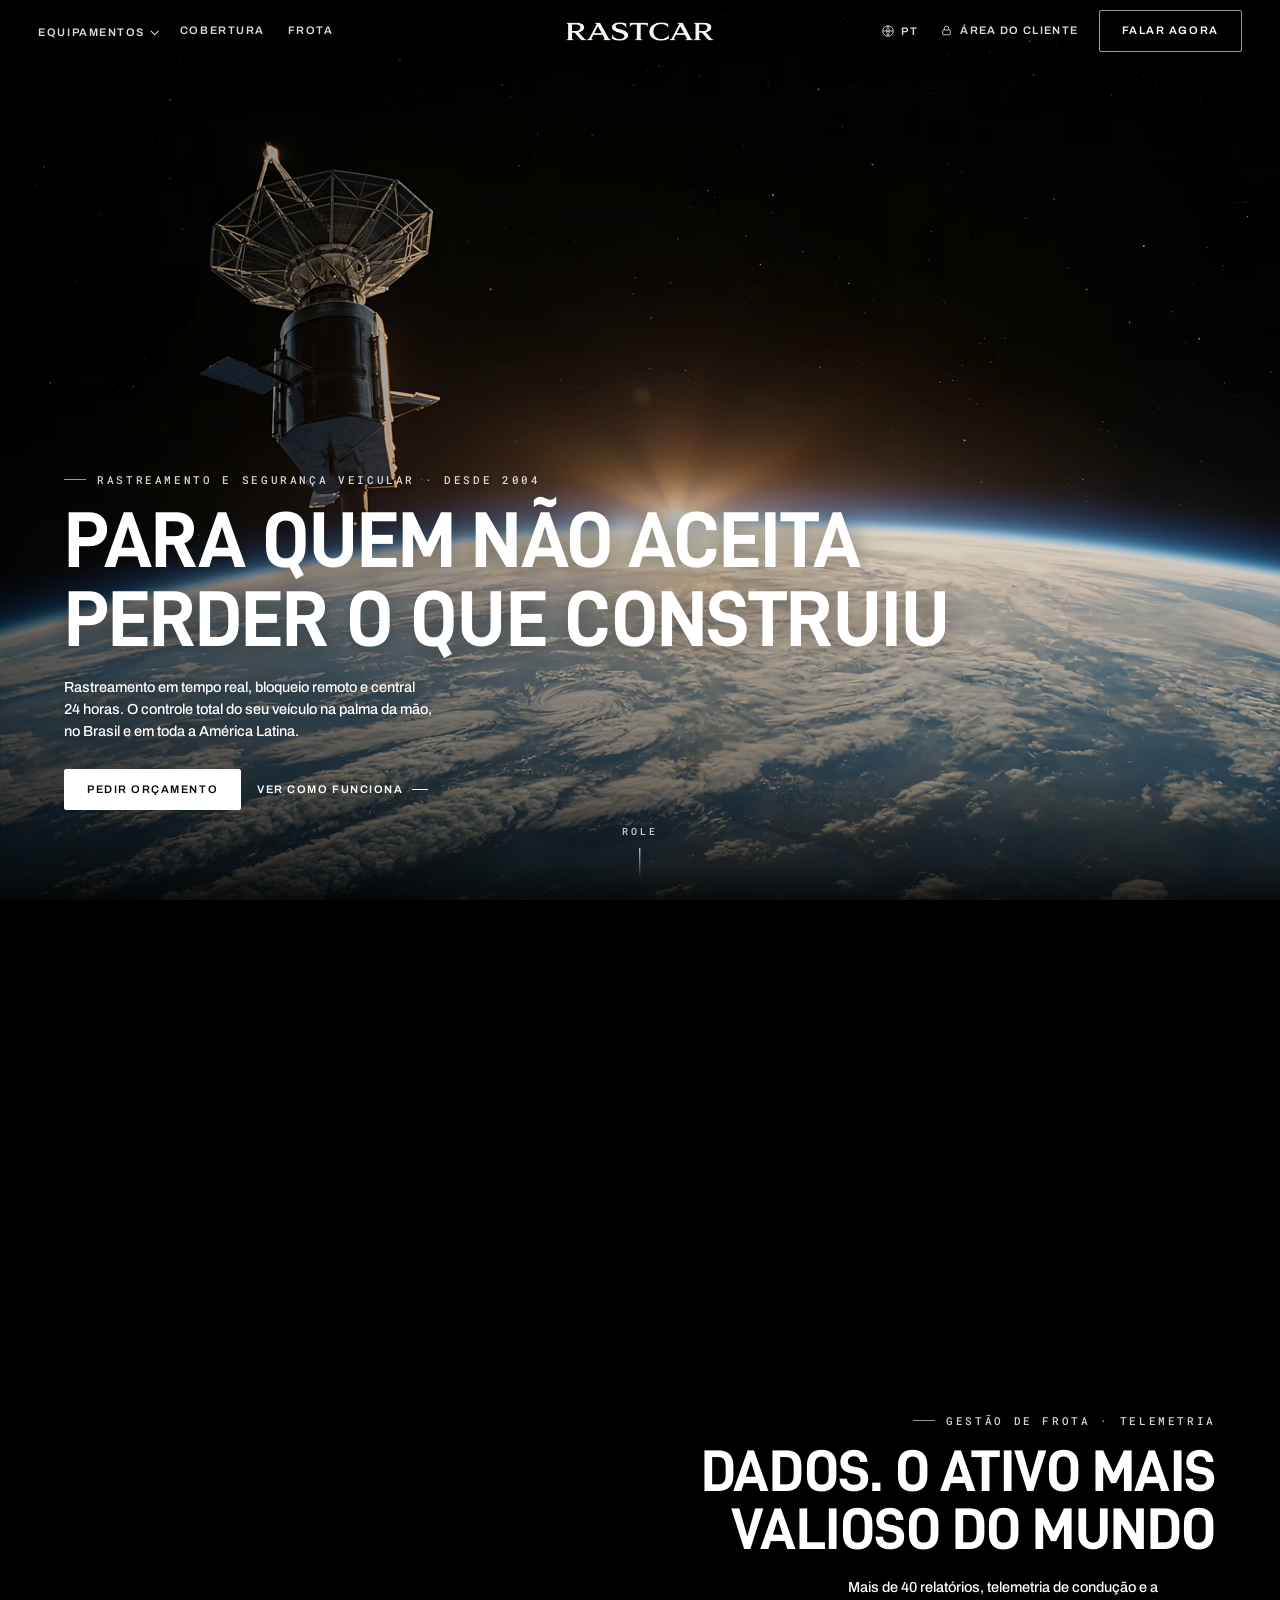
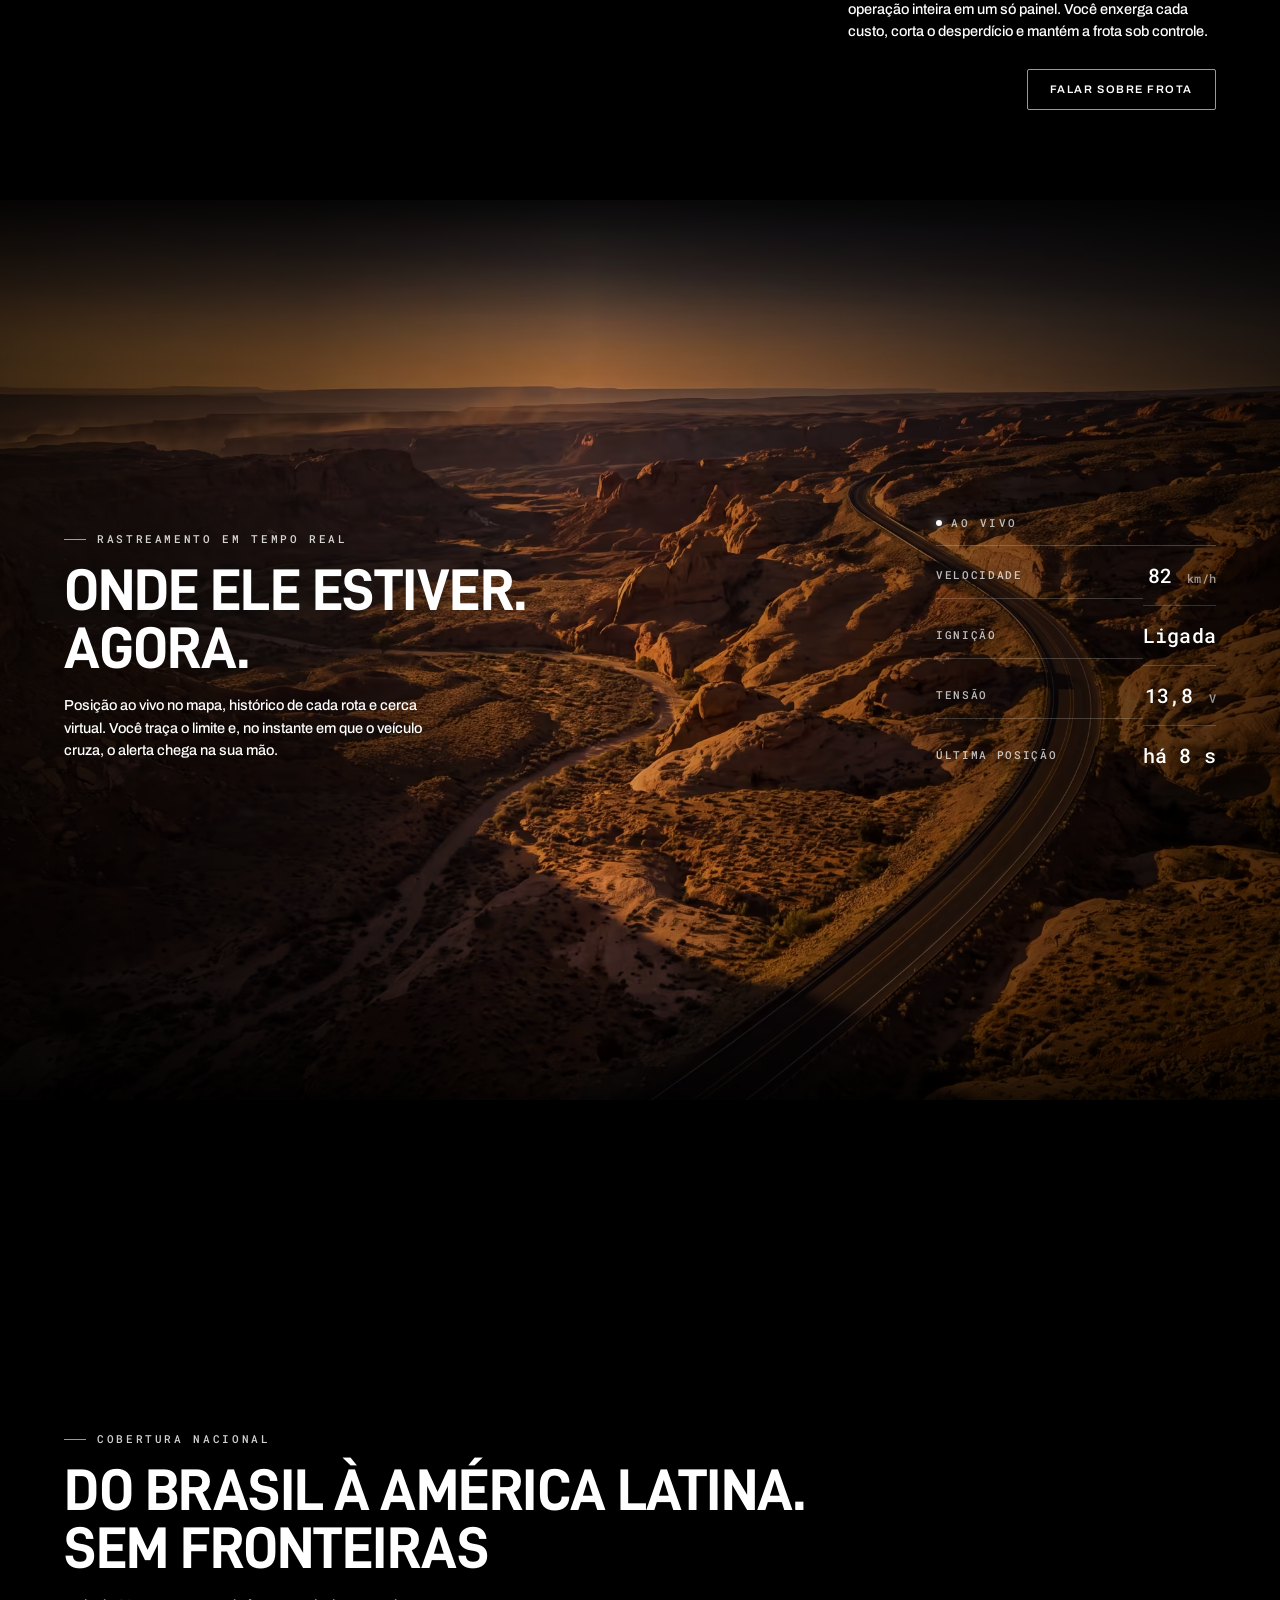
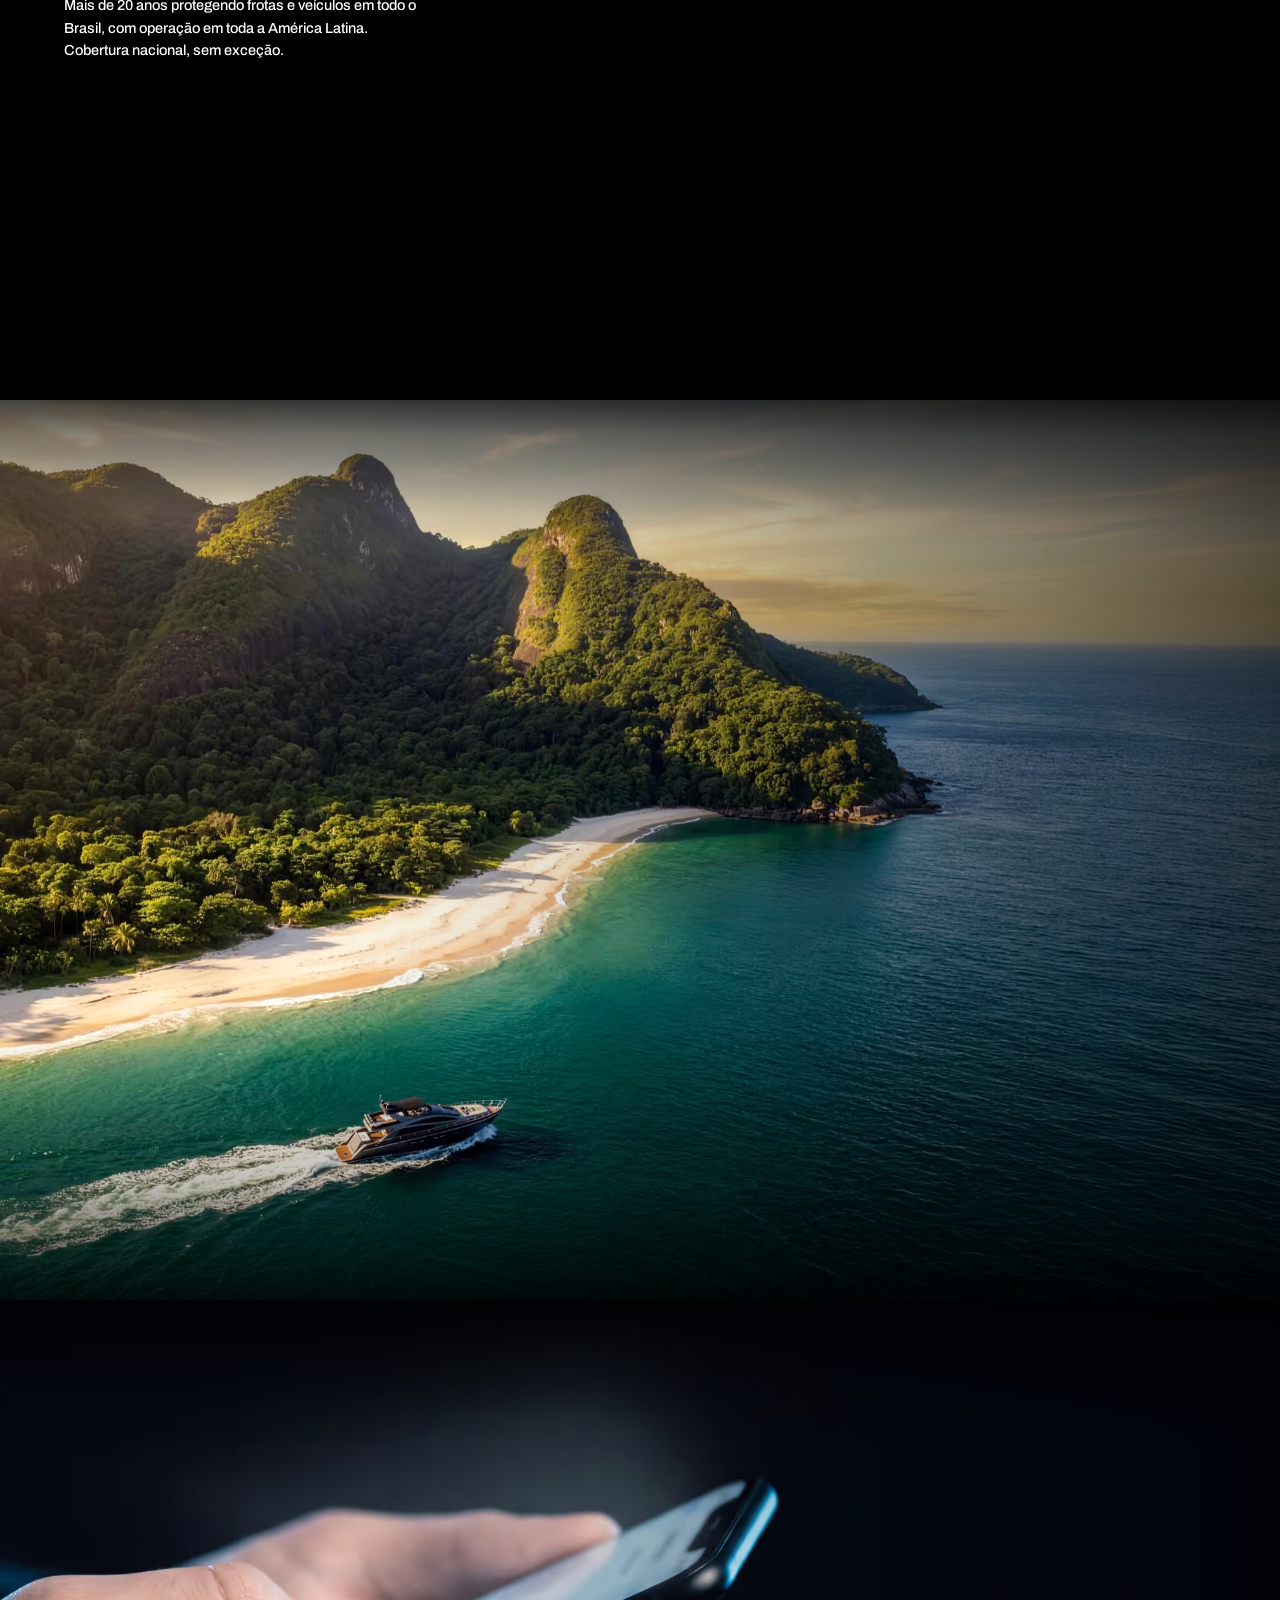
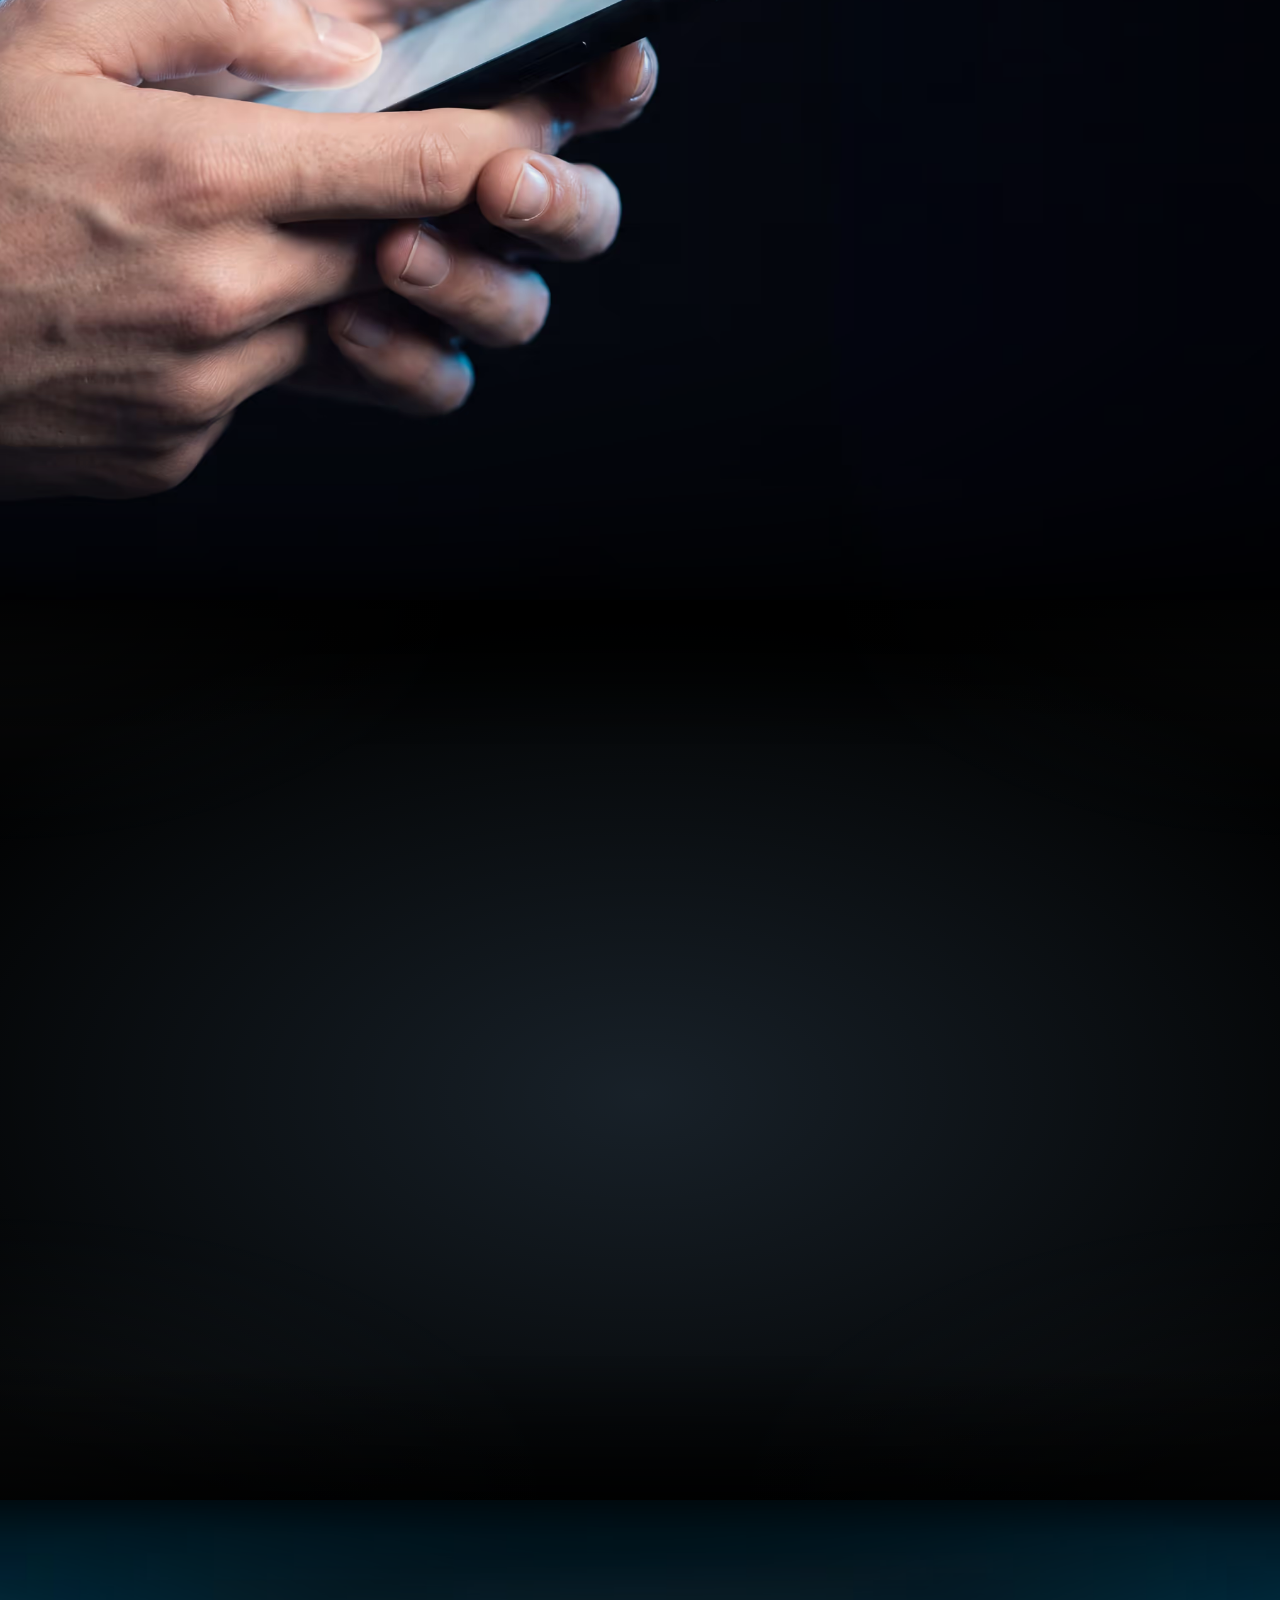
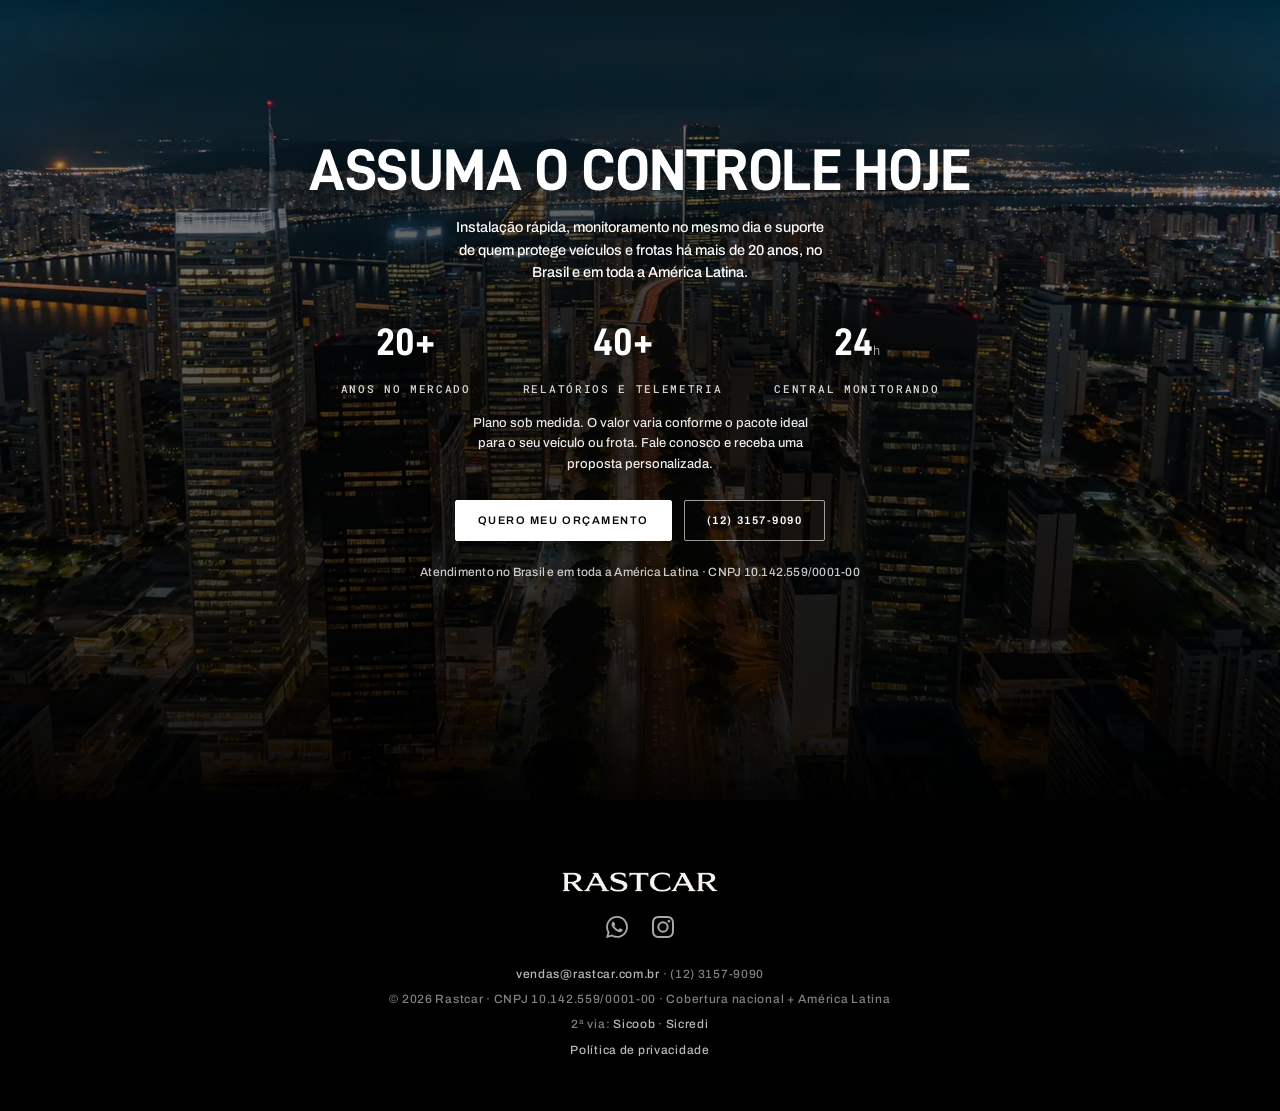
==== commit d1acacea: "Corrige link do Instagram para @rastcarbrasil" ====
--- a/index.html
+++ b/index.html
@@ -714,7 +714,7 @@
     <a class="brand" href="#top" aria-label="Rastcar" style="justify-self:center"><img class="wm" src="assets/wordmark-white.png" alt="RASTCAR" style="height:20px"></a>
     <div class="socials">
       <a href="https://wa.me/551231579090" target="_blank" rel="noopener" aria-label="WhatsApp"><svg viewBox="0 0 24 24"><path d="M17.472 14.382c-.297-.149-1.758-.867-2.03-.967-.273-.099-.471-.148-.67.15-.197.297-.767.966-.94 1.164-.173.199-.347.223-.644.075-.297-.15-1.255-.463-2.39-1.475-.883-.788-1.48-1.761-1.653-2.059-.173-.297-.018-.458.13-.606.134-.133.298-.347.446-.52.149-.174.198-.298.298-.497.099-.198.05-.371-.025-.52-.075-.149-.669-1.612-.916-2.207-.242-.579-.487-.5-.669-.51-.173-.008-.371-.01-.57-.01-.198 0-.52.074-.792.372-.272.297-1.04 1.016-1.04 2.479 0 1.462 1.065 2.875 1.213 3.074.149.198 2.096 3.2 5.077 4.487.709.306 1.262.489 1.694.625.712.227 1.36.195 1.871.118.571-.085 1.758-.719 2.006-1.413.248-.694.248-1.289.173-1.413-.074-.124-.272-.198-.57-.347m-5.421 7.403h-.004a9.87 9.87 0 01-5.031-1.378l-.361-.214-3.741.982.998-3.648-.235-.374a9.86 9.86 0 01-1.51-5.26c.001-5.45 4.436-9.884 9.888-9.884 2.64 0 5.122 1.03 6.988 2.898a9.825 9.825 0 012.893 6.994c-.003 5.45-4.437 9.884-9.885 9.884m8.413-18.297A11.815 11.815 0 0012.05 0C5.495 0 .16 5.335.157 11.892c0 2.096.547 4.142 1.588 5.945L.057 24l6.305-1.654a11.882 11.882 0 005.683 1.448h.005c6.554 0 11.89-5.335 11.893-11.893A11.821 11.821 0 0020.485 3.488"/></svg></a>
-      <a href="https://www.instagram.com/rastcar" target="_blank" rel="noopener" aria-label="Instagram"><svg viewBox="0 0 24 24"><path d="M12 2.163c3.204 0 3.584.012 4.85.07 3.252.148 4.771 1.691 4.919 4.919.058 1.265.069 1.645.069 4.849 0 3.205-.012 3.584-.069 4.849-.149 3.225-1.664 4.771-4.919 4.919-1.266.058-1.644.07-4.85.07-3.204 0-3.584-.012-4.849-.07-3.26-.149-4.771-1.699-4.919-4.92-.058-1.265-.07-1.644-.07-4.849 0-3.204.013-3.583.07-4.849.149-3.227 1.664-4.771 4.919-4.919 1.266-.057 1.645-.069 4.849-.069zM12 0C8.741 0 8.333.014 7.053.072 2.695.272.273 2.69.073 7.052.014 8.333 0 8.741 0 12c0 3.259.014 3.668.072 4.948.2 4.358 2.618 6.78 6.98 6.98C8.333 23.986 8.741 24 12 24c3.259 0 3.668-.014 4.948-.072 4.354-.2 6.782-2.618 6.979-6.98.059-1.28.073-1.689.073-4.948 0-3.259-.014-3.667-.072-4.947-.196-4.354-2.617-6.78-6.979-6.98C15.668.014 15.259 0 12 0zm0 5.838a6.162 6.162 0 100 12.324 6.162 6.162 0 000-12.324zM12 16a4 4 0 110-8 4 4 0 010 8zm6.406-11.845a1.44 1.44 0 100 2.881 1.44 1.44 0 000-2.881z"/></svg></a>
+      <a href="https://www.instagram.com/rastcarbrasil/" target="_blank" rel="noopener" aria-label="Instagram"><svg viewBox="0 0 24 24"><path d="M12 2.163c3.204 0 3.584.012 4.85.07 3.252.148 4.771 1.691 4.919 4.919.058 1.265.069 1.645.069 4.849 0 3.205-.012 3.584-.069 4.849-.149 3.225-1.664 4.771-4.919 4.919-1.266.058-1.644.07-4.85.07-3.204 0-3.584-.012-4.849-.07-3.26-.149-4.771-1.699-4.919-4.92-.058-1.265-.07-1.644-.07-4.849 0-3.204.013-3.583.07-4.849.149-3.227 1.664-4.771 4.919-4.919 1.266-.057 1.645-.069 4.849-.069zM12 0C8.741 0 8.333.014 7.053.072 2.695.272.273 2.69.073 7.052.014 8.333 0 8.741 0 12c0 3.259.014 3.668.072 4.948.2 4.358 2.618 6.78 6.98 6.98C8.333 23.986 8.741 24 12 24c3.259 0 3.668-.014 4.948-.072 4.354-.2 6.782-2.618 6.979-6.98.059-1.28.073-1.689.073-4.948 0-3.259-.014-3.667-.072-4.947-.196-4.354-2.617-6.78-6.979-6.98C15.668.014 15.259 0 12 0zm0 5.838a6.162 6.162 0 100 12.324 6.162 6.162 0 000-12.324zM12 16a4 4 0 110-8 4 4 0 010 8zm6.406-11.845a1.44 1.44 0 100 2.881 1.44 1.44 0 000-2.881z"/></svg></a>
     </div>
     <div class="foot-meta">
       <a href="mailto:vendas@rastcar.com.br">vendas@rastcar.com.br</a> · (12) 3157-9090<br>
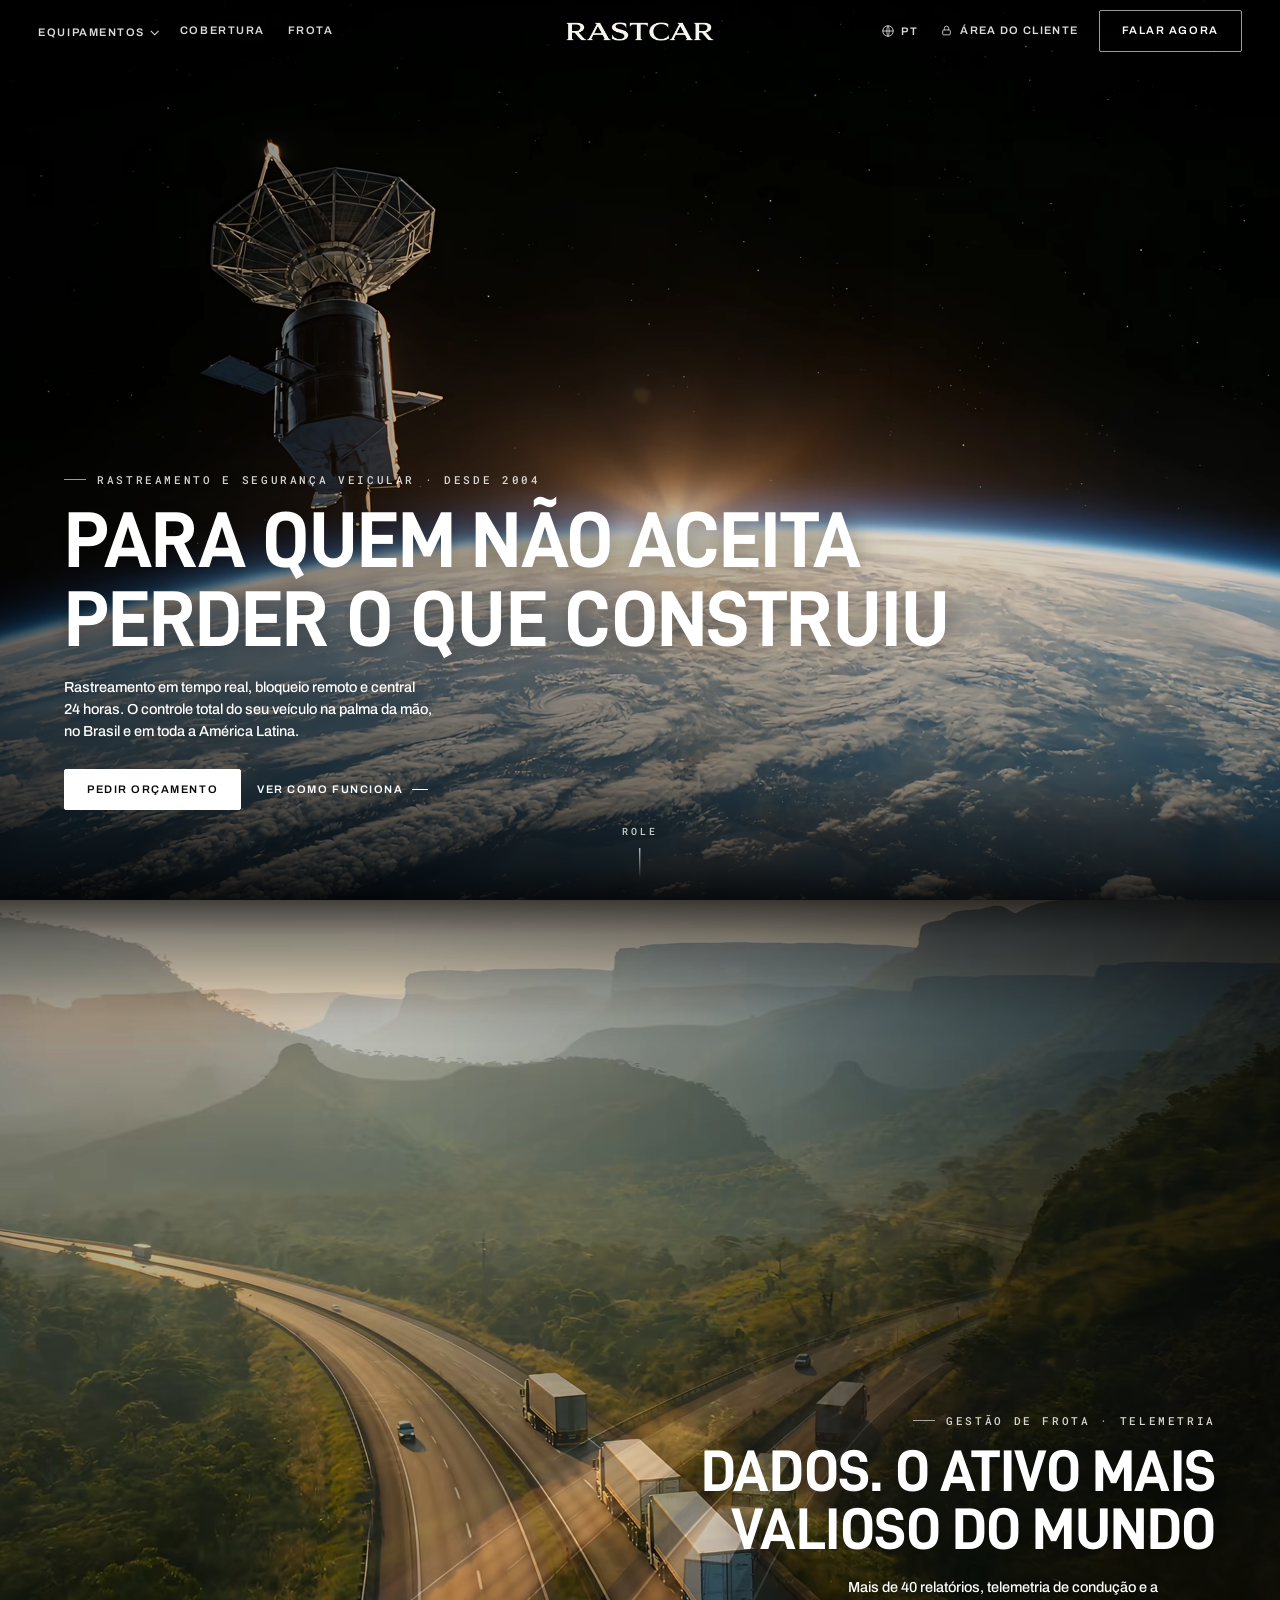
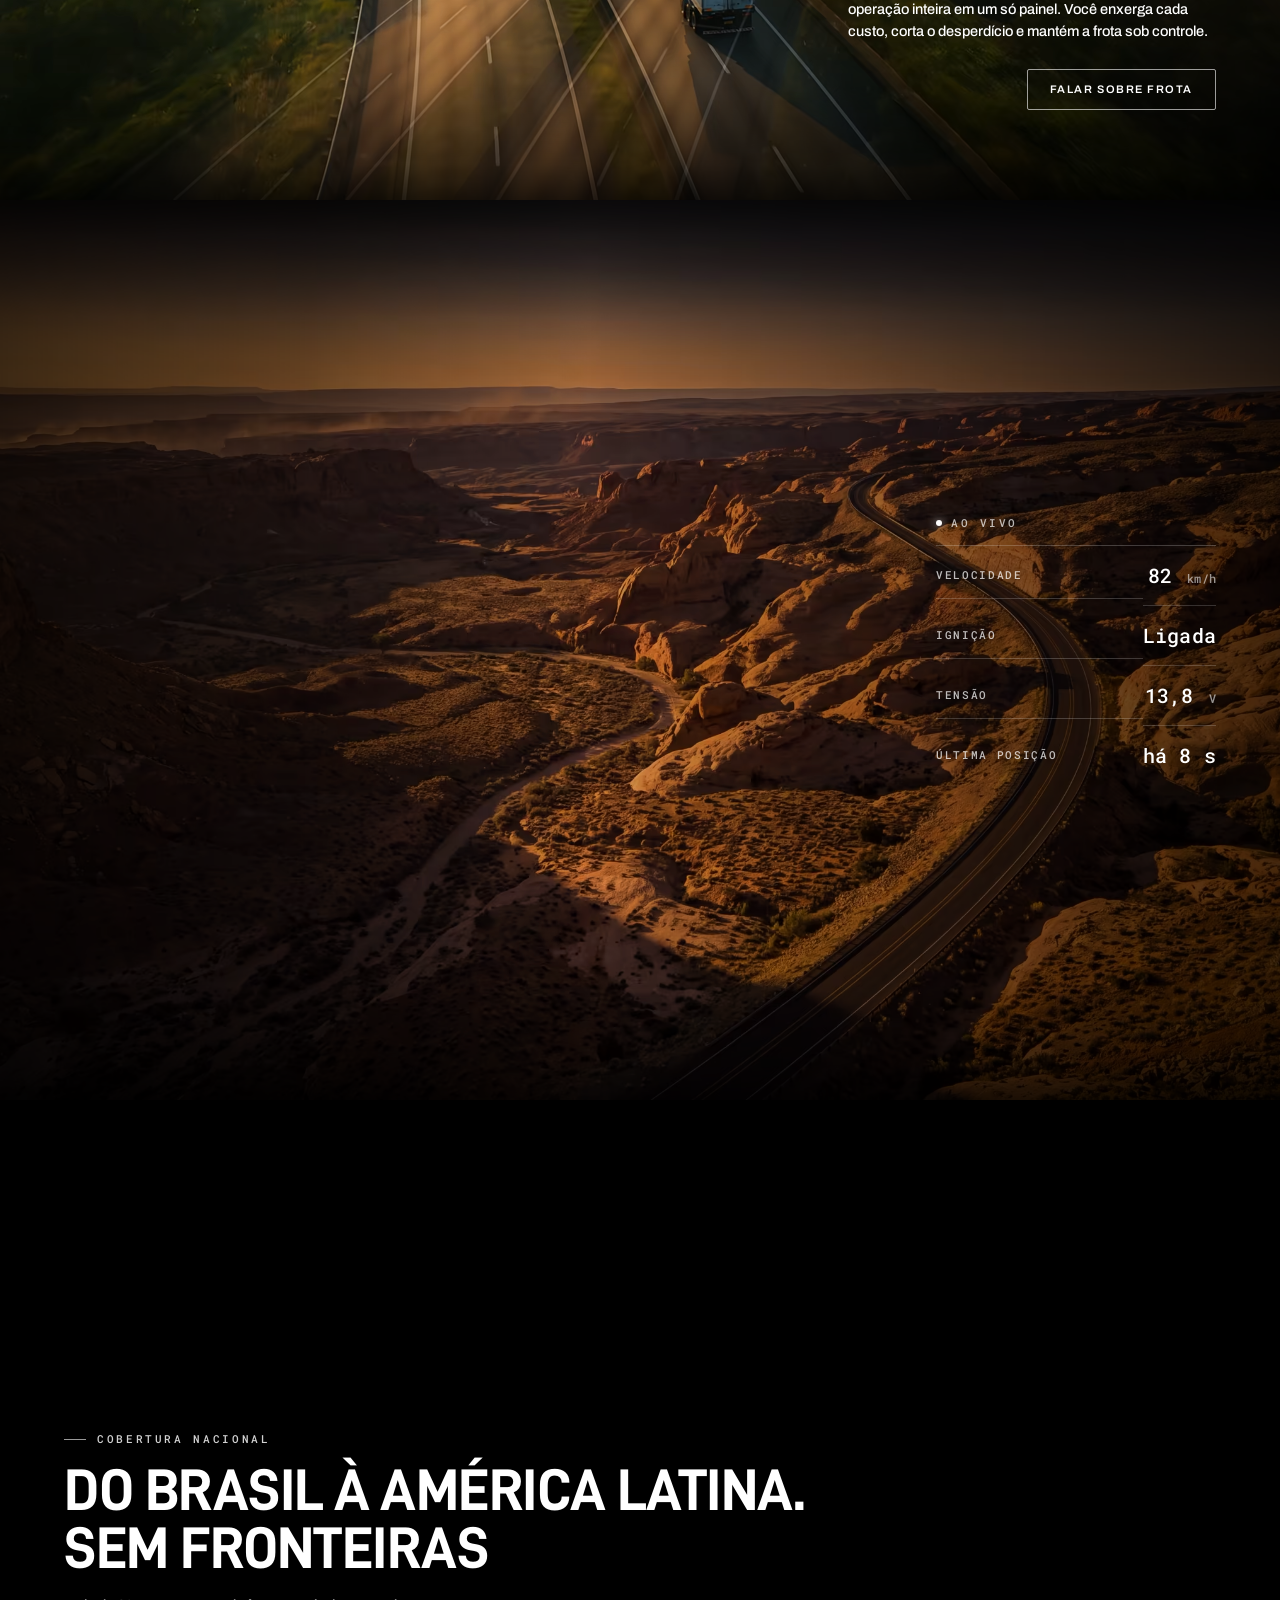
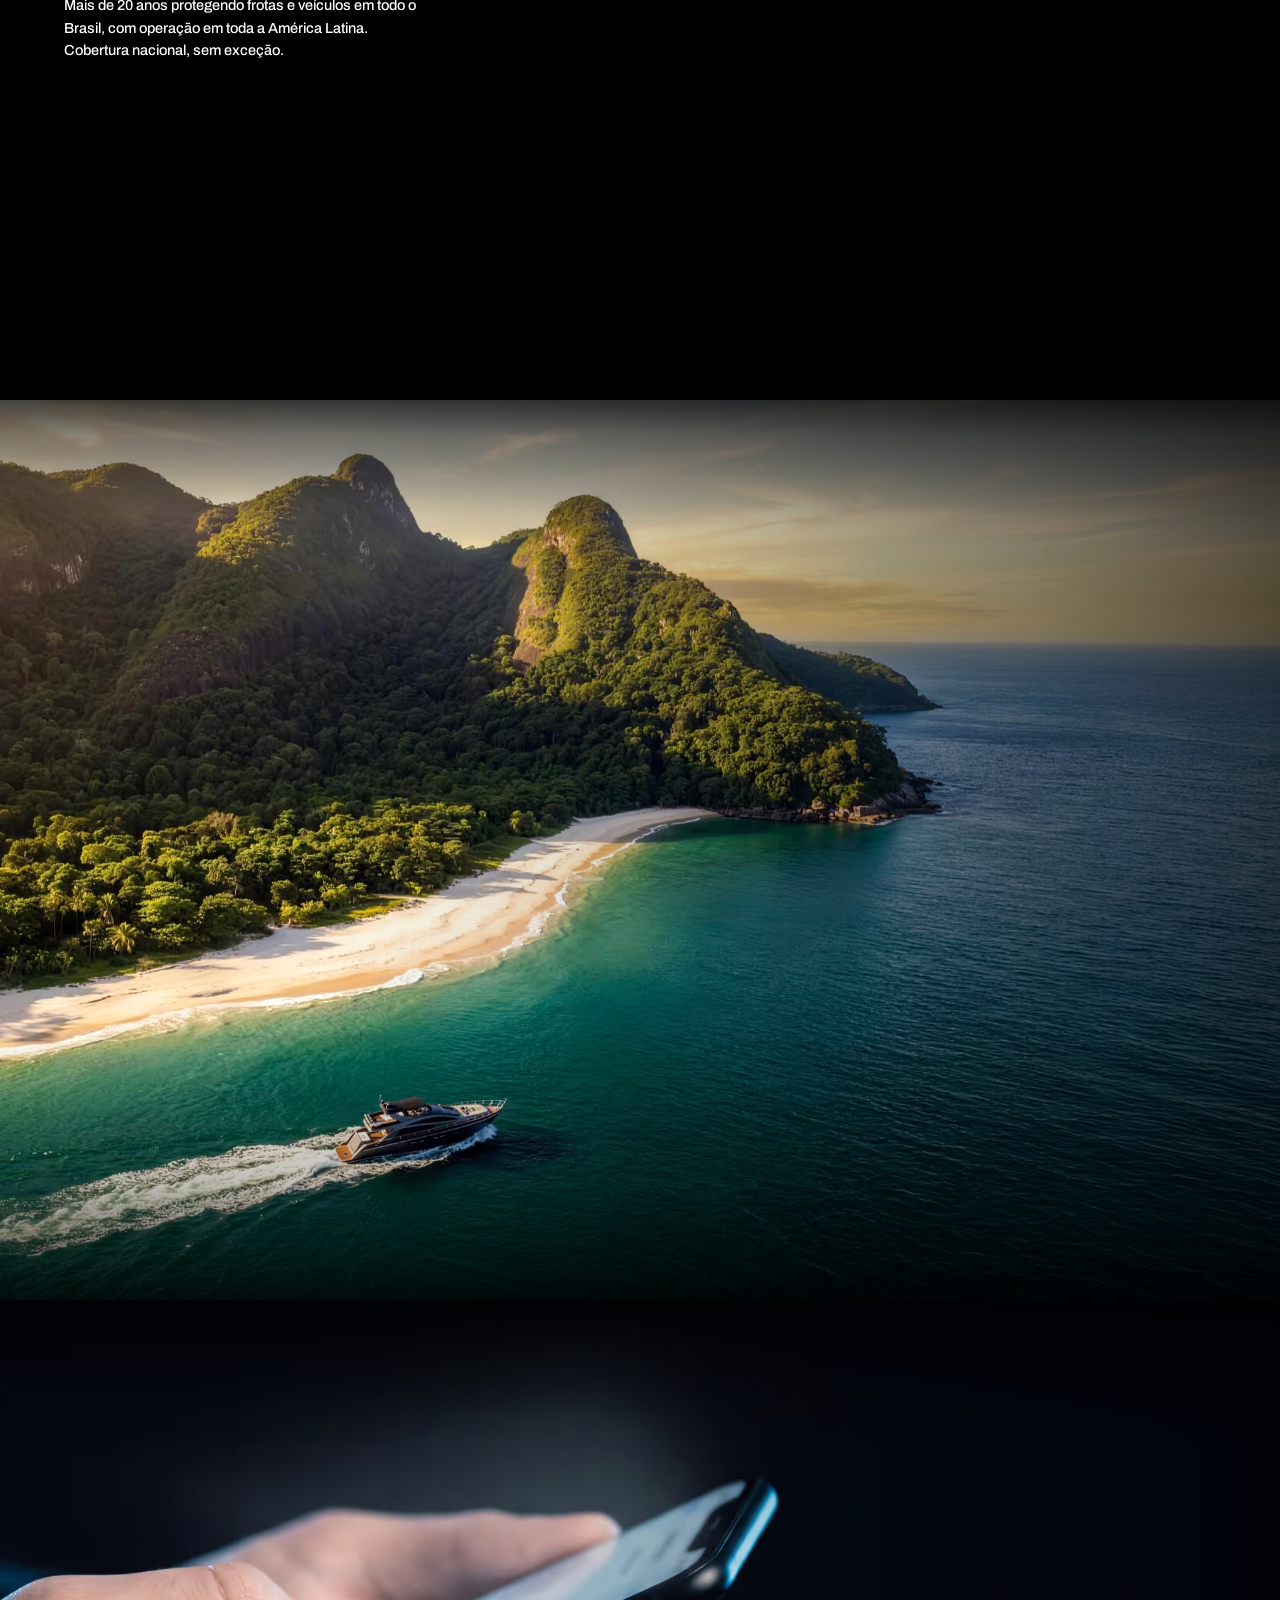
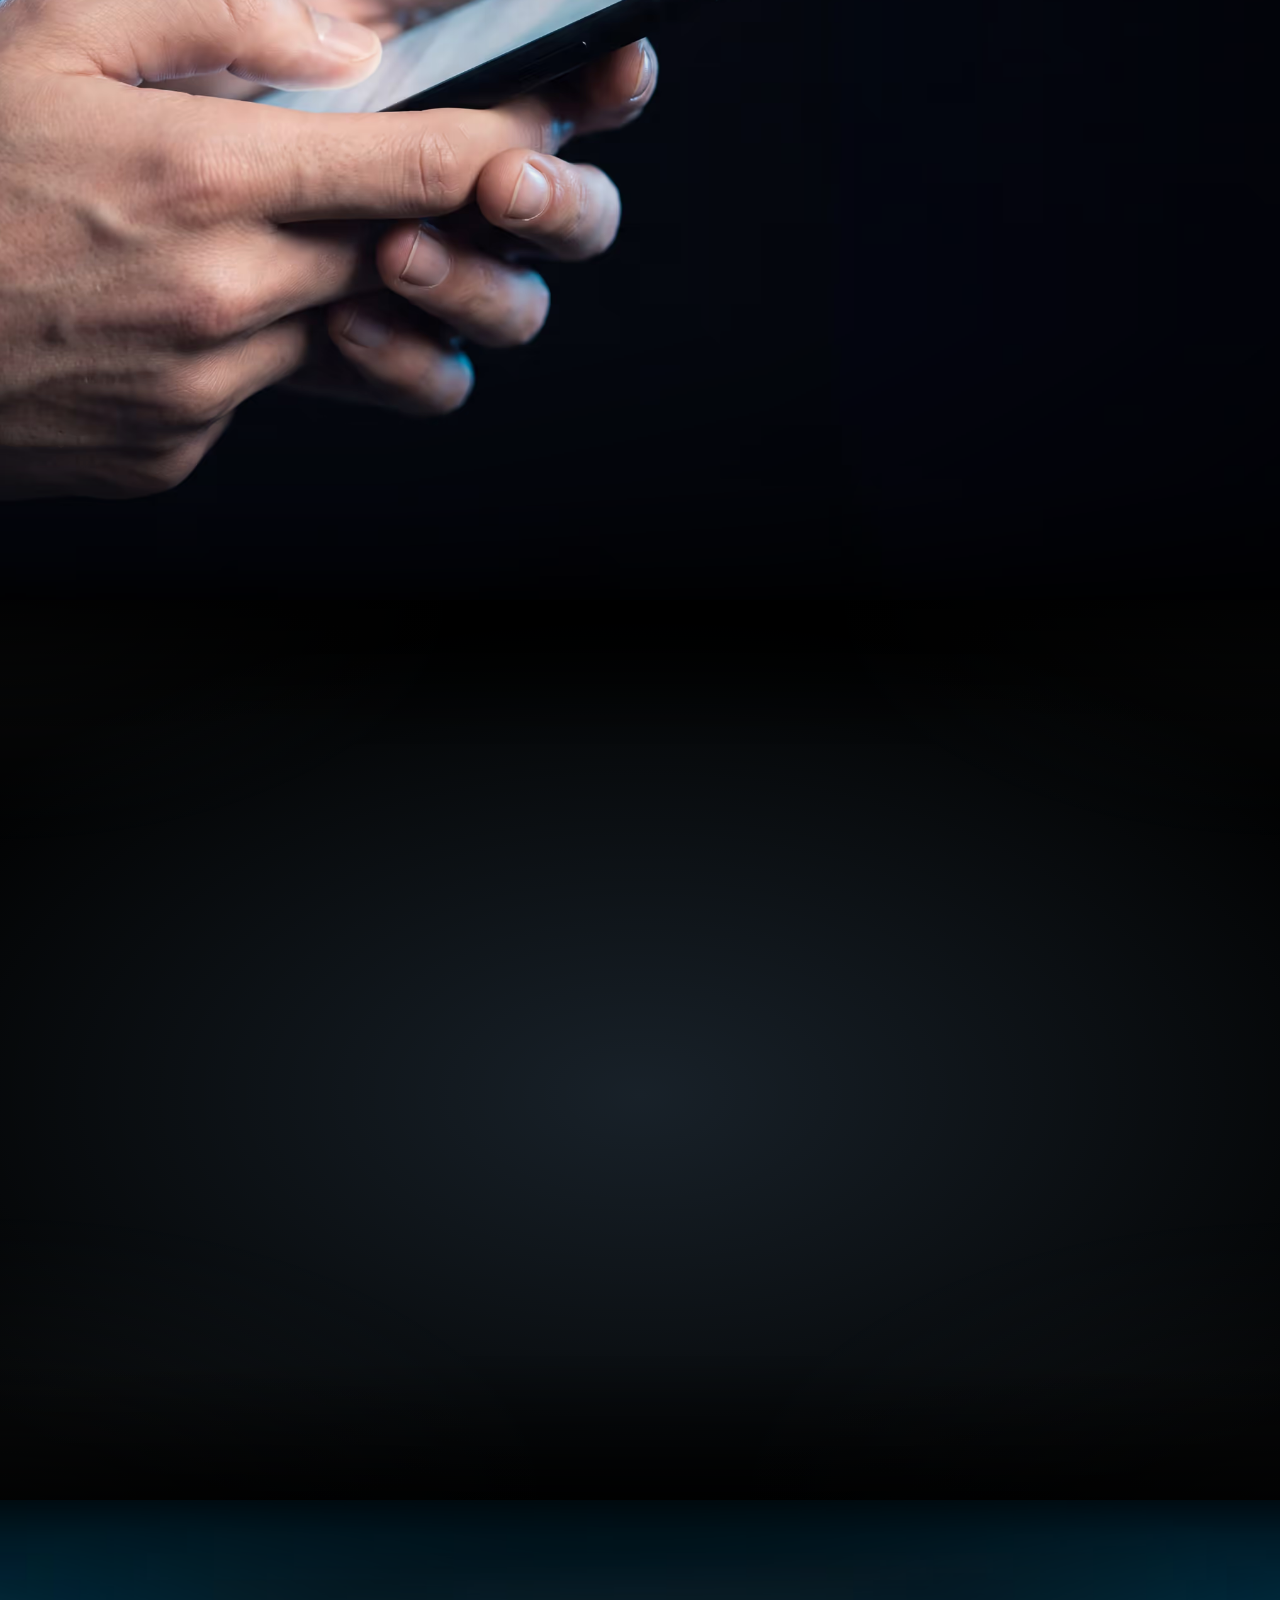
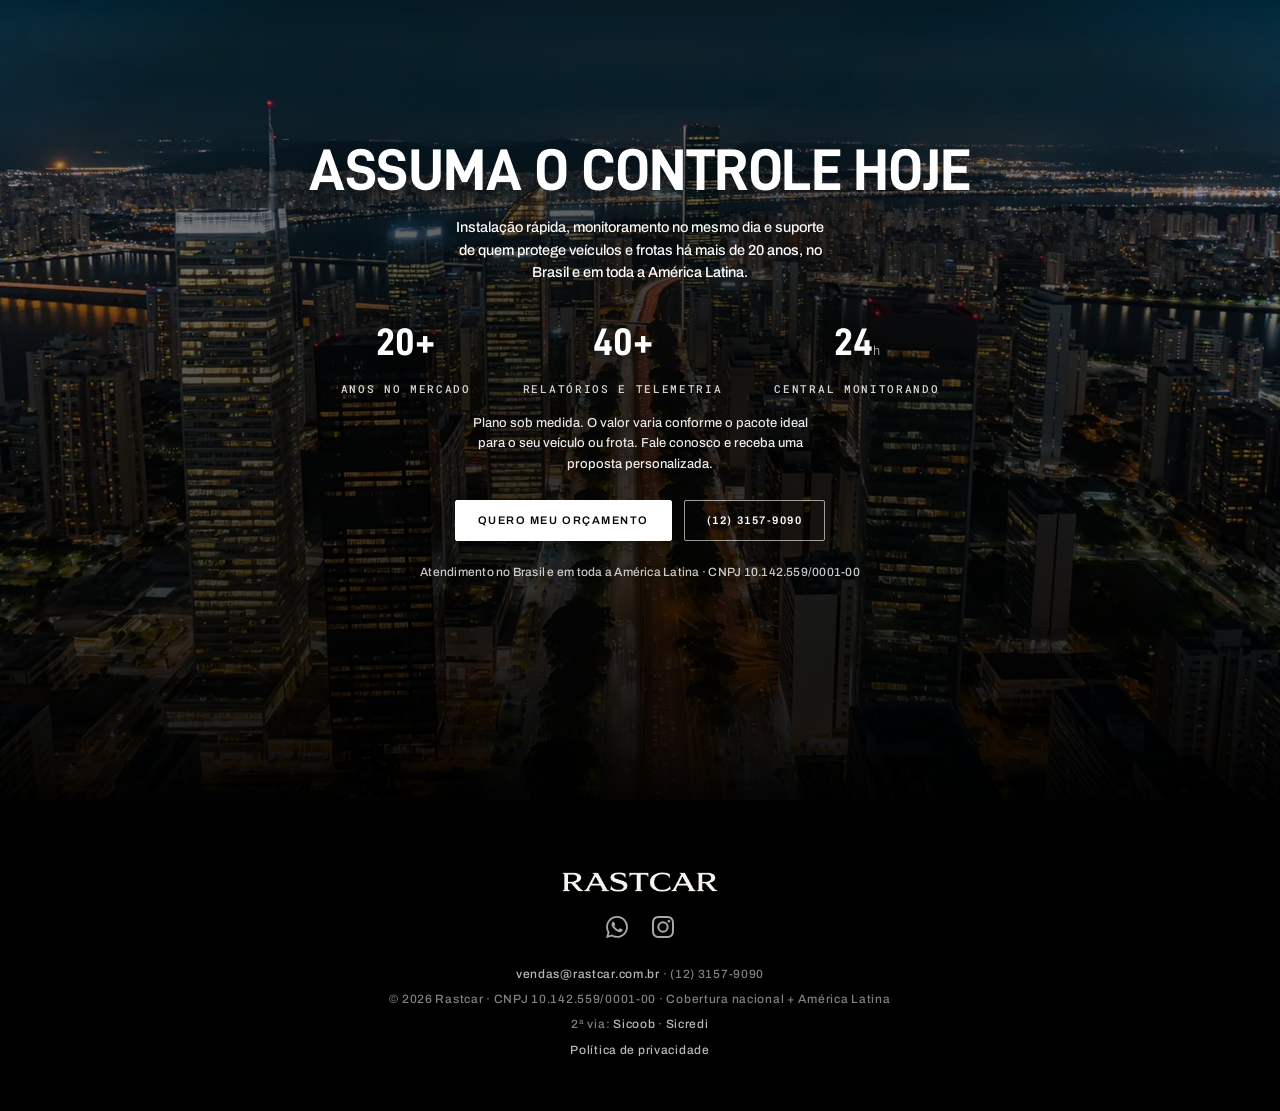
==== commit 22776e00: "Preview: pacote validado de 28/07 (instagram @rastcarbrasil, og:image no frio e privacidade, area do" ====
--- a/index.html
+++ b/index.html
@@ -502,7 +502,7 @@
         <span data-i18n="nav.client">Área do cliente</span>
       </button>
       <div class="menu-pop client-menu">
-        <a class="cm-main" href="http://gps7.com.br/gps7/index.php?c=90" target="_blank" rel="noopener">
+        <a class="cm-main" href="https://gps7.com.br/gps7/index.php?c=90" target="_blank" rel="noopener">
           <b data-i18n="cm.platform">Plataforma de rastreamento</b>
           <small data-i18n="cm.platformS">Acompanhe seu veículo ao vivo</small>
         </a>
@@ -533,7 +533,7 @@
   </div>
   <a href="#cobertura" data-i18n="nav.coverage">Cobertura</a>
   <a href="#frota" data-i18n="nav.fleet">Frota</a>
-  <a href="http://gps7.com.br/gps7/index.php?c=90" target="_blank" rel="noopener" data-i18n="nav.client">Área do cliente</a>
+  <a href="https://gps7.com.br/gps7/index.php?c=90" target="_blank" rel="noopener" data-i18n="nav.client">Área do cliente</a>
   <div class="mob-lang">
     <button type="button" data-lang="pt">PT</button>
     <button type="button" data-lang="es">ES</button>
